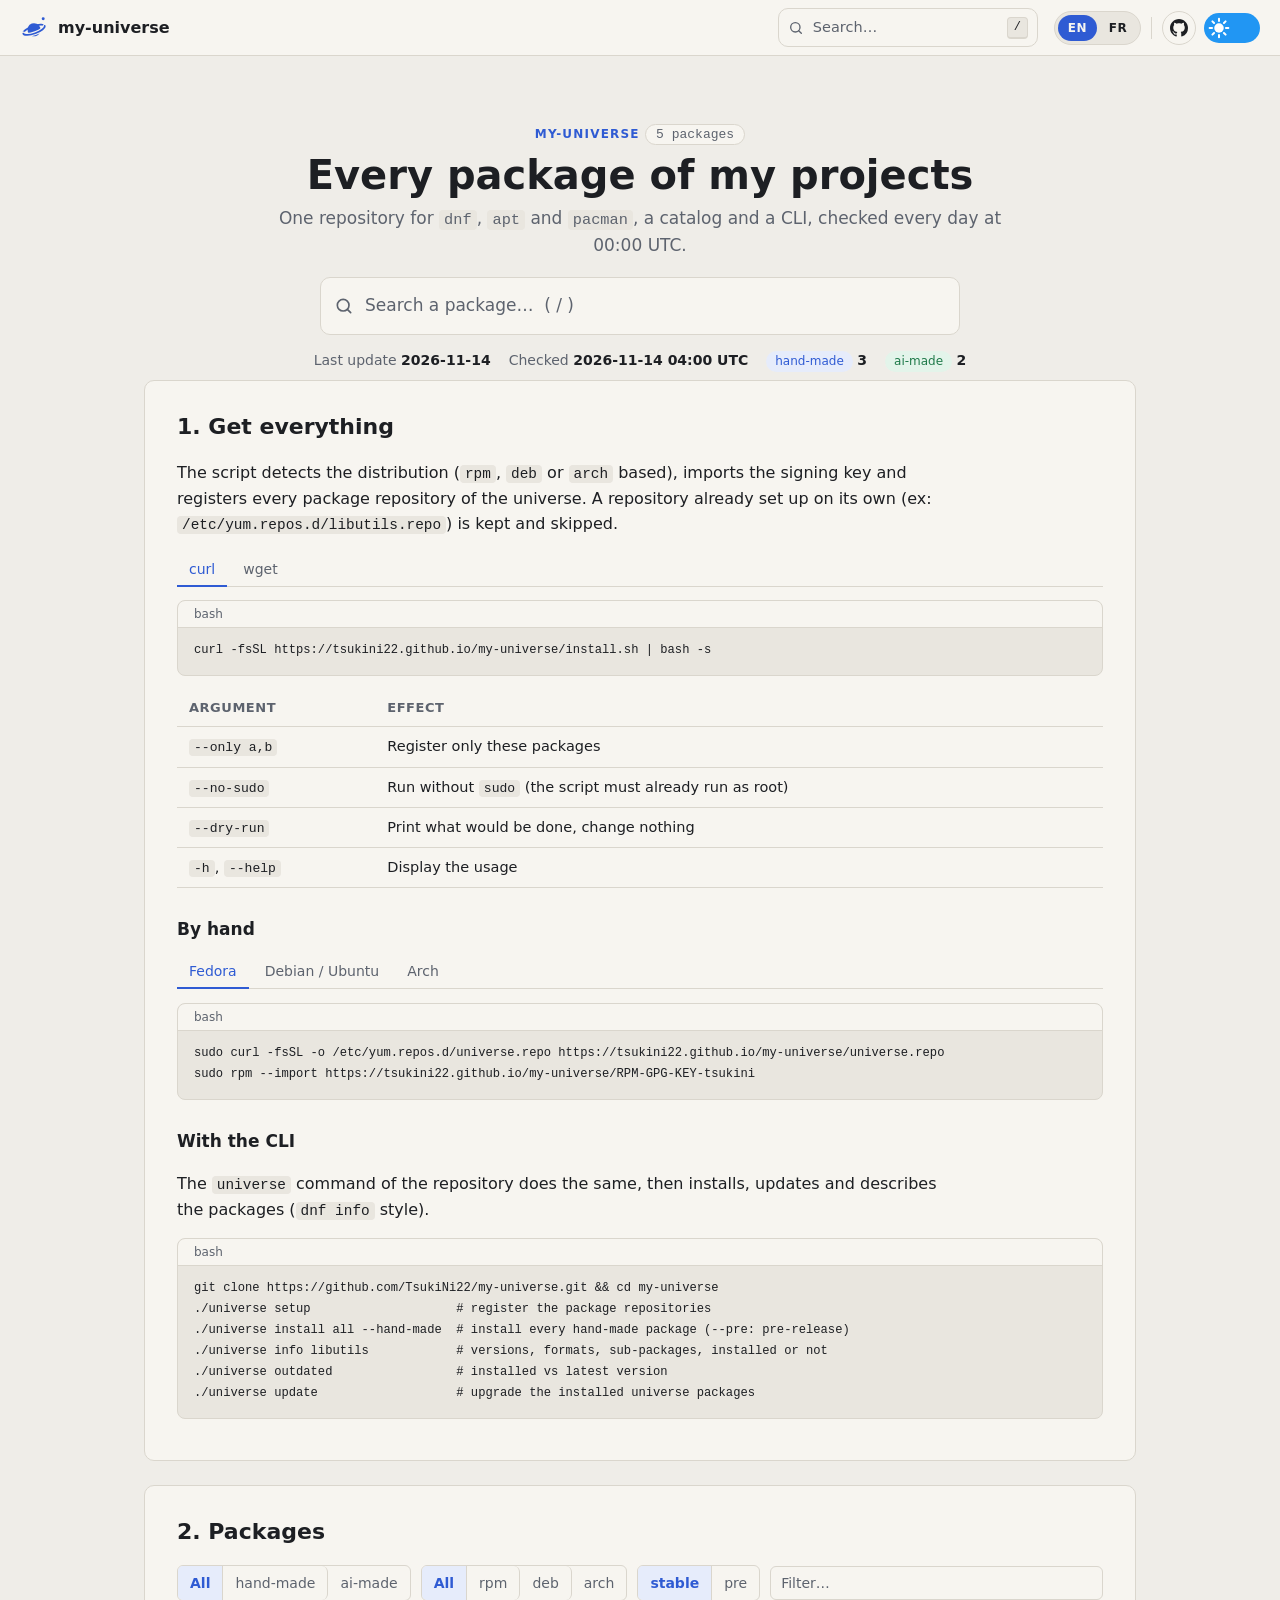
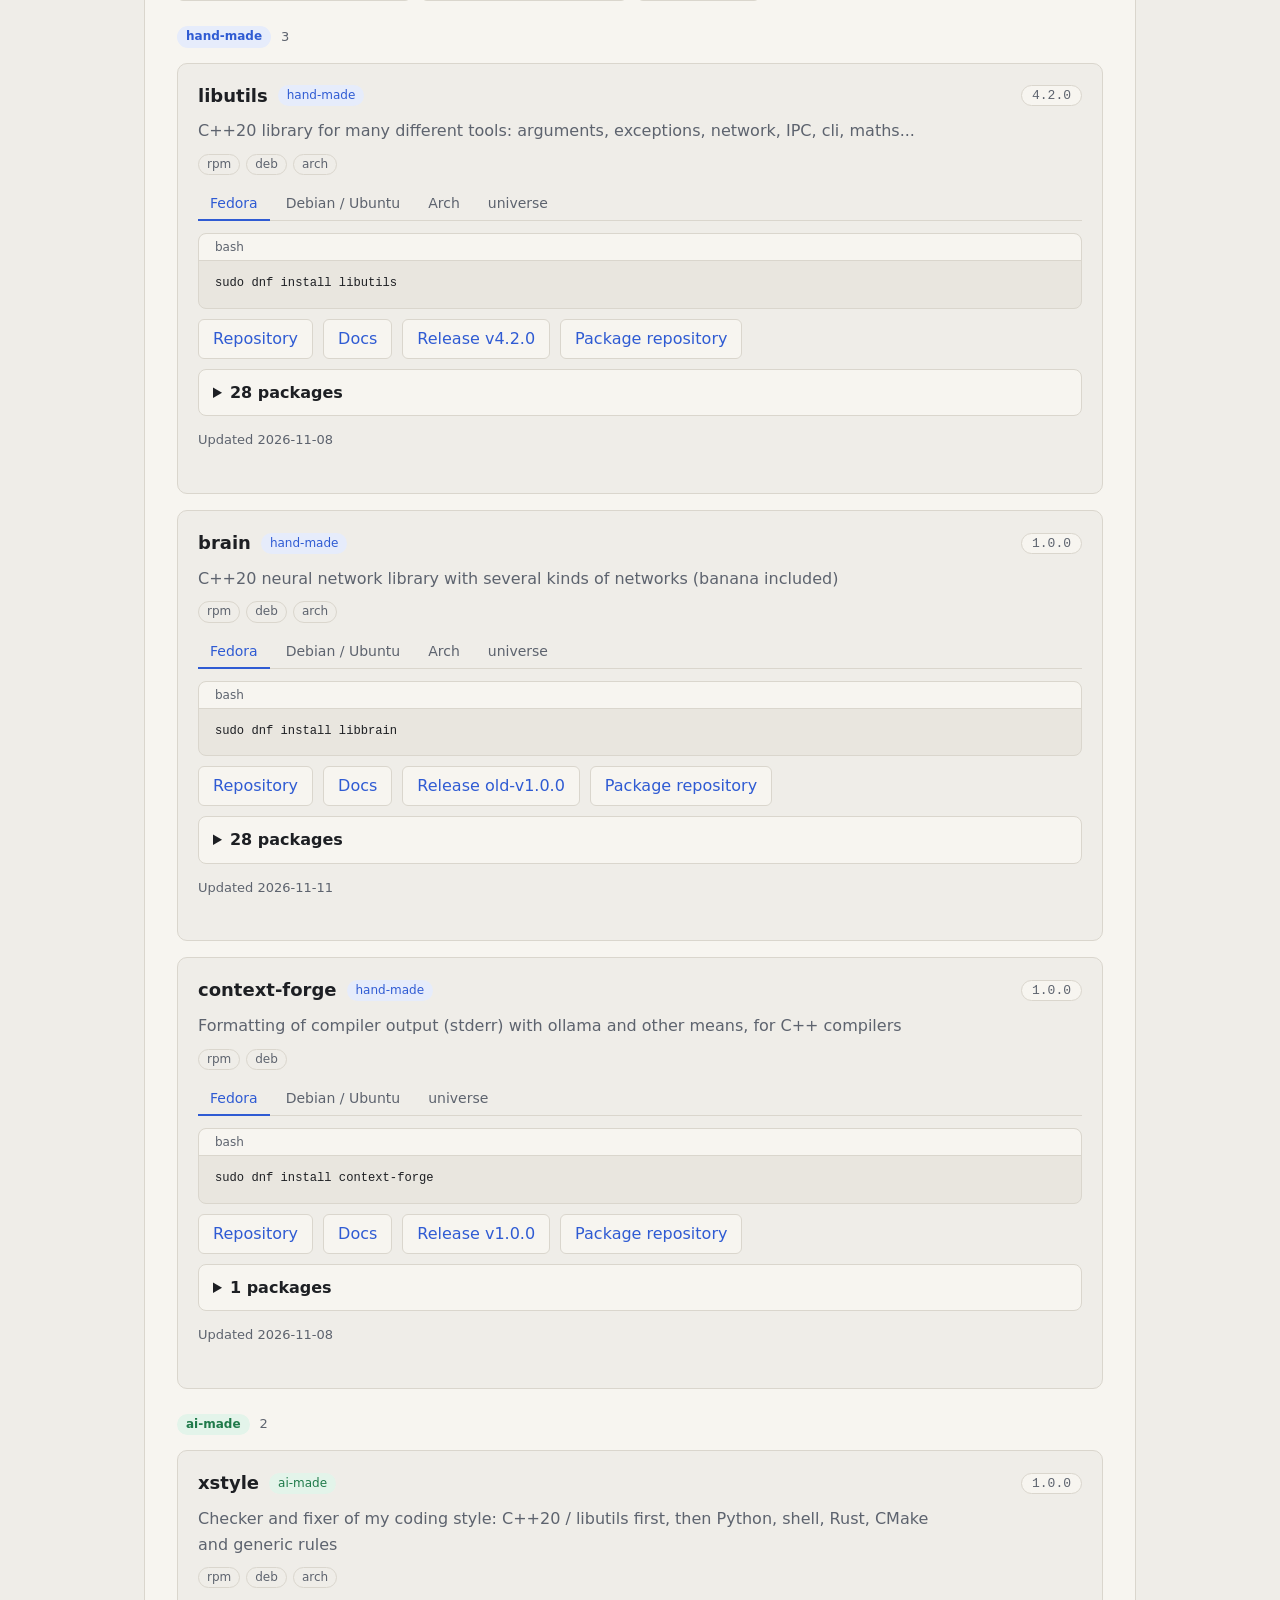
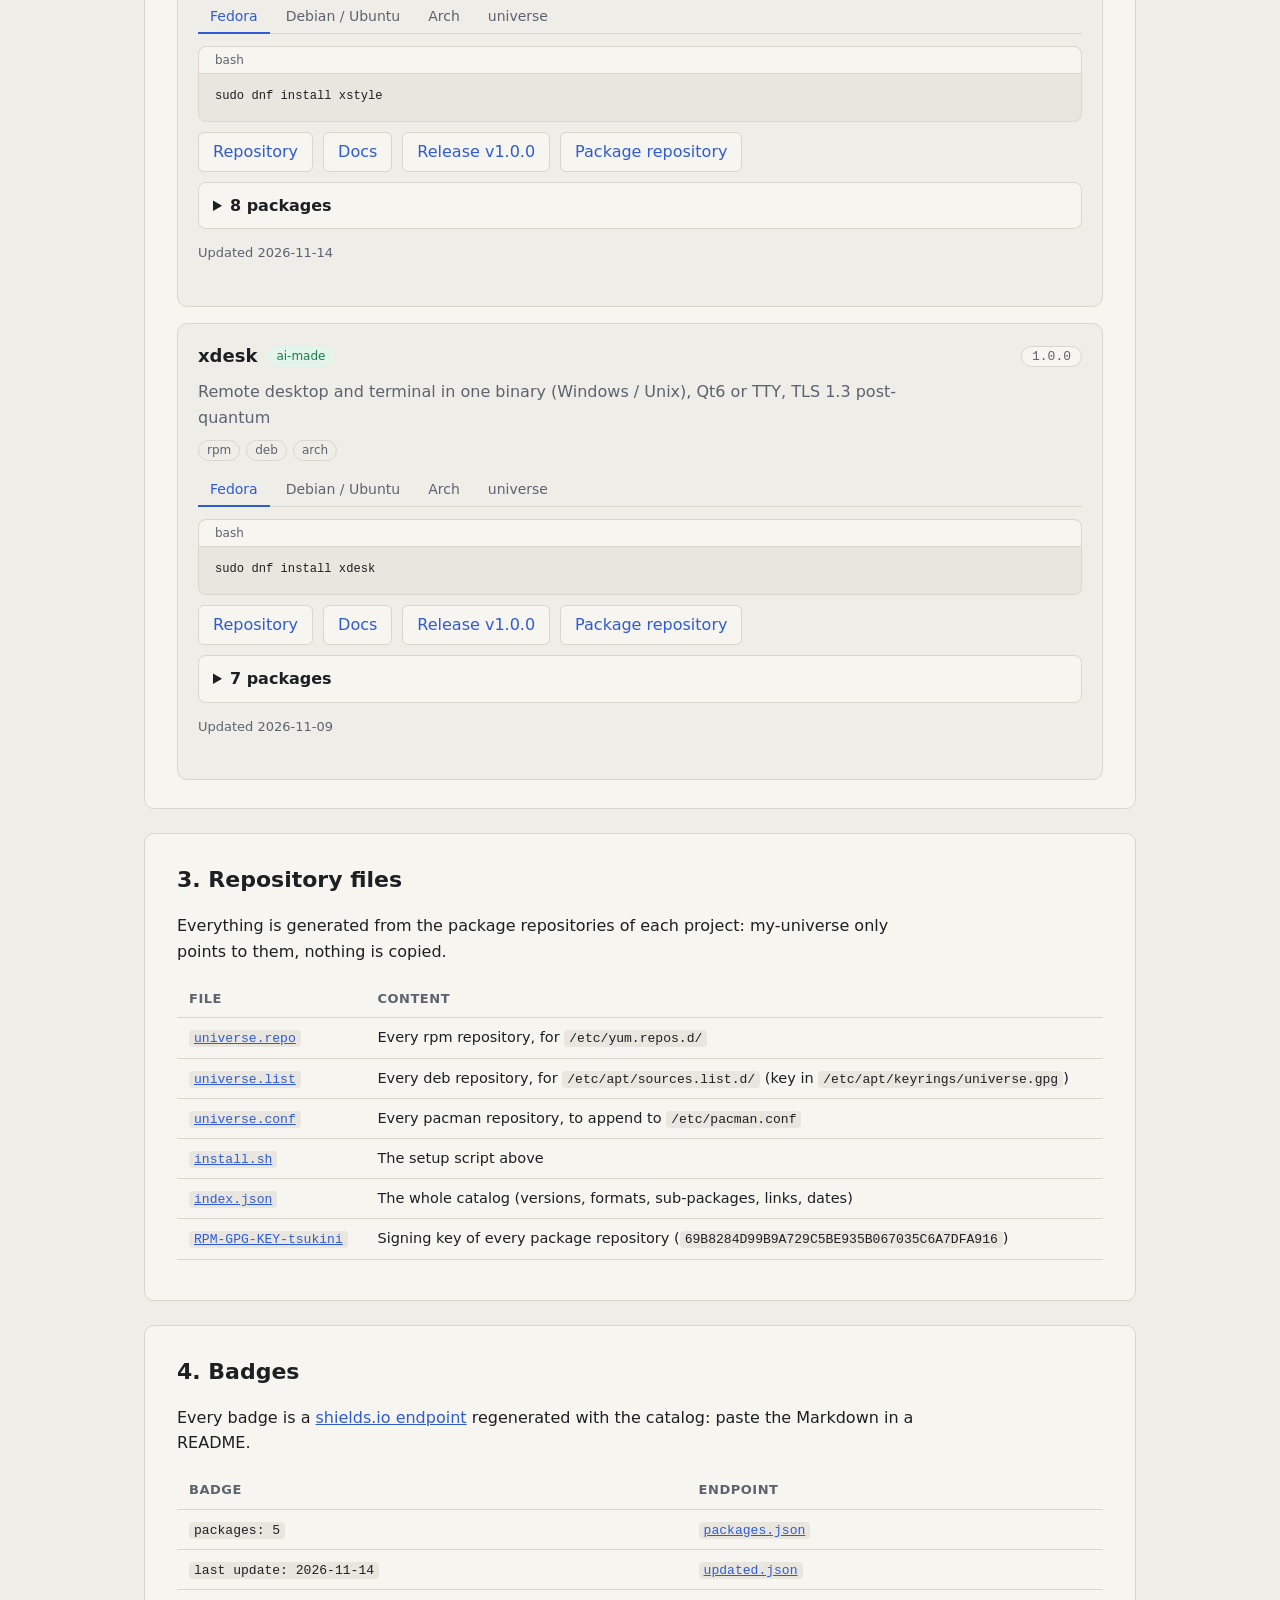
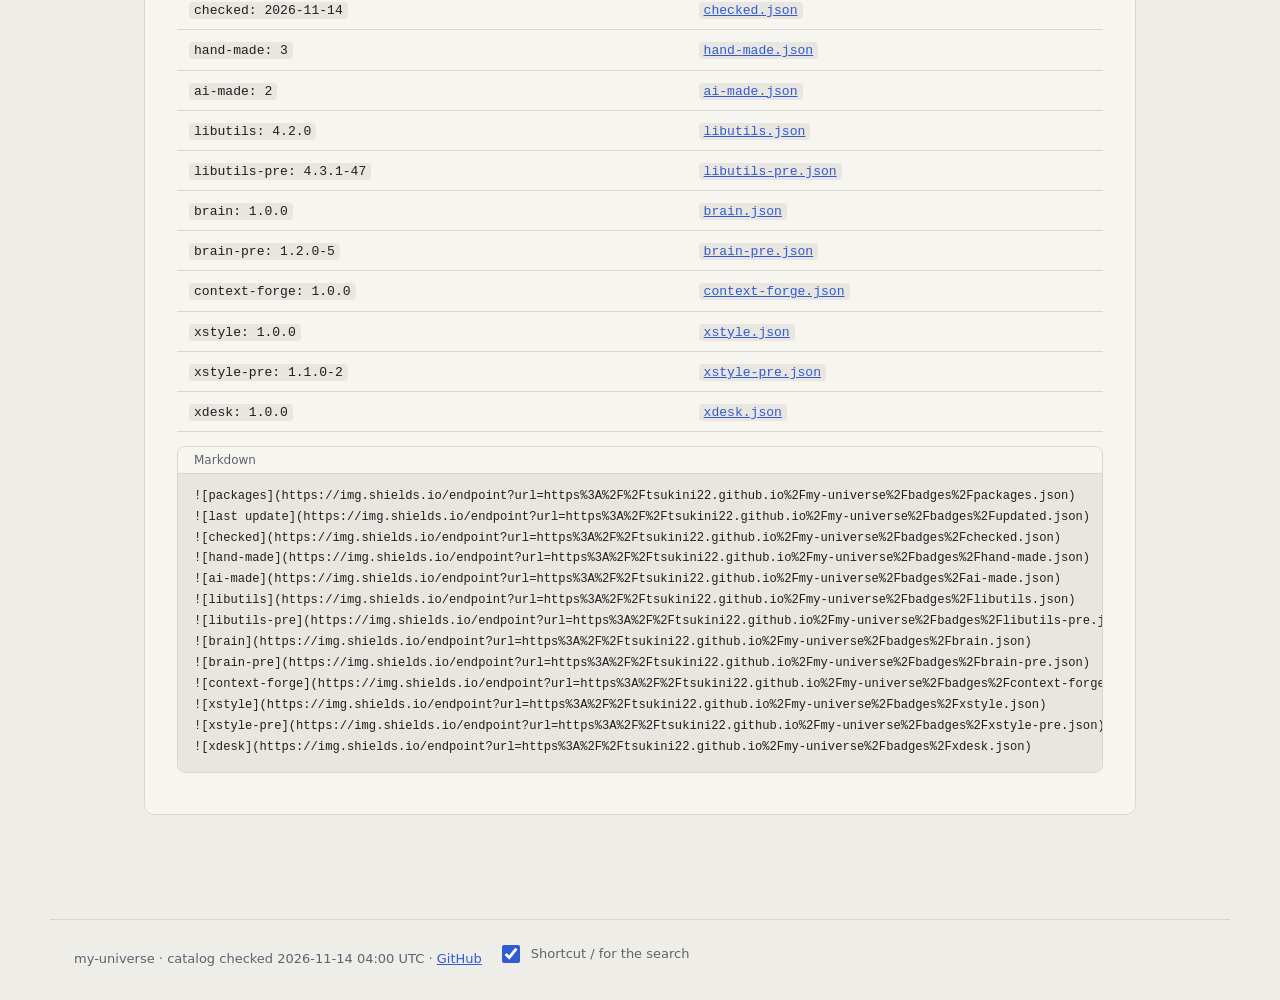
==== index.html @ 7af40ac5 "docs(site): deploy 73970a8" ====
<!doctype html>
<html data-channel-view="stable" lang="en" data-storage-key="my-universe">
<head>
<meta charset="utf-8">
<meta name="viewport" content="width=device-width, initial-scale=1, viewport-fit=cover">
<title>my-universe</title>
<style>
/* Visual system of the user's HTML pages (source: html-doc/templates/technical.html, R-Type doc colors +
   context-forge layout). Inlined in each page by scripts/new_page.py: pages stay self-contained. */
:root {
  color-scheme: light; /* the fields, the scrollbars and the rest drawn by the browser follow the theme */
  accent-color: var(--accent);
  --bg: #efede8;
  --surface: #f7f5f0;
  --text: #1d1f23;
  --muted: #5d636e;
  --border: #dad6cd;
  --accent: #2f5bd3;
  --accent-soft: #e6ecfb;
  --warn: #a8540a;
  --warn-soft: #fbefe3;
  --ok: #1f7a4a;
  --ok-soft: #e3f4ea;
  --code-bg: #e9e6df;
  --node: #f7f5f0;
  --node-alt: #eef1f8;
  --line: #868c97;
}
@media (prefers-color-scheme: dark) {
  :root:not([data-theme="light"]) {
    color-scheme: dark;
    --bg: #15171b;
    --surface: #1d2025;
    --text: #e6e7ea;
    --muted: #9aa0ab;
    --border: #30343b;
    --accent: #7d9cf0;
    --accent-soft: #232c45;
    --warn: #f0a868;
    --warn-soft: #3a2a1b;
    --ok: #6fcf97;
    --ok-soft: #1b3326;
    --code-bg: #24272d;
    --node: #23262c;
    --node-alt: #283043;
    --line: #747a85;
  }
}
:root[data-theme="dark"] {
  color-scheme: dark;
  --bg: #15171b;
  --surface: #1d2025;
  --text: #e6e7ea;
  --muted: #9aa0ab;
  --border: #30343b;
  --accent: #7d9cf0;
  --accent-soft: #232c45;
  --warn: #f0a868;
  --warn-soft: #3a2a1b;
  --ok: #6fcf97;
  --ok-soft: #1b3326;
  --code-bg: #24272d;
  --node: #23262c;
  --node-alt: #283043;
  --line: #747a85;
}
/* scrollbars: thin, a transparent track, a rounded thumb in the theme (never the wide grey bar of the browser on hover) */
* { scrollbar-width: thin; scrollbar-color: color-mix(in srgb, var(--line) 55%, transparent) transparent; }
*:hover { scrollbar-color: var(--line) transparent; }
::-webkit-scrollbar { width: 10px; height: 10px; }
::-webkit-scrollbar-track, ::-webkit-scrollbar-corner { background: transparent; }
::-webkit-scrollbar-thumb { background: color-mix(in srgb, var(--line) 55%, transparent); background-clip: padding-box; border: 3px solid transparent; border-radius: 10px; }
::-webkit-scrollbar-thumb:hover { background: var(--line); background-clip: padding-box; border-width: 2px; }
* { box-sizing: border-box; }
html { scroll-behavior: smooth; }
body {
  margin: 0;
  background: var(--bg);
  color: var(--text);
  font: 16px/1.6 system-ui, -apple-system, "Segoe UI", Roboto, sans-serif;
}
.layout {
  display: grid;
  grid-template-columns: 250px minmax(0, 1fr);
  gap: 40px;
  max-width: 1180px;
  margin: 0 auto;
  padding: 40px 24px 80px;
}
main { min-width: 0; }
header h1 { font-size: 34px; line-height: 1.2; margin: 0 0 8px; }
header p { color: var(--muted); margin: 0 0 32px; max-width: 70ch; }
section {
  background: var(--surface);
  border: 1px solid var(--border);
  border-radius: 10px;
  padding: 28px 32px;
  margin-bottom: 24px;
  scroll-margin-top: 72px;
}
h2 { font-size: 22px; margin: 0 0 16px; }
h3 { font-size: 17px; margin: 28px 0 10px; }
/* What a page may hold without a class of its own: never a default of the browser. :where(): any rule of a component wins */
:where(h4) { font-size: 15.5px; margin: 22px 0 8px; }
:where(h5) { font-size: 14.5px; margin: 18px 0 6px; }
:where(h6) { font-size: 13px; margin: 16px 0 6px; color: var(--muted); }
:where(hr) { border: 0; border-top: 1px solid var(--border); margin: 24px 0; }
:where(blockquote) { margin: 16px 0; padding: 4px 0 4px 16px; border-left: 3px solid var(--border); color: var(--muted); }
:where(kbd) { font: 0.82em ui-monospace, SFMono-Regular, Menlo, Consolas, monospace; background: var(--surface); color: var(--text); border: 1px solid var(--border); border-bottom-width: 2px; border-radius: 4px; padding: 1px 5px; white-space: nowrap; }
:where(mark) { background: color-mix(in srgb, var(--warn) 28%, transparent); color: var(--text); border-radius: 3px; padding: 0 3px; }
:where(samp) { font: 0.9em ui-monospace, SFMono-Regular, Menlo, Consolas, monospace; }
:where(abbr[title]) { text-decoration: underline dotted var(--muted); cursor: help; }
:where(small) { font-size: 13px; }
:where(sub, sup) { line-height: 0; }
:where(details) { margin: 12px 0; padding: 10px 14px; border: 1px solid var(--border); border-radius: 8px; }
:where(summary) { cursor: pointer; font-weight: 600; }
:where(details[open] > summary) { margin-bottom: 8px; }
:where(dl) { margin: 12px 0; }
:where(dt) { font-weight: 600; }
:where(dd) { margin: 0 0 8px 16px; }
:where(caption) { caption-side: top; text-align: left; color: var(--muted); font-size: 13px; padding-bottom: 6px; }
:where(fieldset) { margin: 12px 0; padding: 12px 16px; border: 1px solid var(--border); border-radius: 8px; min-width: 0; }
:where(legend) { padding: 0 6px; color: var(--muted); font-size: 13px; font-weight: 600; }
:where(input:not([type=checkbox], [type=radio], [type=range], [type=color], [type=file]), select, textarea) { font: inherit; font-size: 14.5px; color: var(--text); background: var(--surface); border: 1px solid var(--border); border-radius: 6px; padding: 6px 10px; max-width: 100%; }
:where(input, select, textarea)::placeholder { color: var(--muted); opacity: 1; }
:where(input, select, textarea):focus-visible { outline: 2px solid var(--accent); outline-offset: 1px; }
:where(button:not([class])) { font: inherit; font-size: 14px; color: var(--text); background: var(--surface); border: 1px solid var(--border); border-radius: 6px; padding: 6px 12px; cursor: pointer; }
:where(button:not([class])):hover:not(:disabled) { border-color: var(--accent); color: var(--accent); }
:where(button:not([class])):focus-visible { outline: 2px solid var(--accent); outline-offset: 2px; }
:where(button:disabled) { opacity: .55; cursor: not-allowed; }
:where(progress, meter) { max-width: 100%; }
p, li { max-width: 75ch; }
a { color: var(--accent); }
code {
  font: 0.9em ui-monospace, SFMono-Regular, Menlo, Consolas, monospace;
  background: var(--code-bg);
  padding: 1px 5px;
  border-radius: 4px;
}
pre {
  background: var(--code-bg);
  border: 1px solid var(--border);
  border-radius: 8px;
  padding: 14px 16px;
  overflow-x: auto;
  font: 13.5px/1.55 ui-monospace, SFMono-Regular, Menlo, Consolas, monospace;
}
pre code { background: none; padding: 0; }
.table-wrap { overflow-x: auto; margin: 12px 0; }
table { border-collapse: collapse; width: 100%; font-size: 14.5px; }
th, td { text-align: left; padding: 8px 12px; border-bottom: 1px solid var(--border); vertical-align: top; }
td pre { margin: 0; }
td > :first-child { margin-top: 0; }
td > :last-child { margin-bottom: 0; }
th { color: var(--muted); font-weight: 600; font-size: 13px; text-transform: uppercase; letter-spacing: .04em; }
.callout {
  background: var(--accent-soft);
  border-left: 3px solid var(--accent);
  padding: 12px 16px;
  border-radius: 0 6px 6px 0;
  margin: 16px 0;
}
.callout.warn { background: var(--warn-soft); border-left-color: var(--warn); }
.callout.ok { background: var(--ok-soft); border-left-color: var(--ok); }
.callout > :first-child { margin-top: 0; }
.callout > :last-child { margin-bottom: 0; }
figure { margin: 20px 0; }
figure svg { width: 100%; height: auto; display: block; }
figcaption { color: var(--muted); font-size: 13px; margin-top: 6px; }
:where(main, figure, .stepper, .diagram) svg text { fill: var(--text); } /* any text of a drawing: the theme's colour, no weight (every class below wins) */
svg .box { fill: var(--node); stroke: var(--line); stroke-width: 1.2; }
svg .box-alt { fill: var(--node-alt); stroke: var(--accent); stroke-width: 1.2; }
svg .group { fill: none; stroke: var(--border); stroke-width: 1.5; stroke-dasharray: 5 4; }
svg .lbl { fill: var(--text); font: 13px system-ui, sans-serif; }
svg .small { fill: var(--muted); font: 11.5px system-ui, sans-serif; }
svg .title { fill: var(--muted); font: 600 12px system-ui, sans-serif; letter-spacing: .05em; }
svg .mono { fill: var(--text); font: 13px ui-monospace, SFMono-Regular, Menlo, Consolas, monospace; } /* values, code, file content */
svg .mono-s { fill: var(--text); font: 11.5px ui-monospace, SFMono-Regular, Menlo, Consolas, monospace; }
svg .edge { stroke: var(--line); stroke-width: 1.4; fill: none; }
svg .edge-accent { stroke: var(--accent); stroke-width: 1.6; fill: none; }
svg .dash { stroke-dasharray: 4 4; }
svg .arrow { fill: var(--line); }
svg .arrow-accent { fill: var(--accent); }
.topbar {
  position: sticky; top: 0; z-index: 20;
  display: flex; align-items: center; gap: 18px;
  height: 56px; padding: 0 20px;
  background: var(--surface);
  border-bottom: 1px solid var(--border);
}
.tabs { display: flex; gap: 4px; margin-left: 8px; overflow-x: auto; }
.tabs[hidden] { display: none; }
.tabs a {
  padding: 6px 12px; border-radius: 6px;
  color: var(--muted); text-decoration: none; font-size: 14px; white-space: nowrap;
}
.tabs a:hover { color: var(--text); background: var(--code-bg); }
.tabs a.current { color: var(--accent); background: var(--accent-soft); font-weight: 600; }
.topbar .spacer { flex: 1; }
.topbar .tabs { scrollbar-width: none; } /* a long name squeezes the tabs: they scroll, no bar in the bar */
.topbar .tabs::-webkit-scrollbar { display: none; }
.topbar .top-actions { margin-left: auto; } /* on the right even when no tab or spacer pushes them (small screens) */
.icon-btn {
  display: grid; place-items: center;
  width: 36px; height: 36px; padding: 0;
  background: var(--surface); color: var(--text);
  border: 1px solid var(--border); border-radius: 50%;
  cursor: pointer; text-decoration: none;
  transition: border-color .15s, color .15s;
}
.icon-btn:hover { color: var(--accent); border-color: var(--accent); }
.icon-btn:focus-visible { outline: 2px solid var(--accent); outline-offset: 2px; }
.icon-btn svg { width: 18px; height: 18px; }
@media (max-width: 860px) {
  .layout { grid-template-columns: 1fr; padding: 24px 16px 60px; gap: 16px; }
  .topbar { gap: 10px; padding: 0 12px; }
  .brand .ver { display: none; }
  .menu-btn { display: grid; }
  .sidebar { position: fixed; top: 56px; left: 0; bottom: 0; z-index: 25; width: min(300px, 85vw); max-height: none; padding: 16px 10px; background: var(--bg); border-right: 1px solid var(--border); transform: translateX(-105%); transition: transform .2s; }
  .sidebar.open { transform: none; box-shadow: 0 10px 40px rgba(0, 0, 0, .25); }
  section { padding: 20px 16px; }
  header h1 { font-size: 27px; }
}
/* Language switch (EN / FR pill) */
.lang-switch {
  display: inline-flex; align-items: center; gap: 2px; padding: 3px;
  border: 1.5px solid var(--border); border-radius: 999px; background: var(--surface);
}
.lang-switch button {
  border: 0; background: none; color: var(--text); cursor: pointer;
  font: 600 12.5px system-ui, sans-serif; letter-spacing: .03em;
  padding: 4px 11px; border-radius: 999px; transition: background .2s, color .2s;
}
.lang-switch button.on { background: var(--accent); color: var(--surface); }
.lang-switch button:focus-visible { outline: 2px solid var(--accent); outline-offset: 2px; }
/* Theme switch: blue track + sun (light), black track + moon and stars (dark) */
.theme-switch {
  position: relative; width: 58px; height: 30px; flex: none; padding: 0; border: 0; border-radius: 999px;
  background: #2196f3; cursor: pointer; transition: background .3s;
}
.theme-switch:focus-visible { outline: 2px solid var(--accent); outline-offset: 2px; }
.theme-switch .knob {
  position: absolute; top: 3px; left: 3px; width: 24px; height: 24px; border-radius: 50%;
  display: grid; place-items: center; transition: transform .3s, background .3s;
}
.theme-switch .knob svg { width: 22px; height: 22px; }
.theme-switch .sun { display: block; }
.theme-switch .moon, .theme-switch .stars { display: none; }
.theme-switch .stars { position: absolute; inset: 0; }
.theme-switch .stars i { position: absolute; width: 2px; height: 2px; border-radius: 50%; background: #fff; }
.theme-switch .stars i:nth-child(1) { left: 9px; top: 9px; }
.theme-switch .stars i:nth-child(2) { left: 16px; top: 18px; width: 1.5px; height: 1.5px; }
.theme-switch .stars i:nth-child(3) { left: 21px; top: 8px; width: 1.5px; height: 1.5px; }
@media (prefers-color-scheme: dark) {
  :root:not([data-theme="light"]) .theme-switch { background: #0b0b0d; box-shadow: inset 0 0 0 1px #2a2c31; }
  :root:not([data-theme="light"]) .theme-switch .knob { transform: translateX(28px); background: #ffffff; }
  :root:not([data-theme="light"]) .theme-switch .sun { display: none; }
  :root:not([data-theme="light"]) .theme-switch .moon, :root:not([data-theme="light"]) .theme-switch .stars { display: block; }
}
:root[data-theme="dark"] .theme-switch { background: #0b0b0d; box-shadow: inset 0 0 0 1px #2a2c31; }
:root[data-theme="dark"] .theme-switch .knob { transform: translateX(28px); background: #ffffff; }
:root[data-theme="dark"] .theme-switch .sun { display: none; }
:root[data-theme="dark"] .theme-switch .moon, :root[data-theme="dark"] .theme-switch .stars { display: block; }
/* Bilingual content: only the active language is shown */
:root[lang="en"] [data-lang="fr"], :root[lang="fr"] [data-lang="en"] { display: none !important; }
/* ---------- Header: logo + version badge, mobile menu ---------- */
.brand { display: flex; align-items: center; gap: 10px; color: var(--text); text-decoration: none; font-weight: 700; white-space: nowrap; }
.brand .logo { width: 26px; height: 26px; flex: none; color: var(--accent); object-fit: contain; }
.brand { min-width: 0; }
.brand .repo-name { min-width: 0; overflow: hidden; text-overflow: ellipsis; }
.brand .ver { font-size: 12px; color: var(--muted); font-weight: 500; padding: 2px 6px; border: 1px solid var(--border); border-radius: 6px; }
.brand .ver:empty { display: none; } /* no version: the name alone */
.menu-btn { display: none; }
/* ---------- Sidebar tree (pages > sections of the current page) ---------- */
.sidebar { position: sticky; top: 80px; align-self: start; max-height: calc(100vh - 100px); overflow-y: auto; font-size: 14px; }
@media (max-width: 860px) { .sidebar { position: fixed; top: 56px; max-height: none; } } /* off-canvas menu: out of the flow */
.sidebar p { margin: 0 0 8px; font-weight: 600; color: var(--muted); text-transform: uppercase; letter-spacing: .06em; font-size: 12px; }
.sidebar a { display: block; padding: 5px 10px; color: var(--muted); text-decoration: none; border-left: 2px solid var(--border); }
.sidebar a:hover, .sidebar a.active { color: var(--accent); border-left-color: var(--accent); }
/* ---------- Page header: eyebrow + title + lead ---------- */
.page-eyebrow { font-size: 12px; font-weight: 700; text-transform: uppercase; letter-spacing: .1em; color: var(--accent); margin-bottom: 6px; }
header .lead { font-size: 17px; color: var(--muted); margin: 0 0 32px; max-width: 70ch; }
/* ---------- Heading anchors ---------- */
h2 .anchor, h3 .anchor { margin-left: 8px; color: var(--muted); font-weight: 400; text-decoration: none; opacity: 0; transition: opacity .15s; }
h2:hover .anchor, h3:hover .anchor, .anchor:focus { opacity: 1; }
/* ---------- Code blocks: title bar + copy button ---------- */
pre { position: relative; }
pre[data-title]::before {
  content: attr(data-title); display: block; margin: -14px -16px 12px; padding: 6px 16px;
  font: 12px system-ui, sans-serif; color: var(--muted); border-bottom: 1px solid var(--border);
  background: var(--surface); border-radius: 7px 7px 0 0;
}
pre .copy {
  position: absolute; top: 8px; right: 8px; font: 12px system-ui, sans-serif; cursor: pointer;
  border: 1px solid var(--border); background: var(--surface); color: var(--muted);
  border-radius: 6px; padding: 3px 8px; opacity: 0; transition: opacity .15s;
}
pre[data-title] .copy { top: 5px; }
pre[data-title]::before { white-space: normal; overflow-wrap: anywhere; padding-right: 72px; } /* a long title wraps: never under the Copy button, never past the block */
.figure-scroll { overflow-x: auto; } /* a drawing on a small screen scrolls in its box (base.js), its labels stay readable */
.figure-scroll:focus-visible { outline: 2px solid var(--accent); outline-offset: 2px; }
pre:hover .copy, pre .copy:focus { opacity: 1; }
pre .copy:hover { color: var(--text); }
/* ---------- Content tabs ---------- */
.ctabs { display: flex; gap: 4px; flex-wrap: wrap; border-bottom: 1px solid var(--border); margin: 12px 0; }
.ctabs button { background: none; border: 0; border-bottom: 2px solid transparent; margin-bottom: -1px; padding: 8px 12px; cursor: pointer; color: var(--muted); font: 500 14px system-ui, sans-serif; }
.ctabs button.active { color: var(--accent); border-bottom-color: var(--accent); }
.ctab-panel { display: none; }
.ctab-panel.active { display: block; }
/* ---------- Previous / next page ---------- */
.pager { display: flex; justify-content: space-between; gap: 16px; margin-top: 32px; }
.pager a { flex: 1; padding: 14px 16px; border: 1px solid var(--border); border-radius: 10px; background: var(--surface); color: var(--text); text-decoration: none; }
.pager a:hover { border-color: var(--accent); }
.pager a span { display: block; font-size: 12px; color: var(--muted); }
.pager a.next { text-align: right; }
.pager:empty { display: none; }
/* ---------- Footer ---------- */
/* RGAA 12.7: skip link, first focusable element of the page (visible only when focused); the target is the main region */
.skip-link { position: absolute; left: 8px; top: -64px; z-index: 1000; padding: 10px 14px; border-radius: 8px; background: var(--accent); color: var(--surface); font-weight: 600; text-decoration: none; }
.skip-link:focus, .skip-link:focus-visible { top: 8px; outline: 2px solid var(--text); outline-offset: 2px; }
.skip-link code { color: var(--surface); }
main:focus { outline: none; }
/* RGAA 7.3: a block that scrolls (code, table) is reached and scrolled with the keyboard */
pre:focus-visible, .table-wrap:focus-visible { outline: 2px solid var(--accent); outline-offset: 2px; }
footer.site { max-width: 1180px; margin: 0 auto; padding: 22px 24px 30px; border-top: 1px solid var(--border); color: var(--muted); font-size: 13px; }
footer.site a { color: var(--accent); }
@media (max-width: 860px) {
  .menu-btn { display: grid; }
  footer.site { padding: 20px 16px; }
  .topbar .tabs { display: none; } /* the sidebar (menu) gives the navigation on mobile */
}
.topbar .icon-btn, .topbar .lang-switch, .topbar .theme-switch { flex: none; }
.topbar .tabs { min-width: 0; }
@media (max-width: 860px) {
  .topbar .spacer { display: none; }
  .topbar .tabs { flex: 1 1 auto; }
  .topbar .icon-btn { width: 32px; height: 32px; }
}
@media (max-width: 480px) {
  .topbar { gap: 8px; padding: 0 10px; }
  .topbar a.icon-btn[href] { display: none; } /* GitHub link: also in the footer / graph panel */
  .lang-switch button { padding: 4px 9px; }
}
@media (min-width: 1340px) {
  .layout { grid-template-columns: minmax(0, 1fr) minmax(0, 880px) minmax(0, 1fr); max-width: none; }
  .layout > .sidebar { grid-column: 1; justify-self: end; width: 230px; }
  .layout > main { grid-column: 2; }
  footer.site { max-width: 880px; }
}
/* ---------- No scroll beyond the page ---------- */
html, body { overscroll-behavior: none; }
/* ---------- Top right actions: same height, grouped, divider ---------- */
.top-actions { display: flex; align-items: center; gap: 8px; flex: none; }
.top-actions .divider { width: 1px; height: 22px; background: var(--border); margin: 0 2px; }
.top-actions .icon-btn { width: 34px; height: 34px; }
.top-actions .lang-switch { height: 34px; padding: 3px; background: var(--code-bg); border: 1px solid var(--border); }
.top-actions .lang-switch button { height: 26px; padding: 0 10px; font-size: 12px; }
.top-actions .theme-switch { width: 56px; height: 30px; border: 1px solid transparent; }
.top-actions .theme-switch .knob { top: 2px; left: 2px; }
@media (prefers-color-scheme: dark) {
  :root:not([data-theme="light"]) .top-actions .theme-switch { border-color: var(--border); box-shadow: none; }
  :root:not([data-theme="light"]) .top-actions .theme-switch .knob { transform: translateX(26px); }
}
:root[data-theme="dark"] .top-actions .theme-switch { border-color: var(--border); box-shadow: none; }
:root[data-theme="dark"] .top-actions .theme-switch .knob { transform: translateX(26px); }
@media (max-width: 480px) { .top-actions .divider { display: none; } }
/* ---------- Responsive: phones, tablets, touch screens, notches, TVs, print ---------- */
html { -webkit-text-size-adjust: 100%; text-size-adjust: 100%; }
img, video, canvas, svg { max-width: 100%; }
img, video { height: auto; }
main, footer.site, .sidebar { overflow-wrap: break-word; }
code { overflow-wrap: anywhere; }
pre, pre code { overflow-wrap: normal; }
td code, th code { overflow-wrap: inherit; } /* base.js: a cell that keeps its words whole unless one is too long for any column */
.sidebar { max-height: calc(100vh - 100px); max-height: calc(100dvh - 100px); overscroll-behavior: contain; }
/* Notches and rounded corners (viewport-fit=cover): the content stays inside the safe area */
.topbar { padding-left: max(20px, env(safe-area-inset-left)); padding-right: max(20px, env(safe-area-inset-right)); }
.layout { padding-left: max(24px, env(safe-area-inset-left)); padding-right: max(24px, env(safe-area-inset-right)); }
footer.site { padding-bottom: max(30px, env(safe-area-inset-bottom)); }
/* Very large screens (TV, 4K): a bigger base so the page stays readable at a distance */
@media (min-width: 1900px) { body { font-size: 18px; } }
@media (min-width: 2600px) { body { font-size: 21px; } }
/* Tablets and small laptops: tighter column gap */
@media (min-width: 861px) and (max-width: 1100px) { .layout { gap: 24px; grid-template-columns: 210px minmax(0, 1fr); } }
@media (max-width: 860px) {
  .topbar { padding-left: max(12px, env(safe-area-inset-left)); padding-right: max(12px, env(safe-area-inset-right)); }
  .layout { padding-left: max(16px, env(safe-area-inset-left)); padding-right: max(16px, env(safe-area-inset-right)); }
  .sidebar { top: 56px; bottom: 0; height: auto; align-self: stretch; max-height: none; padding-bottom: max(16px, env(safe-area-inset-bottom)); overflow-y: auto; } /* the menu down to the bottom of the screen, not the height of its links */
  input, select, textarea { font-size: 16px; } /* under 16px iOS zooms the page on focus */
  table { font-size: 13.5px; }
  th, td { padding: 6px 8px; }
  pre { font-size: 12.5px; padding: 12px; }
  pre[data-title]::before { margin: -12px -12px 12px; padding-left: 12px; } /* the padding of the block: else its title bar is wider than it and it scrolls for nothing */
  .formula { flex-direction: column; align-items: flex-start; gap: 6px; }
}
@media (max-width: 600px) {
  .pager { flex-direction: column; }
  .pager a.next { text-align: left; }
  section { border-radius: 8px; }
  h2 { font-size: 20px; }
  .ctabs { flex-wrap: nowrap; overflow-x: auto; scrollbar-width: none; }
  .ctabs button { white-space: nowrap; flex: none; }
}
@media (max-width: 480px) {
  .layout { padding-top: 16px; }
  header h1 { font-size: 24px; }
  header .lead { font-size: 16px; }
  .callout { padding: 10px 12px; }
}
/* Phone held sideways: little height, keep the bar slim */
@media (max-height: 480px) and (orientation: landscape) {
  .topbar { height: 48px; }
  .sidebar { top: 48px; }
  section { scroll-margin-top: 56px; }
}
/* Touch (no hover): what only showed on hover is always there, and targets are finger sized */
@media (hover: none) {
  pre .copy { opacity: 1; }
  pre:not([data-title]):not([data-nocopy]) { padding-top: 40px; } /* the Copy button always there: above the code, not over it */
  h2 .anchor, h3 .anchor { opacity: 1; }
  dfn[data-def] { cursor: pointer; }
}
@media (pointer: coarse) {
  .icon-btn { width: 44px; height: 44px; }
  .topbar .icon-btn { width: 40px; height: 40px; } /* over the size of a small screen: a finger first */
  pre:not([data-title]):not([data-nocopy]) { padding-top: 50px; }
  .top-actions .icon-btn { width: 40px; height: 40px; }
  .tabs a, .ctabs button, .sidebar a { min-height: 44px; display: flex; align-items: center; }
  .sidebar a { padding-top: 0; padding-bottom: 0; }
  .lang-switch button, .top-actions .lang-switch button { min-height: 32px; min-width: 38px; }
  pre .copy { padding: 8px 12px; font-size: 13px; }
  summary { min-height: 44px; padding-block: 10px; } /* still a list item: its marker kept, a long word wraps */
  .pager a, .btn { min-height: 44px; }
}
@media (prefers-reduced-motion: reduce) {
  *, *::before, *::after { animation-duration: .01ms !important; animation-iteration-count: 1 !important; transition-duration: .01ms !important; scroll-behavior: auto !important; }
}
@media (forced-colors: active) {
  .theme-switch, .lang-switch, .icon-btn { border: 1px solid ButtonText; }
  .tabs a.current, .ctabs button.active, .lang-switch button.on { outline: 2px solid Highlight; }
}
@media print {
  :root, :root[data-theme="dark"], :root:not([data-theme="light"]) {
    color-scheme: light;
    --bg: #ffffff; --surface: #ffffff; --text: #1d1f23; --muted: #5d636e; --border: #dad6cd; --accent: #2f5bd3; --accent-soft: #e6ecfb;
    --warn: #a8540a; --warn-soft: #fbefe3; --ok: #1f7a4a; --ok-soft: #e3f4ea; --code-bg: #e9e6df; --node: #f7f5f0; --node-alt: #eef1f8; --line: #868c97;
  }
  .table-wrap, .figure-scroll { overflow: visible; }
  td, th { white-space: normal !important; min-width: 0 !important; } /* base.js fits a table to the screen, not to the paper */
  .topbar, .sidebar, .pager, .menu-btn, pre .copy, .top-actions, .h-anchor, .anchor { display: none !important; }
  .layout { display: block; max-width: none; padding: 0; }
  section { break-inside: avoid-page; border: 0; padding: 0 0 12px; background: none; }
  pre { white-space: pre-wrap; overflow: visible; }
  body { background: var(--bg); color: var(--text); }
  a { color: inherit; }
}

/* better-html-style - the documentation site style (from the claude-cluster docs), on top of html-style: home hero, search
   box and results, section tiles, sidebar groups, page meta, changelog list, kinds of results; phone / tablet / print */
.layout.wide { grid-template-columns: minmax(0, 1fr); max-width: 1040px; margin-left: auto; margin-right: auto; }
/* a page without sidebar (the home): its column centered at every width (html-style puts main in column 2 from 1340px) */
@media (min-width: 1340px) { .layout.wide { max-width: 1040px; } .layout.wide > main { grid-column: 1; } }
.embed .topbar, .embed footer.site { display: none; }
.embed .sidebar { top: 0; }
/* what a link reaches (a section, a heading, a message) stays visible under what sticks on top: the bar, the search of a phone */
main, main [id] { scroll-margin-top: 72px; }
.embed main, .embed main [id] { scroll-margin-top: 16px; }

/* ----- home ----- */
.hero { text-align: center; padding: 28px 0 8px; }
.hero h1 { font-size: 40px; margin: 0 0 6px; }
.hero .lead { margin: 0 auto 18px; }
.badge { display: inline-block; max-width: 100%; padding: 2px 10px; border: 1px solid var(--border); border-radius: 999px; font: 13px ui-monospace, SFMono-Regular, Menlo, Consolas, monospace; color: var(--muted); background: var(--surface); text-transform: none; letter-spacing: 0; overflow-wrap: anywhere; } /* a version, a commit: never the capitals of the eyebrow */
.grid { display: grid; grid-template-columns: repeat(auto-fill, minmax(min(290px, 100%), 1fr)); gap: 16px; margin: 24px 0; }
.tile { display: block; padding: 20px 22px; background: var(--surface); border: 1px solid var(--border); border-radius: 10px; color: var(--text); text-decoration: none; transition: border-color .15s, background .15s; }
.tile:hover { border-color: var(--accent); background: var(--code-bg); }
.tile:focus-visible { outline: 2px solid var(--accent); outline-offset: 2px; }
.tile h2 { margin: 8px 0 4px; font-size: 17px; } /* a tile is a section of the home: h2 under the h1 (RGAA 9.1) */
.tile p { margin: 0; color: var(--muted); font-size: 14.5px; }
.tile svg { width: 26px; height: 26px; color: var(--accent); }
.tile .count { float: right; font-size: 12.5px; color: var(--muted); }
.two { display: grid; grid-template-columns: repeat(2, minmax(0, 1fr)); gap: 24px; } /* minmax(0): a wide table or code scrolls in its column, never pushes it out of the card */
.links { display: flex; flex-wrap: wrap; gap: 10px; justify-content: center; margin: 8px 0 0; }
.links a { min-width: 0; padding: 6px 14px; border: 1px solid var(--border); border-radius: 6px; background: var(--surface); text-decoration: none; overflow-wrap: anywhere; }
.links a:hover { border-color: var(--accent); }
.cl { list-style: none; margin: 0; padding: 0; }
.cl li { display: flex; gap: 12px; max-width: none; padding: 8px 0; border-top: 1px solid var(--border); }
.cl li:first-child { border-top: 0; }
.cl b { flex: none; min-width: 56px; max-width: 38%; font-family: ui-monospace, SFMono-Regular, Menlo, Consolas, monospace; font-weight: 600; overflow-wrap: anywhere; } /* a long version wraps in its column, the text keeps the width of the row */
.cl li > span { flex: 1; min-width: 0; max-width: 75ch; overflow-wrap: anywhere; }

/* ----- search ----- */
.sbox { position: relative; max-width: 640px; margin: 0 auto; text-align: left; }
.sbox input { display: block; width: 100%; box-sizing: border-box; padding: 14px 16px 14px 44px; font: inherit; font-size: 17px; color: var(--text); background: var(--surface); border: 1px solid var(--border); border-radius: 10px; }
.sbox input:focus-visible { outline: 2px solid var(--accent); outline-offset: 1px; border-color: var(--accent); }
.sbox > svg { position: absolute; left: 14px; top: 50%; transform: translateY(-50%); width: 20px; height: 20px; color: var(--muted); pointer-events: none; }
.sbox.small input { padding: 7px 10px 7px 34px; font-size: 14.5px; }
.sbox.small > svg { left: 10px; width: 16px; height: 16px; }
.sbox kbd.hint { position: absolute; right: 10px; top: 50%; transform: translateY(-50%); font-size: 12px; pointer-events: none; }
.sbox input:focus ~ kbd.hint, .sbox input:not(:placeholder-shown) ~ kbd.hint { display: none; }
.results { position: absolute; z-index: 40; left: 0; right: 0; top: calc(100% + 6px); margin: 0; padding: 6px; list-style: none; background: var(--surface); border: 1px solid var(--border); border-radius: 10px; box-shadow: 0 10px 40px rgba(0, 0, 0, .2); max-height: 60vh; overflow: auto; }
.results[hidden] { display: none; }
.results a { display: flex; gap: 10px; align-items: baseline; padding: 8px 10px; border-radius: 6px; color: var(--text); text-decoration: none; }
.results li.sel a, .results a:hover { background: var(--code-bg); }
.results .t { flex: 1 1 60%; min-width: 0; overflow-wrap: anywhere; }
.results .d { display: block; font-size: 13px; color: var(--muted); }
.results mark { background: var(--accent-soft); color: var(--accent); border-radius: 3px; padding: 0 1px; }
.results .none { padding: 10px; color: var(--muted); }
.kind { font-size: 11.5px; text-transform: uppercase; letter-spacing: .06em; padding: 1px 8px; border-radius: 999px; border: 1px solid var(--border); color: var(--muted); }
.results .kind { flex: 0 1 auto; max-width: 40%; overflow: hidden; text-overflow: ellipsis; white-space: nowrap; } /* a long kind never takes the room of its title */
.kind.docs, .kind.page { color: var(--accent); background: var(--accent-soft); border-color: transparent; }
.kind.settings, .kind.config { color: var(--warn); background: var(--warn-soft); border-color: transparent; }
.kind.tools, .kind.api, .kind.message, .kind.protocol { color: var(--ok); background: var(--ok-soft); border-color: transparent; }
.kind.keys, .kind.explain { color: var(--accent); background: var(--accent-soft); border-color: transparent; }
/* the bar holds everything on one line at any width: its name gives way first, then the search */
.topbar .brand { flex-shrink: 100; min-width: 28px; }
.topbar .top-actions { flex: 0 1 auto; min-width: 0; }
.top-actions .divider { flex: none; }
.topbar .sbox.small { flex: 0 1 260px; width: 260px; min-width: 110px; margin: 0 8px; }
.topbar .sbox.small .results { left: auto; right: 0; width: 440px; max-width: calc(100vw - 24px); }
/* a narrow bar: the switches after the box leave it far from the right of the screen, the results hold to the screen, never past its left edge */
@media (max-width: 1100px) { .topbar .sbox.small .results { position: fixed; top: 62px; right: 12px; width: min(440px, calc(100vw - 24px)); } }
@media (max-width: 1100px) and (max-height: 480px) and (orientation: landscape) { .topbar .sbox.small .results { top: 54px; } }
.sbox.small.mob { position: sticky; top: 56px; z-index: 19; width: auto; margin: 0; padding: 8px 12px; background: var(--bg); border-bottom: 1px solid var(--border); }
.embed .sbox.small.mob { top: 0; } /* the embedded copy has no top bar: the very top */
@media (max-height: 480px) and (orientation: landscape) { .sbox.small.mob { top: 48px; } .embed .sbox.small.mob { top: 0; } }
.sbox.small.mob > svg { left: 22px; }
.sbox.small.mob .results, .topbar .sbox.small.mob .results { left: 12px; right: 12px; width: auto; }

/* ----- pages ----- */
kbd { display: inline-block; max-width: 100%; white-space: normal; overflow-wrap: break-word; padding: 0 6px; font: 12.5px/1.6 ui-monospace, SFMono-Regular, Menlo, Consolas, monospace; color: var(--text); background: var(--code-bg); border: 1px solid var(--border); border-bottom-width: 2px; border-radius: 4px; }
.sidebar .grp { margin: 16px 0 4px; font-size: 12px; letter-spacing: .08em; text-transform: uppercase; color: var(--muted); font-weight: 600; }
.sidebar a.cur { color: var(--accent); font-weight: 600; }
.sidebar hr { border: 0; border-top: 1px solid var(--border); margin: 12px 0; }
.brand .logo { width: 28px; height: 28px; }
header p:has(+ .page-meta) { margin-bottom: 12px; }
.page-meta { display: flex; flex-wrap: wrap; gap: 6px 16px; margin: 0 0 24px; font-size: 13px; color: var(--muted); } /* close to the lead, not stuck on the first card */
.page-meta > * { min-width: 0; overflow-wrap: anywhere; }
.page-meta a { color: var(--muted); }
.page-meta a:hover { color: var(--accent); }
main pre { overflow-x: auto; }
main li > ul, main li > ol { margin-top: 4px; }
.callout.planned { border-left-color: var(--warn); }
.pill { display: inline-block; max-width: 100%; padding: 0 8px; overflow-wrap: anywhere; border-radius: 999px; font-size: 12px; border: 1px solid var(--border); color: var(--muted); }
details.more { margin: 14px 0; padding: 0; border: 1px solid var(--border); border-radius: 8px; background: var(--surface); }
details.more > summary { cursor: pointer; padding: 10px 14px; font-weight: 600; }
details.more > summary:focus-visible { outline: 2px solid var(--accent); outline-offset: 2px; }
details.more > div { padding: 0 14px 6px; }
.feedback { display: flex; align-items: center; gap: 10px; flex-wrap: wrap; margin-top: 24px; padding: 14px 18px; border: 1px solid var(--border); border-radius: 10px; background: var(--surface); }
.feedback > span { min-width: 0; overflow-wrap: anywhere; }
.feedback button { padding: 5px 14px; font: inherit; color: var(--text); background: var(--surface); border: 1px solid var(--border); border-radius: 6px; cursor: pointer; }
.feedback button:hover { border-color: var(--accent); }
.feedback button:focus-visible { outline: 2px solid var(--accent); outline-offset: 2px; }

/* ----- responsive ----- */
@media (max-width: 860px) { .two { grid-template-columns: minmax(0, 1fr); } .hero h1 { font-size: 30px; } .topbar .sbox.small { flex-basis: 200px; width: 200px; } .sbox.small input { font-size: 16px; } .sbox kbd.hint { display: none; } } /* 16px: under it iOS zooms the page on focus; the hint: the box may be too small for it */
@media (max-width: 480px) { body:has(.sbox.small) .hero .sbox { display: none; } } /* a phone: the search under the top bar only (never two, one in the middle of the home) */
@media (max-width: 480px) { .tile { padding: 16px; } .hero { padding-top: 12px; } .hero h1 { font-size: 26px; } .sbox input { font-size: 16px; } main, main [id] { scroll-margin-top: 128px; } .embed main, .embed main [id] { scroll-margin-top: 72px; } } /* the bar + the search under it */
@media (pointer: coarse) { .results a { min-height: 44px; align-items: center; } .links a { min-height: 44px; display: inline-flex; align-items: center; } .topbar .menu-btn { width: 40px; height: 40px; } summary { display: list-item; } } /* a summary keeps its marker: a flex one loses it */
@media print {
  .topbar, .sidebar, .pager, .feedback, .sbox, .page-meta a.edit, .keys-toggle { display: none !important; }
  /* paper does not scroll: the short cells docTables kept on one line wrap there and the table is denser, so that a wide one fits the page */
  table { font-size: 12px; }
  th, td { padding: 4px 6px; white-space: normal !important; }
}

/* RGAA 12.10: the one-character shortcut of the search can be turned off */
.sbox kbd.hint[hidden] { display: none; }
.keys-toggle { display: inline-flex; align-items: center; gap: 8px; margin-left: 16px; cursor: pointer; }
@media (max-width: 480px) { .keys-toggle { display: flex; margin: 6px 0 0; } } /* its own line under the text of the footer, not indented */
.keys-toggle input { width: 18px; height: 18px; accent-color: var(--accent); }
.keys-toggle input:focus-visible { outline: 2px solid var(--accent); outline-offset: 2px; }
@media (pointer: coarse) { .keys-toggle { display: none; } }
/* my-universe - catalog: stats of the hero, filters, package cards, categories, stable / pre channel */
.stats { display: flex; flex-wrap: wrap; justify-content: center; gap: 6px 18px; margin-top: 14px; color: var(--muted); font-size: 14px; }
.stats b { color: var(--text); font-weight: 600; }

/* Filters */
.filters { display: flex; flex-wrap: wrap; gap: 10px; align-items: center; margin: 4px 0 18px; }
.seg { display: inline-flex; flex-wrap: wrap; border: 1px solid var(--border); border-radius: 6px; overflow: hidden; background: var(--surface); }
.seg button { min-height: 34px; padding: 4px 12px; border: 0; border-right: 1px solid var(--border); background: none; color: var(--muted); font: inherit; font-size: 14px; cursor: pointer; }
.seg button:last-child { border-right: 0; }
.seg button:hover { background: var(--code-bg); color: var(--text); }
.seg button.on { background: var(--accent-soft); color: var(--accent); font-weight: 600; }
.seg button:focus-visible, .pkg-filter:focus-visible { outline: 2px solid var(--accent); outline-offset: 2px; }
.pkg-filter { flex: 1 1 160px; min-width: 0; min-height: 34px; padding: 4px 10px; border: 1px solid var(--border); border-radius: 6px; background: var(--surface); color: var(--text); font: inherit; font-size: 14px; }

/* Groups and cards */
.cat-group { margin-top: 22px; }
.cat-group > h3 { display: flex; align-items: center; gap: 10px; margin: 0 0 12px; }
.cat-group > h3 .count { color: var(--muted); font-size: 13px; font-weight: 400; }
.pkgs { display: grid; grid-template-columns: minmax(0, 1fr); gap: 16px; }
.pkg { min-width: 0; padding: 18px 20px; border: 1px solid var(--border); border-radius: 10px; background: var(--bg); scroll-margin-top: 72px; }
.pkg:target { border-color: var(--accent); }
.pkg-head { display: flex; flex-wrap: wrap; align-items: center; gap: 8px 10px; }
.pkg-head h4 { margin: 0; font-size: 18px; overflow-wrap: anywhere; }
.pkg-head h4 a { color: var(--text); text-decoration: none; }
.pkg-head h4 a:hover { color: var(--accent); }
.pkg-head .spacer { flex: 1 1 auto; }
.pkg p.sum { margin: 8px 0 10px; color: var(--muted); }
.pkg .fmts { display: flex; flex-wrap: wrap; gap: 6px; margin-bottom: 10px; }
.pkg .links { justify-content: flex-start; margin: 10px 0 0; }
.pkg .page-meta { margin-top: 10px; color: var(--muted); font-size: 13px; }
.pkg pre { margin: 8px 0 0; }
.pkg details.more { margin-top: 10px; }
.pill.cat-hand-made { color: var(--accent); background: var(--accent-soft); border-color: transparent; }
.pill.cat-ai-made { color: var(--ok); background: var(--ok-soft); border-color: transparent; }
.badge.pre { color: var(--warn); border-color: var(--warn); }
.none-yet { color: var(--muted); }

/* Channel: what is not of the chosen channel is hidden */
html[data-channel-view="stable"] [data-channel="pre"], html[data-channel-view="pre"] [data-channel="stable"] { display: none; }

@media (max-width: 480px) {
  .pkg { padding: 14px 14px; }
  .filters .seg { flex: 1 1 100%; }
  .seg button { flex: 1 1 auto; }
}
@media (pointer: coarse) {
  .seg button, .pkg-filter { min-height: 44px; }
}
@media print {
  .filters, .sbox { display: none; }
  html[data-channel-view] [data-channel] { display: inline; }
}

</style>
</head>
<body>
<a class="skip-link" href="#main" data-i18n>Skip to the content</a>
<header class="topbar">
  <button class="icon-btn menu-btn" type="button" id="menuBtn" aria-label="Open the navigation" data-i18n-aria-label><svg viewBox="0 0 24 24" fill="none" stroke="currentColor" stroke-width="2" stroke-linecap="round" aria-hidden="true"><path d="M4 6h16M4 12h16M4 18h16"/></svg></button>
  <a class="brand" href="#top"><svg class="logo" viewBox="0 0 32 32" fill="none" aria-hidden="true"><g transform="rotate(-20 16 18)"><path d="M3 18a13 4.2 0 0 1 26 0" stroke="currentColor" stroke-width="2" stroke-linecap="round"/><circle cx="16" cy="18" r="7.5" fill="currentColor"/><path d="M3 18a13 4.2 0 0 0 26 0" stroke="var(--surface)" stroke-width="4.5" stroke-linecap="round"/><path d="M3 18a13 4.2 0 0 0 26 0" stroke="currentColor" stroke-width="2" stroke-linecap="round"/></g><circle cx="26.5" cy="5.5" r="1.7" fill="currentColor"/></svg><span class="repo-name">my-universe</span><span class="ver repo-version"></span></a>
  <nav class="tabs" aria-label="Pages" hidden></nav>
  <span class="spacer"></span>
  <div class="top-actions">
  <div class="lang-switch" role="group" aria-label="Language" data-i18n-aria-label>
    <button type="button" data-set-lang="en" class="on">EN</button>
    <button type="button" data-set-lang="fr">FR</button>
  </div>
  <span class="divider" aria-hidden="true"></span><div class="sbox small"><svg viewBox="0 0 24 24" fill="none" stroke="currentColor" stroke-width="2" stroke-linecap="round" aria-hidden="true"><circle cx="11" cy="11" r="7"/><path d="M20 20l-4-4"/></svg><input type="search" autocomplete="off" aria-label="Search" data-i18n-aria-label placeholder="Search…" data-ph-fr="Rechercher…"><kbd class="hint" aria-hidden="true">/</kbd><ul class="results" hidden></ul></div>
<a class="icon-btn" href="https://github.com/TsukiNi22/my-universe" aria-label="GitHub repository" data-i18n-aria-label title="GitHub repository" data-i18n-title><svg viewBox="0 0 16 16" fill="currentColor" aria-hidden="true"><path d="M8 0C3.58 0 0 3.58 0 8c0 3.54 2.29 6.53 5.47 7.59.4.07.55-.17.55-.38 0-.19-.01-.82-.01-1.49-2.01.37-2.53-.49-2.69-.94-.09-.23-.48-.94-.82-1.13-.28-.15-.68-.52-.01-.53.63-.01 1.08.58 1.23.82.72 1.21 1.87.87 2.33.66.07-.52.28-.87.51-1.07-1.78-.2-3.64-.89-3.64-3.95 0-.87.31-1.59.82-2.15-.08-.2-.36-1.02.08-2.12 0 0 .67-.21 2.2.82.64-.18 1.32-.27 2-.27.68 0 1.36.09 2 .27 1.53-1.04 2.2-.82 2.2-.82.44 1.1.16 1.92.08 2.12.51.56.82 1.27.82 2.15 0 3.07-1.87 3.75-3.65 3.95.29.25.54.73.54 1.48 0 1.07-.01 1.93-.01 2.2 0 .21.15.46.55.38A8.013 8.013 0 0016 8c0-4.42-3.58-8-8-8z"/></svg></a>
  <button class="theme-switch" type="button" id="themeToggle" role="switch" aria-checked="false" aria-label="Toggle theme" data-i18n-aria-label title="Toggle theme" data-i18n-title>
    <span class="stars" aria-hidden="true"><i></i><i></i><i></i></span>
    <span class="knob" aria-hidden="true">
      <svg class="sun" viewBox="0 0 24 24" fill="#ffffff"><circle cx="12" cy="12" r="5.2"/><g stroke="#ffffff" stroke-width="2.2" stroke-linecap="round"><path d="M12 1.8v2.6M12 19.6v2.6M1.8 12h2.6M19.6 12h2.6M4.8 4.8l1.8 1.8M17.4 17.4l1.8 1.8M4.8 19.2l1.8-1.8M17.4 6.6l1.8-1.8"/></g></svg>
      <svg class="moon" viewBox="0 0 24 24"><path d="M15.6 4.2a8 8 0 1 0 4.2 11.6A7 7 0 0 1 15.6 4.2z" fill="#f6c343"/></svg>
    </span>
  </button>
  </div>
</header>
<div class="layout wide" id="top">
<main id="main" tabindex="-1">
<header class="hero">
  <div class="page-eyebrow">my-universe <span class="badge">5 <span data-lang="en">packages</span><span data-lang="fr">paquets</span></span></div>
  <h1><span data-lang="en">Every package of my projects</span><span data-lang="fr">Tous les paquets de mes projets</span></h1>
  <p class="lead"><span data-lang="en">One repository for <code>dnf</code>, <code>apt</code> and <code>pacman</code>, a catalog and a CLI, checked every day at 00:00 UTC.</span><span data-lang="fr">Un seul dépôt pour <code>dnf</code>, <code>apt</code> et <code>pacman</code>, un catalogue et une CLI, vérifiés chaque jour à 00:00 UTC.</span></p>
  <div class="sbox"><svg viewBox="0 0 24 24" fill="none" stroke="currentColor" stroke-width="2" stroke-linecap="round" aria-hidden="true"><circle cx="11" cy="11" r="7"/><path d="M20 20l-4-4"/></svg><input type="search" autocomplete="off" aria-label="Search a package" placeholder="Search a package…  ( / )" data-ph-fr="Rechercher un paquet…  ( / )"><ul class="results" hidden></ul></div>
  <div class="stats">
    <span><span data-lang="en">Last update</span><span data-lang="fr">Dernière mise à jour</span> <b>2026-11-14</b></span>
    <span><span data-lang="en">Checked</span><span data-lang="fr">Vérifié</span> <b>2026-11-14 04:00 UTC</b></span>
    <span><span class="pill cat-hand-made">hand-made</span> <b>3</b></span> <span><span class="pill cat-ai-made">ai-made</span> <b>2</b></span>
  </div>
</header>

<section id="install">
  <h2><span data-lang="en">1. Get everything</span><span data-lang="fr">1. Tout récupérer</span></h2>
  <p><span data-lang="en">The script detects the distribution (<code>rpm</code>, <code>deb</code> or <code>arch</code> based), imports the signing key and registers every package repository of the universe. A repository already set up on its own (ex: <code>/etc/yum.repos.d/libutils.repo</code>) is kept and skipped.</span><span data-lang="fr">Le script détecte la distribution (base <code>rpm</code>, <code>deb</code> ou <code>arch</code>), importe la clé de signature et déclare tous les dépôts de paquets de l'univers. Un dépôt déjà configuré seul (ex : <code>/etc/yum.repos.d/libutils.repo</code>) est gardé et ignoré.</span></p>
  <div class="ctabs" data-tabs="oneliner"><button type="button" data-tab="curl">curl</button><button type="button" data-tab="wget">wget</button></div>
  <div class="ctab-panel" data-tabs="oneliner" data-tab="curl"><pre data-title="bash"><code>curl -fsSL https://tsukini22.github.io/my-universe/install.sh | bash -s</code></pre></div>
  <div class="ctab-panel" data-tabs="oneliner" data-tab="wget"><pre data-title="bash"><code>wget -qO- https://tsukini22.github.io/my-universe/install.sh | bash -s</code></pre></div>
  <div class="table-wrap" role="region" tabindex="0" aria-label="Arguments of install.sh"><table>
    <thead><tr><th scope="col"><span data-lang="en">Argument</span><span data-lang="fr">Argument</span></th><th scope="col"><span data-lang="en">Effect</span><span data-lang="fr">Effet</span></th></tr></thead>
    <tbody>
      <tr><td><code>--only a,b</code></td><td><span data-lang="en">Register only these packages</span><span data-lang="fr">Ne déclarer que ces paquets</span></td></tr>
      <tr><td><code>--no-sudo</code></td><td><span data-lang="en">Run without <code>sudo</code> (the script must already run as root)</span><span data-lang="fr">Lancer sans <code>sudo</code> (le script doit déjà tourner en root)</span></td></tr>
      <tr><td><code>--dry-run</code></td><td><span data-lang="en">Print what would be done, change nothing</span><span data-lang="fr">Afficher ce qui serait fait, sans rien changer</span></td></tr>
      <tr><td><code>-h</code>, <code>--help</code></td><td><span data-lang="en">Display the usage</span><span data-lang="fr">Afficher l'aide</span></td></tr>
    </tbody>
  </table></div>
  <h3 id="manual"><span data-lang="en">By hand</span><span data-lang="fr">À la main</span></h3>
  <div class="ctabs" data-tabs="manual"><button type="button" data-tab="rpm">Fedora</button><button type="button" data-tab="deb">Debian / Ubuntu</button><button type="button" data-tab="arch">Arch</button></div>
  <div class="ctab-panel" data-tabs="manual" data-tab="rpm"><pre data-title="bash"><code>sudo curl -fsSL -o /etc/yum.repos.d/universe.repo https://tsukini22.github.io/my-universe/universe.repo
sudo rpm --import https://tsukini22.github.io/my-universe/RPM-GPG-KEY-tsukini</code></pre></div>
  <div class="ctab-panel" data-tabs="manual" data-tab="deb"><pre data-title="bash"><code>sudo install -m 0755 -d /etc/apt/keyrings
curl -fsSL https://tsukini22.github.io/my-universe/RPM-GPG-KEY-tsukini | gpg --dearmor | sudo tee /etc/apt/keyrings/universe.gpg > /dev/null
sudo curl -fsSL -o /etc/apt/sources.list.d/universe.list https://tsukini22.github.io/my-universe/universe.list
sudo apt-get update</code></pre></div>
  <div class="ctab-panel" data-tabs="manual" data-tab="arch"><pre data-title="bash"><code>curl -fsSL -o /tmp/universe.key https://tsukini22.github.io/my-universe/RPM-GPG-KEY-tsukini
sudo pacman-key --add /tmp/universe.key
sudo pacman-key --lsign-key 69B8284D99B9A729C5BE935B067035C6A7DFA916
curl -fsSL https://tsukini22.github.io/my-universe/universe.conf | sudo tee -a /etc/pacman.conf > /dev/null
sudo pacman -Sy</code></pre></div>
  <h3 id="cli"><span data-lang="en">With the CLI</span><span data-lang="fr">Avec la CLI</span></h3>
  <p><span data-lang="en">The <code>universe</code> command of the repository does the same, then installs, updates and describes the packages (<code>dnf info</code> style).</span><span data-lang="fr">La commande <code>universe</code> du dépôt fait la même chose, puis installe, met à jour et décrit les paquets (façon <code>dnf info</code>).</span></p>
  <pre data-title="bash"><code>git clone https://github.com/TsukiNi22/my-universe.git &amp;&amp; cd my-universe
./universe setup                    # register the package repositories
./universe install all --hand-made  # install every hand-made package (--pre: pre-release)
./universe info libutils            # versions, formats, sub-packages, installed or not
./universe outdated                 # installed vs latest version
./universe update                   # upgrade the installed universe packages</code></pre>
</section>

<section id="packages">
  <h2><span data-lang="en">2. Packages</span><span data-lang="fr">2. Paquets</span></h2>
  <div class="filters">
    <div class="seg" role="group" aria-label="Category" data-filter="category"><button type="button" data-value="all" class="on" aria-pressed="true"><span data-lang="en">All</span><span data-lang="fr">Tous</span></button><button type="button" data-value="hand-made" aria-pressed="false">hand-made</button><button type="button" data-value="ai-made" aria-pressed="false">ai-made</button></div>
    <div class="seg" role="group" aria-label="Format" data-filter="format"><button type="button" data-value="all" class="on" aria-pressed="true"><span data-lang="en">All</span><span data-lang="fr">Tous</span></button><button type="button" data-value="rpm" aria-pressed="false">rpm</button><button type="button" data-value="deb" aria-pressed="false">deb</button><button type="button" data-value="arch" aria-pressed="false">arch</button></div>
    <div class="seg" role="group" aria-label="Channel" data-filter="channel"><button type="button" data-value="stable" class="on" aria-pressed="true">stable</button><button type="button" data-value="pre" aria-pressed="false">pre</button></div>
    <input class="pkg-filter" type="search" autocomplete="off" aria-label="Filter the packages" placeholder="Filter…" data-ph-fr="Filtrer…">
  </div>
  <p class="callout empty-filter" hidden><span data-lang="en">No package matches these filters.</span><span data-lang="fr">Aucun paquet ne correspond à ces filtres.</span></p>
  <div class="cat-group" data-category="hand-made"><h3 id="hand-made"><span class="pill cat-hand-made">hand-made</span><span class="count">3</span></h3><div class="pkgs"><article class="pkg" id="pkg-libutils" data-category="hand-made" data-formats="rpm deb arch" data-search="libutils libutils libutils hand-made rpm deb arch C++20 library for many different tools: arguments, exceptions, network, IPC, cli, maths... Bibliothèque C++20 pour plein d&#x27;outils : arguments, exceptions, réseau, IPC, cli, maths... libutils libutils-as libutils-as-pre libutils-db libutils-db-pre libutils-dev libutils-dev-as libutils-dev-as-pre libutils-dev-db libutils-dev-db-pre libutils-dev-op libutils-dev-op-pre libutils-dev-pre libutils-op libutils-op-pre libutils-pre mingw64-libutils mingw64-libutils-db mingw64-libutils-db-pre mingw64-libutils-dev mingw64-libutils-dev-db mingw64-libutils-dev-db-pre mingw64-libutils-dev-op mingw64-libutils-dev-op-pre mingw64-libutils-dev-pre mingw64-libutils-op mingw64-libutils-op-pre mingw64-libutils-pre"><div class="pkg-head"><h4><a href="#pkg-libutils">libutils</a></h4><span class="pill cat-hand-made">hand-made</span><span class="spacer"></span><span class="badge" data-channel="stable">4.2.0</span><span class="badge pre" data-channel="pre">4.3.1-47 pre</span></div><p class="sum"><span data-lang="en">C++20 library for many different tools: arguments, exceptions, network, IPC, cli, maths...</span><span data-lang="fr">Bibliothèque C++20 pour plein d&#x27;outils : arguments, exceptions, réseau, IPC, cli, maths...</span></p><div class="fmts"><span class="pill">rpm</span><span class="pill">deb</span><span class="pill">arch</span></div><div class="ctabs" data-tabs="cmd-libutils" data-distro><button type="button" data-tab="rpm">Fedora</button><button type="button" data-tab="deb">Debian / Ubuntu</button><button type="button" data-tab="arch">Arch</button><button type="button" data-tab="cli">universe</button></div><div class="ctab-panel" data-tabs="cmd-libutils" data-tab="rpm"><pre data-title="bash" data-channel="stable"><code>sudo dnf install libutils</code></pre><pre data-title="bash" data-channel="pre"><code>sudo dnf install libutils-pre</code></pre></div><div class="ctab-panel" data-tabs="cmd-libutils" data-tab="deb"><pre data-title="bash" data-channel="stable"><code>sudo apt install libutils</code></pre><pre data-title="bash" data-channel="pre"><code>sudo apt install libutils-pre</code></pre></div><div class="ctab-panel" data-tabs="cmd-libutils" data-tab="arch"><pre data-title="bash" data-channel="stable"><code>sudo pacman -S libutils</code></pre><pre data-title="bash" data-channel="pre"><code>sudo pacman -S libutils-pre</code></pre></div><div class="ctab-panel" data-tabs="cmd-libutils" data-tab="cli"><pre data-title="bash" data-channel="stable"><code>./universe install libutils</code></pre><pre data-title="bash" data-channel="pre"><code>./universe install libutils --pre</code></pre></div><div class="links"><a href="https://github.com/TsukiNi22/libutils"><span data-lang="en">Repository</span><span data-lang="fr">Dépôt</span></a><a href="https://tsukini22.github.io/libutils/docs/">Docs</a><a href="https://github.com/TsukiNi22/libutils/releases/tag/v4.2.0">Release v4.2.0</a><a href="https://tsukini22.github.io/libutils"><span data-lang="en">Package repository</span><span data-lang="fr">Dépôt de paquets</span></a></div><details class="more"><summary><span data-lang="en">28 packages</span><span data-lang="fr">28 paquets</span></summary><div><div class="table-wrap" role="region" tabindex="0" aria-label="Packages of libutils"><table><thead><tr><th scope="col"><span data-lang="en">Package</span><span data-lang="fr">Paquet</span></th><th scope="col">Version</th><th scope="col">Description</th></tr></thead><tbody><tr><td><code>libutils</code></td><td><code>4.2.0-1</code></td><td>C++20 utility library (global)</td></tr><tr><td><code>libutils-as</code></td><td><code>4.2.0-1</code></td><td>C++20 utility library (asan)</td></tr><tr><td><code>libutils-as-pre</code></td><td><code>4.3.1-47</code></td><td>C++20 utility library (asan)</td></tr><tr><td><code>libutils-db</code></td><td><code>4.2.0-1</code></td><td>C++20 utility library (debug)</td></tr><tr><td><code>libutils-db-pre</code></td><td><code>4.3.1-47</code></td><td>C++20 utility library (debug)</td></tr><tr><td><code>libutils-dev</code></td><td><code>4.2.0-1</code></td><td>C++20 utility library (headers/cmake)</td></tr><tr><td><code>libutils-dev-as</code></td><td><code>4.2.0-1</code></td><td>C++20 utility library (headers/cmake)</td></tr><tr><td><code>libutils-dev-as-pre</code></td><td><code>4.3.1-47</code></td><td>C++20 utility library (headers/cmake)</td></tr><tr><td><code>libutils-dev-db</code></td><td><code>4.2.0-1</code></td><td>C++20 utility library (headers/cmake)</td></tr><tr><td><code>libutils-dev-db-pre</code></td><td><code>4.3.1-47</code></td><td>C++20 utility library (headers/cmake)</td></tr><tr><td><code>libutils-dev-op</code></td><td><code>4.2.0-1</code></td><td>C++20 utility library (headers/cmake)</td></tr><tr><td><code>libutils-dev-op-pre</code></td><td><code>4.3.1-47</code></td><td>C++20 utility library (headers/cmake)</td></tr><tr><td><code>libutils-dev-pre</code></td><td><code>4.3.1-47</code></td><td>C++20 utility library (headers/cmake)</td></tr><tr><td><code>libutils-op</code></td><td><code>4.2.0-1</code></td><td>C++20 utility library (optimized)</td></tr><tr><td><code>libutils-op-pre</code></td><td><code>4.3.1-47</code></td><td>C++20 utility library (optimized)</td></tr><tr><td><code>libutils-pre</code></td><td><code>4.3.1-47</code></td><td>C++20 utility library (global)</td></tr><tr><td><code>mingw64-libutils</code></td><td><code>4.2.0-1</code></td><td>C++20 utility library (global)</td></tr><tr><td><code>mingw64-libutils-db</code></td><td><code>4.2.0-1</code></td><td>C++20 utility library (debug)</td></tr><tr><td><code>mingw64-libutils-db-pre</code></td><td><code>4.3.1-47</code></td><td>C++20 utility library (debug)</td></tr><tr><td><code>mingw64-libutils-dev</code></td><td><code>4.2.0-1</code></td><td>C++20 utility library (headers/cmake)</td></tr><tr><td><code>mingw64-libutils-dev-db</code></td><td><code>4.2.0-1</code></td><td>C++20 utility library (headers/cmake)</td></tr><tr><td><code>mingw64-libutils-dev-db-pre</code></td><td><code>4.3.1-47</code></td><td>C++20 utility library (headers/cmake)</td></tr><tr><td><code>mingw64-libutils-dev-op</code></td><td><code>4.2.0-1</code></td><td>C++20 utility library (headers/cmake)</td></tr><tr><td><code>mingw64-libutils-dev-op-pre</code></td><td><code>4.3.1-47</code></td><td>C++20 utility library (headers/cmake)</td></tr><tr><td><code>mingw64-libutils-dev-pre</code></td><td><code>4.3.1-47</code></td><td>C++20 utility library (headers/cmake)</td></tr><tr><td><code>mingw64-libutils-op</code></td><td><code>4.2.0-1</code></td><td>C++20 utility library (optimized)</td></tr><tr><td><code>mingw64-libutils-op-pre</code></td><td><code>4.3.1-47</code></td><td>C++20 utility library (optimized)</td></tr><tr><td><code>mingw64-libutils-pre</code></td><td><code>4.3.1-47</code></td><td>C++20 utility library (global)</td></tr></tbody></table></div></div></details><div class="page-meta"><span><span data-lang="en">Updated</span><span data-lang="fr">Mis à jour</span> 2026-11-08</span></div></article><article class="pkg" id="pkg-brain" data-category="hand-made" data-formats="rpm deb arch" data-search="brain banana-brain libbrain hand-made rpm deb arch C++20 neural network library with several kinds of networks (banana included) Bibliothèque C++20 de réseaux de neurones avec plusieurs types de réseaux (banane incluse) libbrain libbrain-as libbrain-as-pre libbrain-db libbrain-db-pre libbrain-dev libbrain-dev-as libbrain-dev-as-pre libbrain-dev-db libbrain-dev-db-pre libbrain-dev-op libbrain-dev-op-pre libbrain-dev-pre libbrain-op libbrain-op-pre libbrain-pre mingw64-libbrain mingw64-libbrain-db mingw64-libbrain-db-pre mingw64-libbrain-dev mingw64-libbrain-dev-db mingw64-libbrain-dev-db-pre mingw64-libbrain-dev-op mingw64-libbrain-dev-op-pre mingw64-libbrain-dev-pre mingw64-libbrain-op mingw64-libbrain-op-pre mingw64-libbrain-pre"><div class="pkg-head"><h4><a href="#pkg-brain">brain</a></h4><span class="pill cat-hand-made">hand-made</span><span class="spacer"></span><span class="badge" data-channel="stable">1.0.0</span><span class="badge pre" data-channel="pre">1.2.0-5 pre</span></div><p class="sum"><span data-lang="en">C++20 neural network library with several kinds of networks (banana included)</span><span data-lang="fr">Bibliothèque C++20 de réseaux de neurones avec plusieurs types de réseaux (banane incluse)</span></p><div class="fmts"><span class="pill">rpm</span><span class="pill">deb</span><span class="pill">arch</span></div><div class="ctabs" data-tabs="cmd-brain" data-distro><button type="button" data-tab="rpm">Fedora</button><button type="button" data-tab="deb">Debian / Ubuntu</button><button type="button" data-tab="arch">Arch</button><button type="button" data-tab="cli">universe</button></div><div class="ctab-panel" data-tabs="cmd-brain" data-tab="rpm"><pre data-title="bash" data-channel="stable"><code>sudo dnf install libbrain</code></pre><pre data-title="bash" data-channel="pre"><code>sudo dnf install libbrain-pre</code></pre></div><div class="ctab-panel" data-tabs="cmd-brain" data-tab="deb"><pre data-title="bash" data-channel="stable"><code>sudo apt install libbrain</code></pre><pre data-title="bash" data-channel="pre"><code>sudo apt install libbrain-pre</code></pre></div><div class="ctab-panel" data-tabs="cmd-brain" data-tab="arch"><pre data-title="bash" data-channel="stable"><code>sudo pacman -S libbrain</code></pre><pre data-title="bash" data-channel="pre"><code>sudo pacman -S libbrain-pre</code></pre></div><div class="ctab-panel" data-tabs="cmd-brain" data-tab="cli"><pre data-title="bash" data-channel="stable"><code>./universe install brain</code></pre><pre data-title="bash" data-channel="pre"><code>./universe install brain --pre</code></pre></div><div class="links"><a href="https://github.com/TsukiNi22/banana-brain"><span data-lang="en">Repository</span><span data-lang="fr">Dépôt</span></a><a href="https://tsukini22.github.io/banana-brain/docs/">Docs</a><a href="https://github.com/TsukiNi22/banana-brain/releases/tag/old-v1.0.0">Release old-v1.0.0</a><a href="https://tsukini22.github.io/banana-brain"><span data-lang="en">Package repository</span><span data-lang="fr">Dépôt de paquets</span></a></div><details class="more"><summary><span data-lang="en">28 packages</span><span data-lang="fr">28 paquets</span></summary><div><div class="table-wrap" role="region" tabindex="0" aria-label="Packages of brain"><table><thead><tr><th scope="col"><span data-lang="en">Package</span><span data-lang="fr">Paquet</span></th><th scope="col">Version</th><th scope="col">Description</th></tr></thead><tbody><tr><td><code>libbrain</code></td><td><code>1.0.0-1</code></td><td>C++20 neural network library (global)</td></tr><tr><td><code>libbrain-as</code></td><td><code>1.0.0-1</code></td><td>C++20 neural network library (asan)</td></tr><tr><td><code>libbrain-as-pre</code></td><td><code>1.2.0-5</code></td><td>C++20 neural network library (asan)</td></tr><tr><td><code>libbrain-db</code></td><td><code>1.0.0-1</code></td><td>C++20 neural network library (debug)</td></tr><tr><td><code>libbrain-db-pre</code></td><td><code>1.2.0-5</code></td><td>C++20 neural network library (debug)</td></tr><tr><td><code>libbrain-dev</code></td><td><code>1.0.0-1</code></td><td>C++20 neural network library (headers/cmake)</td></tr><tr><td><code>libbrain-dev-as</code></td><td><code>1.0.0-1</code></td><td>C++20 neural network library (headers/cmake)</td></tr><tr><td><code>libbrain-dev-as-pre</code></td><td><code>1.2.0-5</code></td><td>C++20 neural network library (headers/cmake)</td></tr><tr><td><code>libbrain-dev-db</code></td><td><code>1.0.0-1</code></td><td>C++20 neural network library (headers/cmake)</td></tr><tr><td><code>libbrain-dev-db-pre</code></td><td><code>1.2.0-5</code></td><td>C++20 neural network library (headers/cmake)</td></tr><tr><td><code>libbrain-dev-op</code></td><td><code>1.0.0-1</code></td><td>C++20 neural network library (headers/cmake)</td></tr><tr><td><code>libbrain-dev-op-pre</code></td><td><code>1.2.0-5</code></td><td>C++20 neural network library (headers/cmake)</td></tr><tr><td><code>libbrain-dev-pre</code></td><td><code>1.2.0-5</code></td><td>C++20 neural network library (headers/cmake)</td></tr><tr><td><code>libbrain-op</code></td><td><code>1.0.0-1</code></td><td>C++20 neural network library (optimized)</td></tr><tr><td><code>libbrain-op-pre</code></td><td><code>1.2.0-5</code></td><td>C++20 neural network library (optimized)</td></tr><tr><td><code>libbrain-pre</code></td><td><code>1.2.0-5</code></td><td>C++20 neural network library (global)</td></tr><tr><td><code>mingw64-libbrain</code></td><td><code>1.0.0-1</code></td><td>C++20 neural network library (global)</td></tr><tr><td><code>mingw64-libbrain-db</code></td><td><code>1.0.0-1</code></td><td>C++20 neural network library (debug)</td></tr><tr><td><code>mingw64-libbrain-db-pre</code></td><td><code>1.2.0-5</code></td><td>C++20 neural network library (debug)</td></tr><tr><td><code>mingw64-libbrain-dev</code></td><td><code>1.0.0-1</code></td><td>C++20 neural network library (headers/cmake)</td></tr><tr><td><code>mingw64-libbrain-dev-db</code></td><td><code>1.0.0-1</code></td><td>C++20 neural network library (headers/cmake)</td></tr><tr><td><code>mingw64-libbrain-dev-db-pre</code></td><td><code>1.2.0-5</code></td><td>C++20 neural network library (headers/cmake)</td></tr><tr><td><code>mingw64-libbrain-dev-op</code></td><td><code>1.0.0-1</code></td><td>C++20 neural network library (headers/cmake)</td></tr><tr><td><code>mingw64-libbrain-dev-op-pre</code></td><td><code>1.2.0-5</code></td><td>C++20 neural network library (headers/cmake)</td></tr><tr><td><code>mingw64-libbrain-dev-pre</code></td><td><code>1.2.0-5</code></td><td>C++20 neural network library (headers/cmake)</td></tr><tr><td><code>mingw64-libbrain-op</code></td><td><code>1.0.0-1</code></td><td>C++20 neural network library (optimized)</td></tr><tr><td><code>mingw64-libbrain-op-pre</code></td><td><code>1.2.0-5</code></td><td>C++20 neural network library (optimized)</td></tr><tr><td><code>mingw64-libbrain-pre</code></td><td><code>1.2.0-5</code></td><td>C++20 neural network library (global)</td></tr></tbody></table></div></div></details><div class="page-meta"><span><span data-lang="en">Updated</span><span data-lang="fr">Mis à jour</span> 2026-11-11</span></div></article><article class="pkg" id="pkg-context-forge" data-category="hand-made" data-formats="rpm deb" data-search="context-forge context-forge context-forge hand-made rpm deb Formatting of compiler output (stderr) with ollama and other means, for C++ compilers Mise en forme de la sortie des compilateurs (stderr) avec ollama et d&#x27;autres moyens, pour le C++ context-forge"><div class="pkg-head"><h4><a href="#pkg-context-forge">context-forge</a></h4><span class="pill cat-hand-made">hand-made</span><span class="spacer"></span><span class="badge">1.0.0</span></div><p class="sum"><span data-lang="en">Formatting of compiler output (stderr) with ollama and other means, for C++ compilers</span><span data-lang="fr">Mise en forme de la sortie des compilateurs (stderr) avec ollama et d&#x27;autres moyens, pour le C++</span></p><div class="fmts"><span class="pill">rpm</span><span class="pill">deb</span></div><div class="ctabs" data-tabs="cmd-context-forge" data-distro><button type="button" data-tab="rpm">Fedora</button><button type="button" data-tab="deb">Debian / Ubuntu</button><button type="button" data-tab="cli">universe</button></div><div class="ctab-panel" data-tabs="cmd-context-forge" data-tab="rpm"><pre data-title="bash"><code>sudo dnf install context-forge</code></pre></div><div class="ctab-panel" data-tabs="cmd-context-forge" data-tab="deb"><pre data-title="bash"><code>sudo apt install context-forge</code></pre></div><div class="ctab-panel" data-tabs="cmd-context-forge" data-tab="cli"><pre data-title="bash"><code>./universe install context-forge</code></pre></div><div class="links"><a href="https://github.com/TsukiNi22/context-forge"><span data-lang="en">Repository</span><span data-lang="fr">Dépôt</span></a><a href="https://tsukini22.github.io/context-forge/">Docs</a><a href="https://github.com/TsukiNi22/context-forge/releases/tag/v1.0.0">Release v1.0.0</a><a href="https://tsukini22.github.io/context-forge"><span data-lang="en">Package repository</span><span data-lang="fr">Dépôt de paquets</span></a></div><details class="more"><summary><span data-lang="en">1 packages</span><span data-lang="fr">1 paquets</span></summary><div><div class="table-wrap" role="region" tabindex="0" aria-label="Packages of context-forge"><table><thead><tr><th scope="col"><span data-lang="en">Package</span><span data-lang="fr">Paquet</span></th><th scope="col">Version</th><th scope="col">Description</th></tr></thead><tbody><tr><td><code>context-forge</code></td><td><code>1.0.0-1</code></td><td>C++20 wrapper to format command output</td></tr></tbody></table></div></div></details><div class="page-meta"><span><span data-lang="en">Updated</span><span data-lang="fr">Mis à jour</span> 2026-11-08</span></div></article></div></div><div class="cat-group" data-category="ai-made"><h3 id="ai-made"><span class="pill cat-ai-made">ai-made</span><span class="count">2</span></h3><div class="pkgs"><article class="pkg" id="pkg-xstyle" data-category="ai-made" data-formats="rpm deb arch" data-search="xstyle xstyle xstyle ai-made rpm deb arch Checker and fixer of my coding style: C++20 / libutils first, then Python, shell, Rust, CMake and generic rules Vérificateur et correcteur de mon style de code : C++20 / libutils d&#x27;abord, puis Python, shell, Rust, CMake et règles génériques xstyle xstyle-as xstyle-as-pre xstyle-db xstyle-db-pre xstyle-op xstyle-op-pre xstyle-pre"><div class="pkg-head"><h4><a href="#pkg-xstyle">xstyle</a></h4><span class="pill cat-ai-made">ai-made</span><span class="spacer"></span><span class="badge" data-channel="stable">1.0.0</span><span class="badge pre" data-channel="pre">1.1.0-2 pre</span></div><p class="sum"><span data-lang="en">Checker and fixer of my coding style: C++20 / libutils first, then Python, shell, Rust, CMake and generic rules</span><span data-lang="fr">Vérificateur et correcteur de mon style de code : C++20 / libutils d&#x27;abord, puis Python, shell, Rust, CMake et règles génériques</span></p><div class="fmts"><span class="pill">rpm</span><span class="pill">deb</span><span class="pill">arch</span></div><div class="ctabs" data-tabs="cmd-xstyle" data-distro><button type="button" data-tab="rpm">Fedora</button><button type="button" data-tab="deb">Debian / Ubuntu</button><button type="button" data-tab="arch">Arch</button><button type="button" data-tab="cli">universe</button></div><div class="ctab-panel" data-tabs="cmd-xstyle" data-tab="rpm"><pre data-title="bash" data-channel="stable"><code>sudo dnf install xstyle</code></pre><pre data-title="bash" data-channel="pre"><code>sudo dnf install xstyle-pre</code></pre></div><div class="ctab-panel" data-tabs="cmd-xstyle" data-tab="deb"><pre data-title="bash" data-channel="stable"><code>sudo apt install xstyle</code></pre><pre data-title="bash" data-channel="pre"><code>sudo apt install xstyle-pre</code></pre></div><div class="ctab-panel" data-tabs="cmd-xstyle" data-tab="arch"><pre data-title="bash" data-channel="stable"><code>sudo pacman -S xstyle</code></pre><pre data-title="bash" data-channel="pre"><code>sudo pacman -S xstyle-pre</code></pre></div><div class="ctab-panel" data-tabs="cmd-xstyle" data-tab="cli"><pre data-title="bash" data-channel="stable"><code>./universe install xstyle</code></pre><pre data-title="bash" data-channel="pre"><code>./universe install xstyle --pre</code></pre></div><div class="links"><a href="https://github.com/TsukiNi22/xstyle"><span data-lang="en">Repository</span><span data-lang="fr">Dépôt</span></a><a href="https://tsukini22.github.io/xstyle/docs/">Docs</a><a href="https://github.com/TsukiNi22/xstyle/releases/tag/v1.0.0">Release v1.0.0</a><a href="https://tsukini22.github.io/xstyle"><span data-lang="en">Package repository</span><span data-lang="fr">Dépôt de paquets</span></a></div><details class="more"><summary><span data-lang="en">8 packages</span><span data-lang="fr">8 paquets</span></summary><div><div class="table-wrap" role="region" tabindex="0" aria-label="Packages of xstyle"><table><thead><tr><th scope="col"><span data-lang="en">Package</span><span data-lang="fr">Paquet</span></th><th scope="col">Version</th><th scope="col">Description</th></tr></thead><tbody><tr><td><code>xstyle</code></td><td><code>1.0.0-1</code></td><td>Coding style checker / fixer (global)</td></tr><tr><td><code>xstyle-as</code></td><td><code>1.0.0-1</code></td><td>Coding style checker / fixer (asan)</td></tr><tr><td><code>xstyle-as-pre</code></td><td><code>1.1.0-2</code></td><td>Coding style checker / fixer (asan)</td></tr><tr><td><code>xstyle-db</code></td><td><code>1.0.0-1</code></td><td>Coding style checker / fixer (debug)</td></tr><tr><td><code>xstyle-db-pre</code></td><td><code>1.1.0-2</code></td><td>Coding style checker / fixer (debug)</td></tr><tr><td><code>xstyle-op</code></td><td><code>1.0.0-1</code></td><td>Coding style checker / fixer (optimized)</td></tr><tr><td><code>xstyle-op-pre</code></td><td><code>1.1.0-2</code></td><td>Coding style checker / fixer (optimized)</td></tr><tr><td><code>xstyle-pre</code></td><td><code>1.1.0-2</code></td><td>Coding style checker / fixer (global)</td></tr></tbody></table></div></div></details><div class="page-meta"><span><span data-lang="en">Updated</span><span data-lang="fr">Mis à jour</span> 2026-11-14</span></div></article><article class="pkg" id="pkg-xdesk" data-category="ai-made" data-formats="rpm deb arch" data-search="xdesk xdesk xdesk ai-made rpm deb arch Remote desktop and terminal in one binary (Windows / Unix), Qt6 or TTY, TLS 1.3 post-quantum Bureau et terminal à distance en un seul binaire (Windows / Unix), Qt6 ou TTY, TLS 1.3 post-quantique mingw64-xdesk mingw64-xdesk-db mingw64-xdesk-op xdesk xdesk-as xdesk-db xdesk-op"><div class="pkg-head"><h4><a href="#pkg-xdesk">xdesk</a></h4><span class="pill cat-ai-made">ai-made</span><span class="spacer"></span><span class="badge">1.0.0</span></div><p class="sum"><span data-lang="en">Remote desktop and terminal in one binary (Windows / Unix), Qt6 or TTY, TLS 1.3 post-quantum</span><span data-lang="fr">Bureau et terminal à distance en un seul binaire (Windows / Unix), Qt6 ou TTY, TLS 1.3 post-quantique</span></p><div class="fmts"><span class="pill">rpm</span><span class="pill">deb</span><span class="pill">arch</span></div><div class="ctabs" data-tabs="cmd-xdesk" data-distro><button type="button" data-tab="rpm">Fedora</button><button type="button" data-tab="deb">Debian / Ubuntu</button><button type="button" data-tab="arch">Arch</button><button type="button" data-tab="cli">universe</button></div><div class="ctab-panel" data-tabs="cmd-xdesk" data-tab="rpm"><pre data-title="bash"><code>sudo dnf install xdesk</code></pre></div><div class="ctab-panel" data-tabs="cmd-xdesk" data-tab="deb"><pre data-title="bash"><code>sudo apt install xdesk</code></pre></div><div class="ctab-panel" data-tabs="cmd-xdesk" data-tab="arch"><pre data-title="bash"><code>sudo pacman -S xdesk</code></pre></div><div class="ctab-panel" data-tabs="cmd-xdesk" data-tab="cli"><pre data-title="bash"><code>./universe install xdesk</code></pre></div><div class="links"><a href="https://github.com/TsukiNi22/xdesk"><span data-lang="en">Repository</span><span data-lang="fr">Dépôt</span></a><a href="https://tsukini22.github.io/xdesk/docs/">Docs</a><a href="https://github.com/TsukiNi22/xdesk/releases/tag/v1.0.0">Release v1.0.0</a><a href="https://tsukini22.github.io/xdesk"><span data-lang="en">Package repository</span><span data-lang="fr">Dépôt de paquets</span></a></div><details class="more"><summary><span data-lang="en">7 packages</span><span data-lang="fr">7 paquets</span></summary><div><div class="table-wrap" role="region" tabindex="0" aria-label="Packages of xdesk"><table><thead><tr><th scope="col"><span data-lang="en">Package</span><span data-lang="fr">Paquet</span></th><th scope="col">Version</th><th scope="col">Description</th></tr></thead><tbody><tr><td><code>mingw64-xdesk</code></td><td><code>1.0.0-1</code></td><td>Project xdesk (global)</td></tr><tr><td><code>mingw64-xdesk-db</code></td><td><code>1.0.0-1</code></td><td>Project xdesk (debug)</td></tr><tr><td><code>mingw64-xdesk-op</code></td><td><code>1.0.0-1</code></td><td>Project xdesk (optimized)</td></tr><tr><td><code>xdesk</code></td><td><code>1.0.0-1</code></td><td>Project xdesk (global)</td></tr><tr><td><code>xdesk-as</code></td><td><code>1.0.0-1</code></td><td>Project xdesk (asan)</td></tr><tr><td><code>xdesk-db</code></td><td><code>1.0.0-1</code></td><td>Project xdesk (debug)</td></tr><tr><td><code>xdesk-op</code></td><td><code>1.0.0-1</code></td><td>Project xdesk (optimized)</td></tr></tbody></table></div></div></details><div class="page-meta"><span><span data-lang="en">Updated</span><span data-lang="fr">Mis à jour</span> 2026-11-09</span></div></article></div></div>
</section>

<section id="files">
  <h2><span data-lang="en">3. Repository files</span><span data-lang="fr">3. Fichiers du dépôt</span></h2>
  <p><span data-lang="en">Everything is generated from the package repositories of each project: my-universe only points to them, nothing is copied.</span><span data-lang="fr">Tout est généré depuis les dépôts de paquets de chaque projet : my-universe ne fait que pointer vers eux, rien n'est copié.</span></p>
  <div class="table-wrap" role="region" tabindex="0" aria-label="Files of the site"><table>
    <thead><tr><th scope="col"><span data-lang="en">File</span><span data-lang="fr">Fichier</span></th><th scope="col"><span data-lang="en">Content</span><span data-lang="fr">Contenu</span></th></tr></thead>
    <tbody>
      <tr><td><a href="universe.repo"><code>universe.repo</code></a></td><td><span data-lang="en">Every rpm repository, for <code>/etc/yum.repos.d/</code></span><span data-lang="fr">Tous les dépôts rpm, pour <code>/etc/yum.repos.d/</code></span></td></tr>
      <tr><td><a href="universe.list"><code>universe.list</code></a></td><td><span data-lang="en">Every deb repository, for <code>/etc/apt/sources.list.d/</code> (key in <code>/etc/apt/keyrings/universe.gpg</code>)</span><span data-lang="fr">Tous les dépôts deb, pour <code>/etc/apt/sources.list.d/</code> (clé dans <code>/etc/apt/keyrings/universe.gpg</code>)</span></td></tr>
      <tr><td><a href="universe.conf"><code>universe.conf</code></a></td><td><span data-lang="en">Every pacman repository, to append to <code>/etc/pacman.conf</code></span><span data-lang="fr">Tous les dépôts pacman, à ajouter à <code>/etc/pacman.conf</code></span></td></tr>
      <tr><td><a href="install.sh"><code>install.sh</code></a></td><td><span data-lang="en">The setup script above</span><span data-lang="fr">Le script d'installation ci-dessus</span></td></tr>
      <tr><td><a href="index.json"><code>index.json</code></a></td><td><span data-lang="en">The whole catalog (versions, formats, sub-packages, links, dates)</span><span data-lang="fr">Tout le catalogue (versions, formats, sous-paquets, liens, dates)</span></td></tr>
      <tr><td><a href="RPM-GPG-KEY-tsukini"><code>RPM-GPG-KEY-tsukini</code></a></td><td><span data-lang="en">Signing key of every package repository</span><span data-lang="fr">Clé de signature de tous les dépôts de paquets</span> (<code>69B8284D99B9A729C5BE935B067035C6A7DFA916</code>)</td></tr>
    </tbody>
  </table></div>
</section>

<section id="badges">
  <h2><span data-lang="en">4. Badges</span><span data-lang="fr">4. Badges</span></h2>
  <p><span data-lang="en">Every badge is a <a href="https://shields.io/badges/endpoint-badge">shields.io endpoint</a> regenerated with the catalog: paste the Markdown in a README.</span><span data-lang="fr">Chaque badge est un <a href="https://shields.io/badges/endpoint-badge">endpoint shields.io</a> régénéré avec le catalogue : colle le Markdown dans un README.</span></p>
  <div class="table-wrap" role="region" tabindex="0" aria-label="Badges"><table>
    <thead><tr><th scope="col">Badge</th><th scope="col">Endpoint</th></tr></thead>
    <tbody><tr><td><code>packages: 5</code></td><td><a href="badges/packages.json"><code>packages.json</code></a></td></tr><tr><td><code>last update: 2026-11-14</code></td><td><a href="badges/updated.json"><code>updated.json</code></a></td></tr><tr><td><code>checked: 2026-11-14</code></td><td><a href="badges/checked.json"><code>checked.json</code></a></td></tr><tr><td><code>hand-made: 3</code></td><td><a href="badges/hand-made.json"><code>hand-made.json</code></a></td></tr><tr><td><code>ai-made: 2</code></td><td><a href="badges/ai-made.json"><code>ai-made.json</code></a></td></tr><tr><td><code>libutils: 4.2.0</code></td><td><a href="badges/libutils.json"><code>libutils.json</code></a></td></tr><tr><td><code>libutils-pre: 4.3.1-47</code></td><td><a href="badges/libutils-pre.json"><code>libutils-pre.json</code></a></td></tr><tr><td><code>brain: 1.0.0</code></td><td><a href="badges/brain.json"><code>brain.json</code></a></td></tr><tr><td><code>brain-pre: 1.2.0-5</code></td><td><a href="badges/brain-pre.json"><code>brain-pre.json</code></a></td></tr><tr><td><code>context-forge: 1.0.0</code></td><td><a href="badges/context-forge.json"><code>context-forge.json</code></a></td></tr><tr><td><code>xstyle: 1.0.0</code></td><td><a href="badges/xstyle.json"><code>xstyle.json</code></a></td></tr><tr><td><code>xstyle-pre: 1.1.0-2</code></td><td><a href="badges/xstyle-pre.json"><code>xstyle-pre.json</code></a></td></tr><tr><td><code>xdesk: 1.0.0</code></td><td><a href="badges/xdesk.json"><code>xdesk.json</code></a></td></tr></tbody>
  </table></div>
  <pre data-title="Markdown"><code>![packages](https://img.shields.io/endpoint?url=https%3A%2F%2Ftsukini22.github.io%2Fmy-universe%2Fbadges%2Fpackages.json)
![last update](https://img.shields.io/endpoint?url=https%3A%2F%2Ftsukini22.github.io%2Fmy-universe%2Fbadges%2Fupdated.json)
![checked](https://img.shields.io/endpoint?url=https%3A%2F%2Ftsukini22.github.io%2Fmy-universe%2Fbadges%2Fchecked.json)
![hand-made](https://img.shields.io/endpoint?url=https%3A%2F%2Ftsukini22.github.io%2Fmy-universe%2Fbadges%2Fhand-made.json)
![ai-made](https://img.shields.io/endpoint?url=https%3A%2F%2Ftsukini22.github.io%2Fmy-universe%2Fbadges%2Fai-made.json)
![libutils](https://img.shields.io/endpoint?url=https%3A%2F%2Ftsukini22.github.io%2Fmy-universe%2Fbadges%2Flibutils.json)
![libutils-pre](https://img.shields.io/endpoint?url=https%3A%2F%2Ftsukini22.github.io%2Fmy-universe%2Fbadges%2Flibutils-pre.json)
![brain](https://img.shields.io/endpoint?url=https%3A%2F%2Ftsukini22.github.io%2Fmy-universe%2Fbadges%2Fbrain.json)
![brain-pre](https://img.shields.io/endpoint?url=https%3A%2F%2Ftsukini22.github.io%2Fmy-universe%2Fbadges%2Fbrain-pre.json)
![context-forge](https://img.shields.io/endpoint?url=https%3A%2F%2Ftsukini22.github.io%2Fmy-universe%2Fbadges%2Fcontext-forge.json)
![xstyle](https://img.shields.io/endpoint?url=https%3A%2F%2Ftsukini22.github.io%2Fmy-universe%2Fbadges%2Fxstyle.json)
![xstyle-pre](https://img.shields.io/endpoint?url=https%3A%2F%2Ftsukini22.github.io%2Fmy-universe%2Fbadges%2Fxstyle-pre.json)
![xdesk](https://img.shields.io/endpoint?url=https%3A%2F%2Ftsukini22.github.io%2Fmy-universe%2Fbadges%2Fxdesk.json)</code></pre>
</section>
</main>
<script>window.DOCS_INDEX = {"entries": [{"k": "hand-made", "l": "en", "t": "libutils", "d": "C++20 library for many different tools: arguments, exceptions, network, IPC, cli, maths...", "u": "#pkg-libutils", "x": "libutils libutils hand-made rpm deb arch libutils libutils-as libutils-as-pre libutils-db libutils-db-pre libutils-dev libutils-dev-as libutils-dev-as-pre libutils-dev-db libutils-dev-db-pre libutils-dev-op libutils-dev-op-pre libutils-dev-pre libutils-op libutils-op-pre libutils-pre mingw64-libutils mingw64-libutils-db mingw64-libutils-db-pre mingw64-libutils-dev mingw64-libutils-dev-db mingw64-libutils-dev-db-pre mingw64-libutils-dev-op mingw64-libutils-dev-op-pre mingw64-libutils-dev-pre mingw64-libutils-op mingw64-libutils-op-pre mingw64-libutils-pre"}, {"k": "hand-made", "l": "fr", "t": "libutils", "d": "Bibliothèque C++20 pour plein d'outils : arguments, exceptions, réseau, IPC, cli, maths...", "u": "#pkg-libutils", "x": "libutils libutils hand-made rpm deb arch libutils libutils-as libutils-as-pre libutils-db libutils-db-pre libutils-dev libutils-dev-as libutils-dev-as-pre libutils-dev-db libutils-dev-db-pre libutils-dev-op libutils-dev-op-pre libutils-dev-pre libutils-op libutils-op-pre libutils-pre mingw64-libutils mingw64-libutils-db mingw64-libutils-db-pre mingw64-libutils-dev mingw64-libutils-dev-db mingw64-libutils-dev-db-pre mingw64-libutils-dev-op mingw64-libutils-dev-op-pre mingw64-libutils-dev-pre mingw64-libutils-op mingw64-libutils-op-pre mingw64-libutils-pre"}, {"k": "hand-made", "l": "en", "t": "brain", "d": "C++20 neural network library with several kinds of networks (banana included)", "u": "#pkg-brain", "x": "banana-brain libbrain hand-made rpm deb arch libbrain libbrain-as libbrain-as-pre libbrain-db libbrain-db-pre libbrain-dev libbrain-dev-as libbrain-dev-as-pre libbrain-dev-db libbrain-dev-db-pre libbrain-dev-op libbrain-dev-op-pre libbrain-dev-pre libbrain-op libbrain-op-pre libbrain-pre mingw64-libbrain mingw64-libbrain-db mingw64-libbrain-db-pre mingw64-libbrain-dev mingw64-libbrain-dev-db mingw64-libbrain-dev-db-pre mingw64-libbrain-dev-op mingw64-libbrain-dev-op-pre mingw64-libbrain-dev-pre mingw64-libbrain-op mingw64-libbrain-op-pre mingw64-libbrain-pre"}, {"k": "hand-made", "l": "fr", "t": "brain", "d": "Bibliothèque C++20 de réseaux de neurones avec plusieurs types de réseaux (banane incluse)", "u": "#pkg-brain", "x": "banana-brain libbrain hand-made rpm deb arch libbrain libbrain-as libbrain-as-pre libbrain-db libbrain-db-pre libbrain-dev libbrain-dev-as libbrain-dev-as-pre libbrain-dev-db libbrain-dev-db-pre libbrain-dev-op libbrain-dev-op-pre libbrain-dev-pre libbrain-op libbrain-op-pre libbrain-pre mingw64-libbrain mingw64-libbrain-db mingw64-libbrain-db-pre mingw64-libbrain-dev mingw64-libbrain-dev-db mingw64-libbrain-dev-db-pre mingw64-libbrain-dev-op mingw64-libbrain-dev-op-pre mingw64-libbrain-dev-pre mingw64-libbrain-op mingw64-libbrain-op-pre mingw64-libbrain-pre"}, {"k": "hand-made", "l": "en", "t": "context-forge", "d": "Formatting of compiler output (stderr) with ollama and other means, for C++ compilers", "u": "#pkg-context-forge", "x": "context-forge context-forge hand-made rpm deb context-forge"}, {"k": "hand-made", "l": "fr", "t": "context-forge", "d": "Mise en forme de la sortie des compilateurs (stderr) avec ollama et d'autres moyens, pour le C++", "u": "#pkg-context-forge", "x": "context-forge context-forge hand-made rpm deb context-forge"}, {"k": "ai-made", "l": "en", "t": "xstyle", "d": "Checker and fixer of my coding style: C++20 / libutils first, then Python, shell, Rust, CMake and generic rules", "u": "#pkg-xstyle", "x": "xstyle xstyle ai-made rpm deb arch xstyle xstyle-as xstyle-as-pre xstyle-db xstyle-db-pre xstyle-op xstyle-op-pre xstyle-pre"}, {"k": "ai-made", "l": "fr", "t": "xstyle", "d": "Vérificateur et correcteur de mon style de code : C++20 / libutils d'abord, puis Python, shell, Rust, CMake et règles génériques", "u": "#pkg-xstyle", "x": "xstyle xstyle ai-made rpm deb arch xstyle xstyle-as xstyle-as-pre xstyle-db xstyle-db-pre xstyle-op xstyle-op-pre xstyle-pre"}, {"k": "ai-made", "l": "en", "t": "xdesk", "d": "Remote desktop and terminal in one binary (Windows / Unix), Qt6 or TTY, TLS 1.3 post-quantum", "u": "#pkg-xdesk", "x": "xdesk xdesk ai-made rpm deb arch mingw64-xdesk mingw64-xdesk-db mingw64-xdesk-op xdesk xdesk-as xdesk-db xdesk-op"}, {"k": "ai-made", "l": "fr", "t": "xdesk", "d": "Bureau et terminal à distance en un seul binaire (Windows / Unix), Qt6 ou TTY, TLS 1.3 post-quantique", "u": "#pkg-xdesk", "x": "xdesk xdesk ai-made rpm deb arch mingw64-xdesk mingw64-xdesk-db mingw64-xdesk-op xdesk xdesk-as xdesk-db xdesk-op"}, {"k": "page", "l": "en", "t": "Get everything", "d": "", "u": "#install", "x": "install.sh curl wget one line setup"}, {"k": "page", "l": "fr", "t": "Tout récupérer", "d": "", "u": "#install", "x": "install.sh curl wget one line setup"}, {"k": "page", "l": "en", "t": "By hand", "d": "", "u": "#manual", "x": "universe.repo universe.list universe.conf dnf apt pacman"}, {"k": "page", "l": "fr", "t": "À la main", "d": "", "u": "#manual", "x": "universe.repo universe.list universe.conf dnf apt pacman"}, {"k": "page", "l": "en", "t": "With the CLI", "d": "", "u": "#cli", "x": "universe setup install update info outdated list mirror links"}, {"k": "page", "l": "fr", "t": "Avec la CLI", "d": "", "u": "#cli", "x": "universe setup install update info outdated list mirror links"}, {"k": "page", "l": "en", "t": "Repository files", "d": "", "u": "#files", "x": "universe.repo universe.list universe.conf index.json key"}, {"k": "page", "l": "fr", "t": "Fichiers du dépôt", "d": "", "u": "#files", "x": "universe.repo universe.list universe.conf index.json key"}, {"k": "page", "l": "en", "t": "Badges", "d": "", "u": "#badges", "x": "shields.io endpoint markdown readme"}, {"k": "page", "l": "fr", "t": "Badges", "d": "", "u": "#badges", "x": "shields.io endpoint markdown readme"}]};</script>
</div>
<footer class="site">my-universe · <span data-lang="en">catalog checked</span><span data-lang="fr">catalogue vérifié le</span> 2026-11-14 04:00 UTC · <a href="https://github.com/TsukiNi22/my-universe">GitHub</a></footer>
<script>
window.DOC_FR = { "Toggle theme": "Changer de thème", "Contents": "Sommaire", "Language": "Langue", "Copy": "Copier", "Copied": "Copié", "Select & copy": "Sélectionner et copier", "Link to this section": "Lien vers cette section", "Open the navigation": "Ouvrir la navigation", "Guide": "Guide", "Technical": "Technique", "Graph": "Graphe", "Pages": "Pages", "Previous": "Précédent", "Next": "Suivant", "GitHub repository": "Dépôt GitHub", "Skip to the content": "Aller au contenu" };
</script>
<script>
// Behaviour shared by the user's HTML pages (from html-doc): theme switch, optional EN / FR switch, copy buttons
// on the code blocks, heading anchors, content tabs, mobile menu. Inlined in each page by scripts/new_page.py.

// Language (only when the page has a .lang-switch): [data-i18n] elements and [data-i18n-<attr>] attributes are
// translated with window.DOC_FR (English text -> French text), [data-lang] blocks are shown for their language only.
(function () {
  var root = document.documentElement;
  var key = (root.getAttribute('data-storage-key') || 'page') + '-lang';
  var FR = window.DOC_FR || {};
  var listeners = [];
  function tr(s) { return root.lang === 'fr' && Object.prototype.hasOwnProperty.call(FR, s) ? FR[s] : s; }
  function apply() {
    document.querySelectorAll('[data-i18n]').forEach(function (el) {
      if (el.dataset.i18nEn === undefined) el.dataset.i18nEn = el.innerHTML.trim();
      el.innerHTML = tr(el.dataset.i18nEn);
    });
    ['aria-label', 'title', 'placeholder'].forEach(function (attr) {
      document.querySelectorAll('[data-i18n-' + attr + ']').forEach(function (el) {
        var store = 'i18nEn' + attr.replace(/-(\w)/g, function (m, c) { return c.toUpperCase(); });
        if (el.dataset[store] === undefined) el.dataset[store] = el.getAttribute(attr) || '';
        el.setAttribute(attr, tr(el.dataset[store]));
      });
    });
    document.querySelectorAll('[data-set-lang]').forEach(function (b) {
      b.classList.toggle('on', b.dataset.setLang === root.lang);
      b.setAttribute('aria-pressed', b.dataset.setLang === root.lang ? 'true' : 'false');
    });
  }
  function set(lang) {
    root.lang = lang === 'fr' ? 'fr' : 'en';
    try { localStorage.setItem(key, root.lang); } catch (e) { /* storage unavailable */ }
    apply();
    listeners.forEach(function (f) { f(root.lang); });
  }
  var saved = null;
  if (document.querySelector('.lang-switch')) {
    try { saved = localStorage.getItem(key); } catch (e) { /* storage unavailable */ }
  }
  // Choice carried by a link of the site (?lang=): pages opened from file:// don't share their storage
  var askedLang = new URLSearchParams(location.search).get('lang');
  if (askedLang === 'en' || askedLang === 'fr') { saved = askedLang; try { localStorage.setItem(key, askedLang); } catch (e) { /* storage unavailable */ } }
  root.lang = saved === 'fr' ? 'fr' : (root.lang || 'en');
  window.docI18n = { tr: tr, set: set, apply: apply, onChange: function (f) { listeners.push(f); }, lang: function () { return root.lang; } };
  document.querySelectorAll('[data-set-lang]').forEach(function (b) {
    b.addEventListener('click', function () { set(b.dataset.setLang); });
  });
  apply();
})();

// Links between the pages of the site carry the language, theme and level (?lang=fr&theme=dark&level=technical):
// the choice applies to every page, also from file:// where each page has its own storage
(function () {
  var root = document.documentElement;
  function carry(e) {
    var a = e.target.closest && e.target.closest('a[href]');
    if (!a || a.target === '_blank') return;
    var href = a.getAttribute('href');
    if (!/^[^:?#\/]+\.html(#.*)?$/.test(href) && !/^\.\/[^:?#\/]+\.html(#.*)?$/.test(href)) return; // pages of the same folder only
    var u = new URL(a.href);
    u.searchParams.set('lang', root.lang || 'en');
    if (root.getAttribute('data-theme')) u.searchParams.set('theme', root.getAttribute('data-theme'));
    if (root.getAttribute('data-level')) u.searchParams.set('level', root.getAttribute('data-level'));
    a.href = u.href;
  }
  document.addEventListener('click', carry, true);
  document.addEventListener('auxclick', carry, true);
})();

// Theme: sun / moon switch, choice saved, default = system preference
(function () {
  var root = document.documentElement;
  var key = (root.getAttribute('data-storage-key') || 'page') + '-theme';
  var btn = document.getElementById('themeToggle');
  try { var saved = localStorage.getItem(key); if (saved) root.setAttribute('data-theme', saved); } catch (e) { /* storage unavailable */ }
  var askedTheme = new URLSearchParams(location.search).get('theme'); // carried by a link of the site
  if (askedTheme === 'dark' || askedTheme === 'light') { root.setAttribute('data-theme', askedTheme); try { localStorage.setItem(key, askedTheme); } catch (e) { /* storage unavailable */ } }
  function isDark() {
    return root.getAttribute('data-theme') === 'dark' ||
      (!root.getAttribute('data-theme') && window.matchMedia('(prefers-color-scheme: dark)').matches);
  }
  if (!btn) return;
  btn.setAttribute('aria-checked', isDark() ? 'true' : 'false');
  btn.addEventListener('click', function () {
    var next = isDark() ? 'light' : 'dark';
    root.setAttribute('data-theme', next);
    btn.setAttribute('aria-checked', next === 'dark' ? 'true' : 'false');
    try { localStorage.setItem(key, next); } catch (e) { /* storage unavailable */ }
    document.dispatchEvent(new CustomEvent('themechange', { detail: next }));
  });
})();

// Figures: an SVG is never drawn larger than its viewBox (its text would grow with the screen)
document.querySelectorAll('figure svg[viewBox]').forEach(function (svg) {
  var w = +svg.getAttribute('viewBox').split(/[\s,]+/)[2];
  if (w && !svg.style.maxWidth) { svg.style.maxWidth = w + 'px'; svg.style.marginInline = 'auto'; }
});

// A drawing on a small screen: never under 72 % of its size (labels of 13 px stay readable), it scrolls in a box of its own, its caption stays.
// Pages drawing their figures themselves are left alone (explain-doc: data-page="explain", protocol-doc: a min-width of their own)
if (document.documentElement.getAttribute('data-page') !== 'explain') document.querySelectorAll('figure > svg[viewBox]').forEach(function (svg) {
  var width = +svg.getAttribute('viewBox').split(/[\s,]+/)[2];
  if (!(width > 400) || svg.style.minWidth) return;
  var box = document.createElement('div');
  box.className = 'figure-scroll';
  svg.parentNode.insertBefore(box, svg);
  box.appendChild(svg);
  svg.style.minWidth = Math.round(width * 0.72) + 'px';
  function mark() { // a block that scrolls is reached and scrolled with the keyboard
    if (box.scrollWidth > box.clientWidth + 1) {
      box.setAttribute('tabindex', '0');
      box.setAttribute('role', 'region');
      box.setAttribute('aria-label', svg.getAttribute('aria-label') || 'Figure');
    } else ['tabindex', 'role', 'aria-label'].forEach(function (name) { box.removeAttribute(name); });
  }
  mark();
  if ('ResizeObserver' in window) new ResizeObserver(mark).observe(box);
  else window.addEventListener('resize', mark);
});

// Diagram links: an arrow is computed from the shapes it joins instead of typed coordinates, so it always touches
// them. <path class="edge" data-from="a" data-to="b" marker-end="url(#arr)"/>: a / b = id of a rect, circle, ellipse
// (or a <g> holding one). Options: data-from="a:right" (side: top, bottom, left, right), data-bend="0.2" (curve, +/-
// fraction of the length), data-gap="2" (space before the shape). A label <text data-label-for="pathId"
// data-offset="-8"> is placed on the middle of the path. Geometry is read from the attributes (works while hidden).
window.docDiagram = (function () {
  function translateOf(el, svg) {
    var x = 0, y = 0;
    for (var n = el; n && n !== svg; n = n.parentNode) {
      var t = n.getAttribute && n.getAttribute('transform');
      var m = t && t.match(/translate\(\s*(-?[\d.]+)[\s,]*(-?[\d.]+)?\s*\)/);
      if (m) { x += +m[1]; y += +(m[2] || 0); }
    }
    return [x, y];
  }
  function shape(svg, id) {
    var el = svg.querySelector('[id="' + id + '"]');
    if (el && el.tagName.toLowerCase() === 'g') el = el.querySelector('rect, circle, ellipse');
    if (!el) return null;
    var o = translateOf(el, svg), num = function (a) { return +(el.getAttribute(a) || 0); };
    var tag = el.tagName.toLowerCase();
    if (tag === 'rect') return { kind: 'rect', x: num('x') + o[0], y: num('y') + o[1], w: num('width'), h: num('height') };
    if (tag === 'circle') return { kind: 'ellipse', cx: num('cx') + o[0], cy: num('cy') + o[1], rx: num('r'), ry: num('r') };
    return { kind: 'ellipse', cx: num('cx') + o[0], cy: num('cy') + o[1], rx: num('rx'), ry: num('ry') };
  }
  function center(s) { return s.kind === 'rect' ? [s.x + s.w / 2, s.y + s.h / 2] : [s.cx, s.cy]; }
  function side(s, name) {
    var c = center(s), hw = s.kind === 'rect' ? s.w / 2 : s.rx, hh = s.kind === 'rect' ? s.h / 2 : s.ry;
    return { top: [c[0], c[1] - hh], bottom: [c[0], c[1] + hh], left: [c[0] - hw, c[1]], right: [c[0] + hw, c[1]] }[name];
  }
  // Point of the border of s in the direction of p, moved back by gap
  function border(s, p, gap) {
    var c = center(s), dx = p[0] - c[0], dy = p[1] - c[1], len = Math.hypot(dx, dy) || 1, k;
    if (s.kind === 'rect') k = Math.min(dx ? (s.w / 2) / Math.abs(dx) : Infinity, dy ? (s.h / 2) / Math.abs(dy) : Infinity);
    else k = 1 / Math.sqrt((dx * dx) / (s.rx * s.rx) + (dy * dy) / (s.ry * s.ry));
    return [c[0] + dx * k + dx / len * gap, c[1] + dy * k + dy / len * gap];
  }
  // Point of the border of s for an arrow coming from / going to toward; off spreads several arrows of the same
  // shape along its side (instead of all reaching the same point)
  function end(s, spec, toward, gap, off) {
    var name = spec.split(':')[1], p;
    if (name) p = side(s, name);
    else if (off && s.kind === 'rect') {
        var c = center(s), dx = toward[0] - c[0], dy = toward[1] - c[1];
        if (Math.abs(dy) * s.w >= Math.abs(dx) * s.h) p = [c[0] + off * s.w, c[1] + (dy < 0 ? -1 : 1) * s.h / 2];
        else p = [c[0] + (dx < 0 ? -1 : 1) * s.w / 2, c[1] + off * s.h];
    } else p = border(s, toward, 0);
    var vx = toward[0] - p[0], vy = toward[1] - p[1], len = Math.hypot(vx, vy) || 1;
    return [p[0] + vx / len * gap, p[1] + vy / len * gap];
  }
  // Slot (-0.3 .. 0.3 of the side) of each arrow end sharing a shape, ordered by where the other end is
  function slots(items) {
    var groups = {};
    items.forEach(function (it) { if (!it.spec.split(':')[1]) (groups[it.id] = groups[it.id] || []).push(it); });
    Object.keys(groups).forEach(function (id) {
      var g = groups[id], s = g[0].shape, c = center(s);
      if (g.length < 2) return;
      g.forEach(function (it) {
        var dx = it.toward[0] - c[0], dy = it.toward[1] - c[1];
        it.vertical = s.kind === 'rect' && Math.abs(dy) * s.w >= Math.abs(dx) * s.h;
        it.key = it.vertical ? dx : dy;
      });
      [true, false].forEach(function (v) {
        var sub = g.filter(function (it) { return it.vertical === v; }).sort(function (a, b) { return a.key - b.key; });
        if (sub.length > 1) sub.forEach(function (it, i) { it.off = ((i + 1) / (sub.length + 1) - 0.5) * 0.6; });
      });
    });
  }
  function layout(svg) {
    var items = [], links = [];
    svg.querySelectorAll('[data-from][data-to]').forEach(function (path) {
      var fa = path.dataset.from, ta = path.dataset.to;
      var a = shape(svg, fa.split(':')[0]), b = shape(svg, ta.split(':')[0]);
      if (!a || !b) { console.warn('diagram link: unknown shape', fa, ta); return; }
      var gap = +(path.dataset.gap || 2), bend = +(path.dataset.bend || 0);
      var ca = fa.indexOf(':') > 0 ? side(a, fa.split(':')[1]) : center(a);
      var cb = ta.indexOf(':') > 0 ? side(b, ta.split(':')[1]) : center(b);
      var mx = (ca[0] + cb[0]) / 2, my = (ca[1] + cb[1]) / 2, len = Math.hypot(cb[0] - ca[0], cb[1] - ca[1]) || 1;
      var ctrl = [mx - (cb[1] - ca[1]) / len * bend * len, my + (cb[0] - ca[0]) / len * bend * len];
      var ea = { spec: fa, id: fa.split(':')[0], shape: a, toward: bend ? ctrl : cb, off: 0 };
      var eb = { spec: ta, id: ta.split(':')[0], shape: b, toward: bend ? ctrl : ca, off: 0 };
      items.push(ea, eb);
      links.push({ path: path, gap: gap, bend: bend, ctrl: ctrl, ea: ea, eb: eb });
    });
    slots(items);
    links.forEach(function (l) {
      var path = l.path, gap = l.gap, bend = l.bend, ctrl = l.ctrl;
      var p1 = end(l.ea.shape, l.ea.spec, l.ea.toward, gap, l.ea.off), p2 = end(l.eb.shape, l.eb.spec, l.eb.toward, gap, l.eb.off);
      var f = function (p) { return p[0].toFixed(1) + ' ' + p[1].toFixed(1); };
      path.setAttribute('d', bend ? 'M' + f(p1) + ' Q' + f(ctrl) + ' ' + f(p2) : 'M' + f(p1) + ' L' + f(p2));
      var mid = bend ? [(p1[0] + 2 * ctrl[0] + p2[0]) / 4, (p1[1] + 2 * ctrl[1] + p2[1]) / 4] : [(p1[0] + p2[0]) / 2, (p1[1] + p2[1]) / 2];
      if (path.id) svg.querySelectorAll('[data-label-for="' + path.id + '"]').forEach(function (t) {
        var off = +(t.dataset.offset || -8), dx = p2[0] - p1[0], dy = p2[1] - p1[1], l = Math.hypot(dx, dy) || 1;
        var nx = -dy / l, ny = dx / l;
        if (ny > 0) { nx = -nx; ny = -ny; } // a negative offset is always above the path
        t.setAttribute('x', (mid[0] - nx * off).toFixed(1));
        t.setAttribute('y', (mid[1] - ny * off).toFixed(1));
        if (!t.getAttribute('text-anchor')) t.setAttribute('text-anchor', 'middle');
      });
    });
  }
  document.querySelectorAll('svg').forEach(layout);
  return { layout: layout };
})();

// Tables: each one in a box of its own (it scrolls there, never the page); a short cell stays on one line next to a long sentence
// (never a word per line) as long as the table fits, a word too long for any column may break. Measured again when its box changes
// (the width of the screen, a tab or a <details> opened) and with the language.
window.docTables = (function () {
  var LIMITS = [40, 28, 20, 14], WORD_KEPT = 32, CELLS_MAX = 3000;
  var tables = [];
  function crushed(item) { // a cell of three words or more, one word per line
    if (item.size === Infinity) return false;
    var words = (item.cell.innerText || '').trim().split(/\s+/).length;
    if (words < 3 || item.cell.offsetWidth >= 150) return false; // wider: long names, one a line, nothing to pair them
    var range = document.createRange(), lines = 0, last = -1e9;
    range.selectNodeContents(item.cell);
    Array.prototype.slice.call(range.getClientRects()).sort(function (a, b) { return a.top - b.top; }).forEach(function (rect) {
      var middle = (rect.top + rect.bottom) / 2;
      if (middle - last > Math.max(4, rect.height * 0.6)) { lines++; last = middle; }
    });
    return lines >= words || (lines >= 10 && words / lines < 3); // or a sentence squeezed: better a table that scrolls
  }
  function fit(table) {
    var box = table.closest('.table-wrap');
    if (!box || !box.clientWidth) return; // hidden: done when it is shown
    var cells = table.querySelectorAll('th, td');
    if (cells.length > CELLS_MAX) return;
    var items = [];
    cells.forEach(function (cell) {
      var blocks = cell.querySelector('p, ul, ol, pre, table, div, dl, blockquote');
      var text = (cell.innerText || '').trim();
      var longest = text.split(/\s+/).reduce(function (most, word) { return Math.max(most, word.length); }, 0);
      cell.style.overflowWrap = longest > WORD_KEPT ? 'anywhere' : '';
      cell.style.minWidth = longest > WORD_KEPT ? '18ch' : ''; // broken where it must, not four letters a line
      items.push({ cell: cell, size: blocks || text.indexOf('\n') >= 0 ? Infinity : text.length });
    });
    var keep = function (limit) { items.forEach(function (item) { item.cell.style.whiteSpace = item.size <= limit ? 'nowrap' : ''; }); };
    var fits = false;
    for (var at = 0; at < LIMITS.length && !fits; at++) {
      keep(LIMITS[at]);
      fits = table.offsetWidth <= box.clientWidth + 1 && !items.some(crushed); // three words on three lines is not fitting
    }
    if (!fits) { // it scrolls whatever is done: its short cells on one line, its sentences with some width
      keep(LIMITS[1]);
      items.forEach(function (item) { if (item.size > LIMITS[1]) item.cell.style.minWidth = '16em'; });
    }
    var scrolls = box.scrollWidth > box.clientWidth + 1;
    if (scrolls && !box.hasAttribute('tabindex')) { // reached and scrolled with the keyboard
      box.setAttribute('tabindex', '0');
      box.setAttribute('role', 'region');
      if (!box.getAttribute('aria-label')) box.setAttribute('aria-label', (table.caption && table.caption.textContent.trim()) || 'Table');
    }
  }
  function fitAll() { tables.forEach(fit); }
  function watch(table) {
    if (table.closest('pre, svg, .no-fit')) return;
    var box = table.closest('.table-wrap');
    if (!box) {
      box = document.createElement('div');
      box.className = 'table-wrap';
      table.parentNode.insertBefore(box, table);
      box.appendChild(table);
    }
    tables.push(table);
    if ('ResizeObserver' in window) {
      var width = -1;
      new ResizeObserver(function () {
        if (box.clientWidth === width) return;
        width = box.clientWidth;
        fit(table);
      }).observe(box);
    }
  }
  document.querySelectorAll('main table').forEach(watch);
  fitAll();
  if (!('ResizeObserver' in window)) window.addEventListener('resize', fitAll);
  if (document.fonts && document.fonts.ready) document.fonts.ready.then(fitAll);
  if (window.docI18n) window.docI18n.onChange(fitAll);
  return { fit: fitAll, watch: function (table) { watch(table); fit(table); } };
})();

// Sidebar (mobile) + visible section, copy buttons, heading anchors, content tabs
(function () {
  var tr = function (s) { return window.docI18n ? window.docI18n.tr(s) : s; };
  var menu = document.getElementById('menuBtn'), side = document.getElementById('sidebar');
  if (menu && side) {
    menu.addEventListener('click', function () { side.classList.toggle('open'); });
    side.addEventListener('click', function (e) { if (e.target.closest('a')) side.classList.remove('open'); }); // a tapped entry closes the menu
    document.addEventListener('keydown', function (e) { if (e.key === 'Escape') side.classList.remove('open'); });
    document.addEventListener('click', function (e) { if (!side.contains(e.target) && !menu.contains(e.target)) side.classList.remove('open'); });
  }
  var links = document.querySelectorAll('.sidebar a[href^="#"]');
  if (links.length && 'IntersectionObserver' in window) {
    var observer = new IntersectionObserver(function (entries) {
      entries.forEach(function (entry) {
        if (!entry.isIntersecting) return;
        links.forEach(function (a) { a.classList.toggle('active', a.getAttribute('href') === '#' + entry.target.id); });
      });
    }, { rootMargin: '-20% 0px -70% 0px' });
    document.querySelectorAll('main section[id]').forEach(function (s) { observer.observe(s); });
  }
  document.querySelectorAll('main pre').forEach(function (pre) {
    if (pre.dataset.nocopy !== undefined) return;
    var b = document.createElement('button');
    b.type = 'button'; b.className = 'copy'; b.textContent = tr('Copy');
    b.addEventListener('click', function () {
      var code = pre.querySelector('code') || pre;
      var done = function () { b.textContent = tr('Copied'); setTimeout(function () { b.textContent = tr('Copy'); }, 1400); };
      if (navigator.clipboard) navigator.clipboard.writeText(code.innerText).then(done, function () { b.textContent = tr('Select & copy'); });
      else b.textContent = tr('Select & copy');
    });
    pre.appendChild(b);
  });
  document.querySelectorAll('main h2[id], main h3[id], main section[id] > h2').forEach(function (h) {
    var id = h.id || h.parentElement.id;
    if (!id || h.querySelector('.anchor')) return;
    var a = document.createElement('a');
    a.className = 'anchor'; a.href = '#' + id; a.textContent = '#';
    a.setAttribute('aria-label', tr('Link to this section'));
    h.appendChild(a);
  });
  document.querySelectorAll('.ctabs').forEach(function (bar) {
    var group = bar.dataset.tabs;
    var buttons = bar.querySelectorAll('button');
    var panels = document.querySelectorAll('.ctab-panel[data-tabs="' + group + '"]');
    function show(name) {
      buttons.forEach(function (b) { b.classList.toggle('active', b.dataset.tab === name); });
      panels.forEach(function (p) { p.classList.toggle('active', p.dataset.tab === name); });
    }
    buttons.forEach(function (b) { b.addEventListener('click', function () { show(b.dataset.tab); }); });
    if (buttons.length) show(buttons[0].dataset.tab);
  });
  if (window.docI18n) window.docI18n.onChange(function () {
    document.querySelectorAll('main pre .copy').forEach(function (b) { b.textContent = tr('Copy'); });
    document.querySelectorAll('.anchor').forEach(function (a) { a.setAttribute('aria-label', tr('Link to this section')); });
  });
})();

/* better-html-style - search (the site index, a server endpoint, or the sections of the page itself), its keys, the phone layout
   of the search box, embed mode (?embed=1), ?theme= / ?lang= / ?q= in the address */
(function () {
  'use strict';
  var Q = new URLSearchParams(location.search);
  var EMBED = Q.get('embed') === '1';
  var root = document.documentElement;
  if (window.DOC_FR) { // the words of the site in the French table of base.js (the same object), applied again
    var words = { 'Search': 'Rechercher', 'Home': 'Accueil', 'Edit this page': 'Modifier cette page', 'Updated': 'Mis à jour', 'pages': 'pages',
      'Changelog': 'Historique', 'Full changelog': 'Historique complet', 'Sections': 'Sections', 'On this page': 'Sur cette page',
      'Shortcut / for the search': 'Raccourci / pour la recherche' };
    for (var w in words) if (!Object.prototype.hasOwnProperty.call(window.DOC_FR, w)) window.DOC_FR[w] = words[w];
    if (window.docI18n && root.lang === 'fr') window.docI18n.apply();
  }
  if (EMBED) {
    root.classList.add('embed');
    var levels = document.querySelector('.topbar .level-switch'), pageHead = document.querySelector('main > header');
    if (levels && pageHead) pageHead.appendChild(levels); // no top bar: the level switch of an explanation page stays reachable, in the header of the page
    document.querySelectorAll('a[href]').forEach(function (a) {
      var h = a.getAttribute('href');
      if (h && !/^(#|https?:|mailto:|[\w.-]+\.(pdf|rpm|deb|apk|zip|gz|sh|json)(\?|#|$))/.test(h) && h.indexOf('embed=') < 0) a.setAttribute('href', h + (h.indexOf('?') < 0 ? '?' : '&') + 'embed=1');
    });
  }
  if (Q.get('theme') === 'dark' || Q.get('theme') === 'light') root.setAttribute('data-theme', Q.get('theme'));
  if (Q.get('lang') === 'fr' || Q.get('lang') === 'en') { try { window.docI18n.set(Q.get('lang')); } catch (e) { root.lang = Q.get('lang'); } }
  var meta = document.querySelector('meta[name="docs-search"]');
  var ENDPOINT = meta ? meta.content : '';
  function lang() { return root.lang === 'fr' ? 'fr' : 'en'; }

  // the index: the site's (search-index.js, deferred: read when searching), else the sections of this page, by language
  var own = {};
  function pageIndex() {
    var l = lang();
    if (own[l]) return own[l];
    var out = [], title = document.querySelector('main h1');
    function text(el) {
      var c = el.cloneNode(true);
      c.querySelectorAll('[data-lang]:not([data-lang="' + l + '"]), script, style, svg, .copy, .anchor').forEach(function (x) { x.remove(); });
      c.querySelectorAll('th, td, li, p, div, pre, dt, dd, summary, caption, figcaption, h3, h4, h5, h6').forEach(function (x) { x.append(' '); }); // two cells or blocks never glued in a result
      return c.textContent.replace(/\s+/g, ' ').trim();
    }
    document.querySelectorAll('main section[id]').forEach(function (s) {
      var h = s.querySelector('h2'), body = text(s), head = h ? text(h) : s.id;
      out.push({ k: 'page', t: (title ? text(title) + ' › ' : '') + head, d: body.slice(head.length, head.length + 110), u: '#' + s.id, x: body.slice(0, 600) });
      s.querySelectorAll('h3[id]').forEach(function (h3) { out.push({ k: 'page', t: head + ' › ' + text(h3), d: '', u: '#' + h3.id, x: '' }); });
    });
    own[l] = out;
    return out;
  }
  function index() { return (window.DOCS_INDEX && window.DOCS_INDEX.entries) || pageIndex(); }

  // a query is words: each one must be found (prefix 3000 > start of a word 2600 > inside 2000 > a typo 900 / 800 > letters in order);
  // the title counts fully, the description a little less, the body text least
  function dist(a, b, max) {
    if (Math.abs(a.length - b.length) > max) return max + 1;
    var prev2 = null, prev = [], cur, i, j;
    for (j = 0; j <= b.length; j++) prev[j] = j;
    for (i = 1; i <= a.length; i++) {
      cur = [i];
      for (j = 1; j <= b.length; j++) {
        cur[j] = Math.min(prev[j] + 1, cur[j - 1] + 1, prev[j - 1] + (a[i - 1] === b[j - 1] ? 0 : 1));
        if (prev2 && i > 1 && j > 1 && a[i - 1] === b[j - 2] && a[i - 2] === b[j - 1]) cur[j] = Math.min(cur[j], prev2[j - 2] + 1);
      }
      prev2 = prev; prev = cur;
    }
    return prev[b.length];
  }
  // typo tolerance: a missing, doubled, wrong or swapped letter still finds it (a swap counts as one)
  function typo(q, s) {
    if (q.length < 4) return -1;
    var max = q.length >= 8 ? 2 : 1, words = s.split(/[^a-z0-9à-ÿ]+/), best = max + 1;
    for (var k = 0; k < words.length; k++) {
      var w = words[k];
      if (w.length < 3) continue;
      var d = Math.min(dist(q, w, max), dist(q, w.slice(0, q.length + 1), max) + 1);
      if (d < best) best = d;
    }
    return best <= max ? 900 - best * 100 : -1;
  }
  function wscore(w, s) {
    s = (s || '').toLowerCase();
    var i = s.indexOf(w);
    if (i === 0) return 3000 - s.length / 10;
    if (i > 0) return (/[^a-z0-9à-ÿ]/.test(s[i - 1]) ? 2600 : 2000) - i / 10;
    var t = typo(w, s);
    if (t >= 0) return t;
    if (w.length >= 4) { // letters in order, tight (sesend -> session_send)
      var p = 0, first = -1, last = 0;
      for (var j = 0; j < s.length && p < w.length; j++) if (s[j] === w[p]) { if (first < 0) first = j; last = j; p++; }
      if (p === w.length && last - first <= w.length * 2) return 600 - (last - first);
    }
    return -1;
  }
  function entryScore(words, e) {
    var total = 0;
    if ((e.t || '').toLowerCase().replace(/\s+/g, ' ').trim() === words.join(' ')) return 1e6; // its whole title: that page first, not a section of it
    for (var n = 0; n < words.length; n++) {
      var w = words[n], best = Math.max(wscore(w, e.t), wscore(w, e.d) - 400, wscore(w, e.x) - 800);
      if (best < 0) return -1;
      total += best;
    }
    return total / words.length;
  }
  function queryWords(q) { return q.toLowerCase().split(/\s+/).filter(Boolean); }
  function esc(x) { return String(x).replace(/[&<>"]/g, function (c) { return { '&': '&amp;', '<': '&lt;', '>': '&gt;', '"': '&quot;' }[c]; }); }
  function mark(q, s) { // one pass on the raw text: a word of the query never matches inside a <mark> or an &amp; written before it
    var words = queryWords(q).map(function (w) { return w.replace(/[.*+?^${}()|[\]\\]/g, '\\$&'); }).sort(function (a, b) { return b.length - a.length; });
    if (!words.length) return esc(s);
    return String(s).split(new RegExp('(' + words.join('|') + ')', 'ig')).map(function (part, n) { return n % 2 ? '<mark>' + esc(part) + '</mark>' : esc(part); }).join('');
  }
  function localSearch(q) {
    var l = lang(), words = queryWords(q);
    return index().filter(function (e) { return !e.l || e.l === l; }).map(function (e) {
      return { e: e, s: entryScore(words, e) };
    }).filter(function (x) { return x.s >= 0; }).sort(function (a, b) { return b.s - a.s; }).slice(0, 8).map(function (x) { return x.e; });
  }
  function remoteSearch(q, done) {
    fetch(ENDPOINT + '?q=' + encodeURIComponent(q) + '&lang=' + lang()).then(function (r) { return r.json(); })
      .then(function (j) { done(j.results || []); }, function () { done(localSearch(q)); });
  }
  window.docsSearch = function (q, done) { if (ENDPOINT) remoteSearch(q, done); else done(localSearch(q)); };

  function bind(input) {
    var box = input.parentNode, ul = box.querySelector('.results'), sel = 0, cur = [], seq = 0;
    function show(q, list) {
      cur = list; sel = 0;
      ul.innerHTML = cur.length ? cur.map(function (e, n) {
        var u = e.u;
        if (EMBED && u.charAt(0) !== '#') u = u.indexOf('#') >= 0 ? u.replace('#', (u.indexOf('?') < 0 ? '?' : '&') + 'embed=1#') : u + (u.indexOf('?') < 0 ? '?' : '&') + 'embed=1';
        return '<li class="' + (n ? '' : 'sel') + '"><a href="' + esc(u) + '"><span class="t">' + mark(q, e.t) + '<span class="d">' + esc(e.d || '') + '</span></span>' + (e.k ? '<span class="kind ' + esc(e.k) + '">' + esc(e.k) + '</span>' : '') + '</a></li>';
      }).join('') : '<li class="none">' + (lang() === 'fr' ? 'Aucun résultat' : 'No result') + '</li>';
      ul.hidden = false;
    }
    function render() {
      var q = input.value.trim(), n = ++seq;
      if (!q) { ul.hidden = true; return; }
      window.docsSearch(q, function (list) { if (n === seq) show(q, list); });
    }
    function move(d) {
      var li = ul.querySelectorAll('li'); if (!cur.length) return;
      li[sel].classList.remove('sel'); sel = (sel + d + cur.length) % cur.length; li[sel].classList.add('sel');
      li[sel].scrollIntoView({ block: 'nearest' });
    }
    input.addEventListener('input', render);
    input.addEventListener('focus', render);
    input.addEventListener('keydown', function (ev) {
      if (ev.key === 'ArrowDown') { ev.preventDefault(); move(1); }
      else if (ev.key === 'ArrowUp') { ev.preventDefault(); move(-1); }
      else if (ev.key === 'Enter' && cur[sel]) { ev.preventDefault(); ul.querySelectorAll('a')[sel].click(); ul.hidden = true; }
      else if (ev.key === 'Escape') { ul.hidden = true; input.blur(); }
    });
    ul.addEventListener('click', function (ev) { if (ev.target.closest('a')) ul.hidden = true; });
    document.addEventListener('click', function (ev) { if (!box.contains(ev.target)) ul.hidden = true; });
  }
  document.querySelectorAll('.sbox input').forEach(bind);
  if (Q.get('q')) window.addEventListener('load', function () { var qi = document.querySelector('.sbox input'); if (qi) { qi.value = Q.get('q'); qi.dispatchEvent(new Event('input')); } }); // ?q=text opens the results

  var menuBtn = document.querySelector('#menuBtn');
  if (menuBtn && !document.querySelector('#sidebar')) menuBtn.style.display = 'none'; // a page without sidebar: nothing for the menu to open
  (function () { // phone: the small search moves under the top bar (sticky), else it lives in the top bar
    var sb = document.querySelector('.topbar .sbox.small'), bar = document.querySelector('.topbar'); if (!sb || !bar) return;
    // a bar that also holds a level switch (explanation pages) has no room for it sooner
    var home = sb.parentNode, mq = window.matchMedia(bar.querySelector('.level-switch') ? '(max-width: 640px)' : '(max-width: 480px)');
    function place() {
      if (mq.matches) { sb.classList.add('mob'); bar.after(sb); }
      else { sb.classList.remove('mob'); home.insertBefore(sb, home.firstChild); }
    }
    place(); mq.addEventListener('change', place);
  })();
  // RGAA 12.10: "/" is a one-character shortcut, so the reader can turn it off (the choice is kept); Ctrl+K is a combination and stays
  var skey = (root.getAttribute('data-storage-key') || 'page') + '-shortcut';
  function slash() { try { return localStorage.getItem(skey) !== 'off'; } catch (e) { return true; } }
  (function () {
    var foot = document.querySelector('footer.site'); if (!foot || !document.querySelector('.sbox input') || EMBED) return;
    var lab = document.createElement('label'), box = document.createElement('input'), txt = document.createElement('span');
    lab.className = 'keys-toggle'; box.type = 'checkbox'; box.checked = slash(); txt.setAttribute('data-i18n', ''); txt.textContent = 'Shortcut / for the search';
    lab.appendChild(box); lab.appendChild(txt); foot.appendChild(lab);
    function hints() { document.querySelectorAll('.sbox kbd.hint').forEach(function (k) { k.hidden = !box.checked; }); }
    box.addEventListener('change', function () { try { localStorage.setItem(skey, box.checked ? 'on' : 'off'); } catch (e) { /* storage unavailable */ } hints(); });
    hints();
    if (window.docI18n && root.lang === 'fr') window.docI18n.apply();
  })();
  document.addEventListener('keydown', function (ev) { // / (unless turned off) or Ctrl+K: the search
    if (((ev.key === '/' && slash()) || ((ev.ctrlKey || ev.metaKey) && ev.key.toLowerCase() === 'k')) && !/INPUT|TEXTAREA|SELECT/.test(document.activeElement.tagName) && !document.activeElement.isContentEditable) {
      var big = document.querySelector('.hero .sbox input'), i = big && big.offsetParent ? big : document.querySelector('.sbox.small input') || big; // the big one when it is shown
      if (i) { ev.preventDefault(); i.focus(); i.select(); }
    }
  });
  function ph() { var fr = lang() === 'fr'; document.querySelectorAll('input[data-ph-fr]').forEach(function (i) { if (!i.dataset.ph) i.dataset.ph = i.placeholder; i.placeholder = fr ? i.dataset.phFr : i.dataset.ph; }); own = {}; }
  ph(); new MutationObserver(ph).observe(root, { attributes: true, attributeFilter: ['lang'] });
  // a host page (an app panel showing the docs in a frame) can switch the language / theme of an embedded copy
  window.addEventListener('message', function (ev) {
    var d = ev.data || {};
    if (d.docsLang && window.docI18n) window.docI18n.set(d.docsLang);
    if (d.docsTheme) root.setAttribute('data-theme', d.docsTheme);
  });
})();
/* my-universe - catalog: filters (category, format, text), stable / pre channel, the same distribution in every card */
(function () {
  'use strict';
  var root = document.documentElement;
  var key = (root.getAttribute('data-storage-key') || 'my-universe') + '-';
  var Q = new URLSearchParams(location.search);
  function load(name) { try { return localStorage.getItem(key + name); } catch (e) { return null; } }
  function save(name, value) { try { localStorage.setItem(key + name, value); } catch (e) { /* storage unavailable */ } }
  if (window.DOC_FR) {
    var words = { 'Search a package': 'Rechercher un paquet', 'Filter the packages': 'Filtrer les paquets', 'Category': 'Catégorie', 'Channel': 'Canal' };
    for (var w in words) if (!Object.prototype.hasOwnProperty.call(window.DOC_FR, w)) window.DOC_FR[w] = words[w];
  }

  // Filters
  var state = { category: 'all', format: 'all', text: '' };
  var cards = Array.prototype.slice.call(document.querySelectorAll('.pkg'));
  var groups = Array.prototype.slice.call(document.querySelectorAll('.cat-group'));
  var empty = document.querySelector('.empty-filter');
  function apply() {
    var shown = 0, words = state.text.toLowerCase().split(/\s+/).filter(Boolean);
    cards.forEach(function (c) {
      var text = (c.getAttribute('data-search') || '').toLowerCase();
      var ok = (state.category === 'all' || c.getAttribute('data-category') === state.category) &&
        (state.format === 'all' || (' ' + c.getAttribute('data-formats') + ' ').indexOf(' ' + state.format + ' ') >= 0) &&
        words.every(function (x) { return text.indexOf(x) >= 0; });
      c.hidden = !ok;
      if (ok) shown++;
    });
    groups.forEach(function (g) {
      var filtered = state.category !== 'all' || state.format !== 'all' || words.length;
      g.hidden = (state.category !== 'all' && g.getAttribute('data-category') !== state.category) ||
        (filtered && !g.querySelector('.pkg:not([hidden])'));
    });
    if (empty) empty.hidden = shown > 0;
  }
  function setChannel(value) {
    root.setAttribute('data-channel-view', value === 'pre' ? 'pre' : 'stable');
    save('channel', root.getAttribute('data-channel-view'));
  }
  document.querySelectorAll('.seg[data-filter]').forEach(function (seg) {
    var name = seg.getAttribute('data-filter');
    function select(value) {
      seg.querySelectorAll('button').forEach(function (b) {
        var on = b.getAttribute('data-value') === value;
        b.classList.toggle('on', on);
        b.setAttribute('aria-pressed', on ? 'true' : 'false');
      });
      if (name === 'channel') setChannel(value);
      else { state[name] = value; apply(); }
    }
    seg.addEventListener('click', function (ev) {
      var b = ev.target.closest('button');
      if (b) select(b.getAttribute('data-value'));
    });
    if (name === 'channel') select(Q.get('channel') || load('channel') || 'stable');
    else if (Q.get(name)) select(Q.get(name));
  });
  var filter = document.querySelector('.pkg-filter');
  if (filter) filter.addEventListener('input', function () { state.text = filter.value.trim(); apply(); });

  // The distribution chosen in one card is shown in every card (and kept)
  var syncing = false;
  function showDistro(tab) {
    syncing = true;
    document.querySelectorAll('.ctabs[data-distro] button[data-tab="' + tab + '"]').forEach(function (b) { b.click(); });
    syncing = false;
  }
  document.querySelectorAll('.ctabs[data-distro]').forEach(function (bar) {
    bar.addEventListener('click', function (ev) {
      var b = ev.target.closest('button');
      if (!b || syncing) return;
      save('distro', b.getAttribute('data-tab'));
      showDistro(b.getAttribute('data-tab'));
    });
  });
  if (load('distro')) showDistro(load('distro'));
  apply();
})();

</script>
</body>
</html>
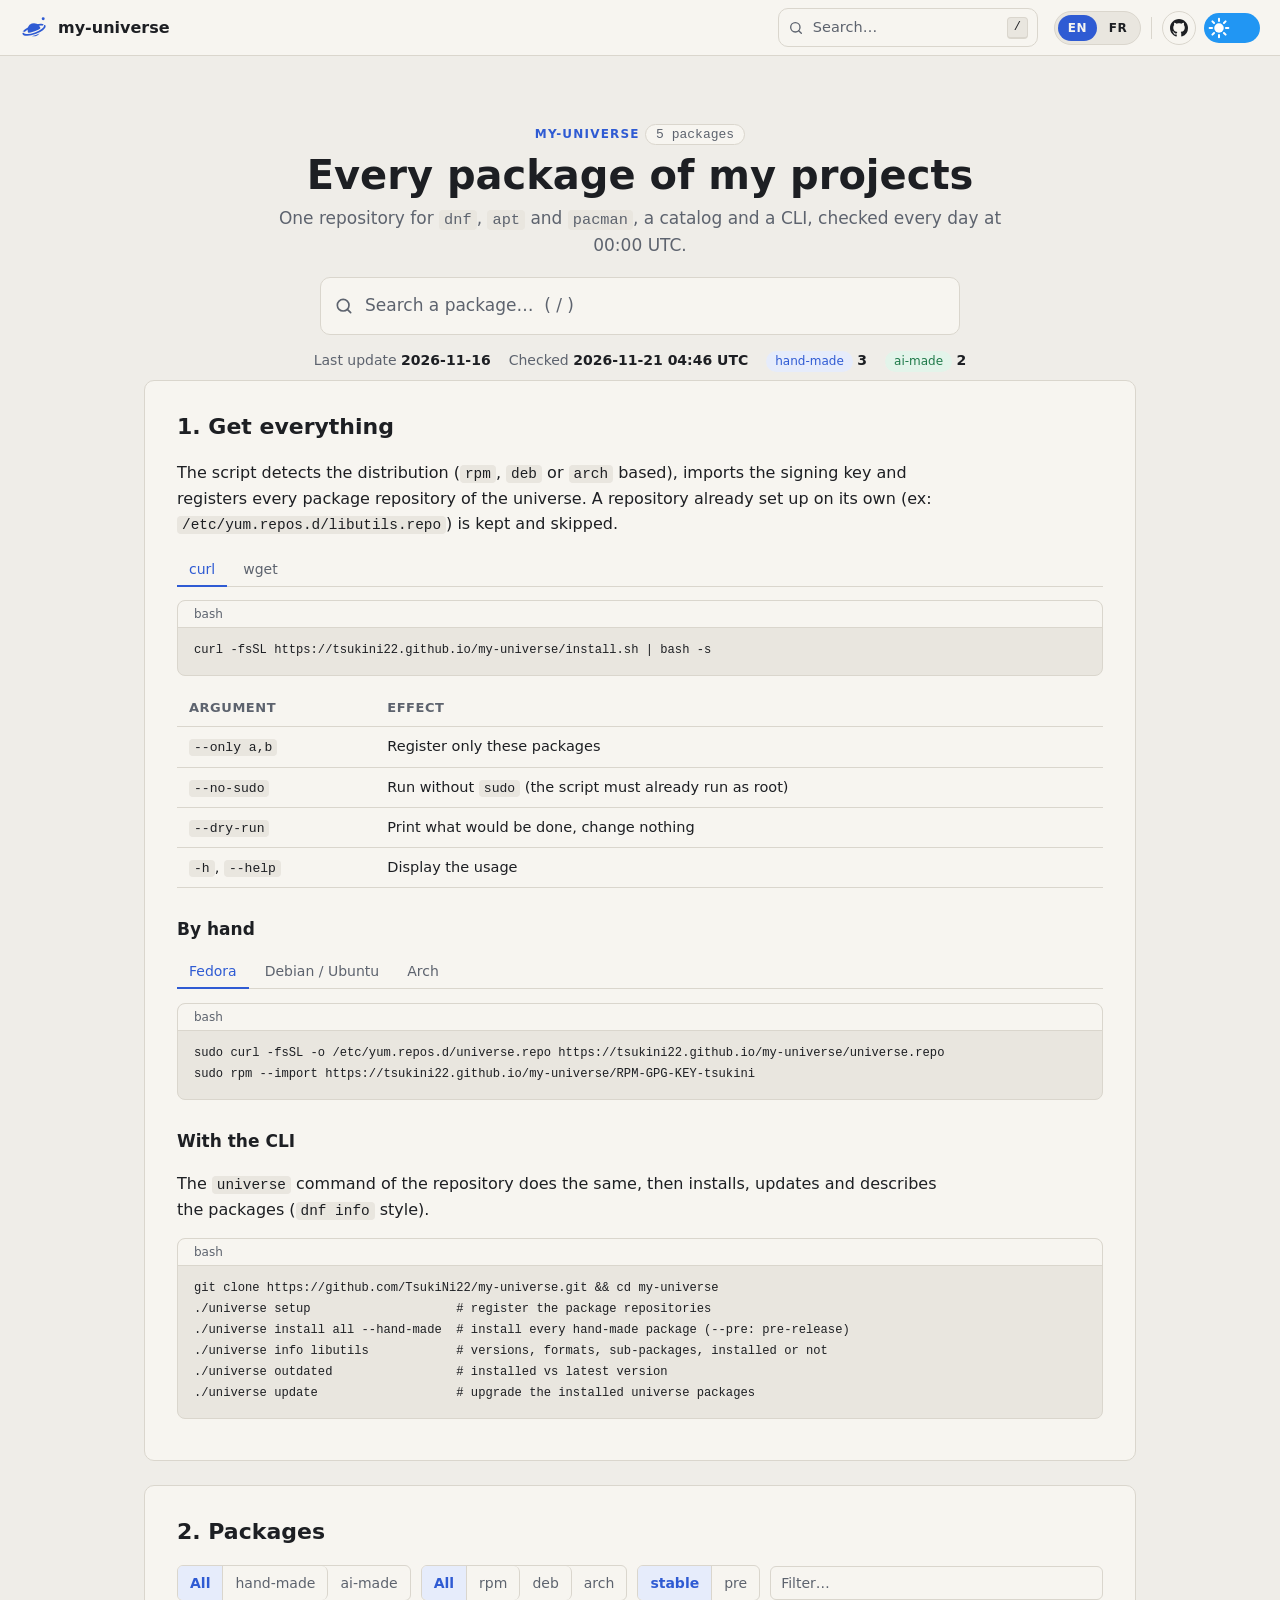
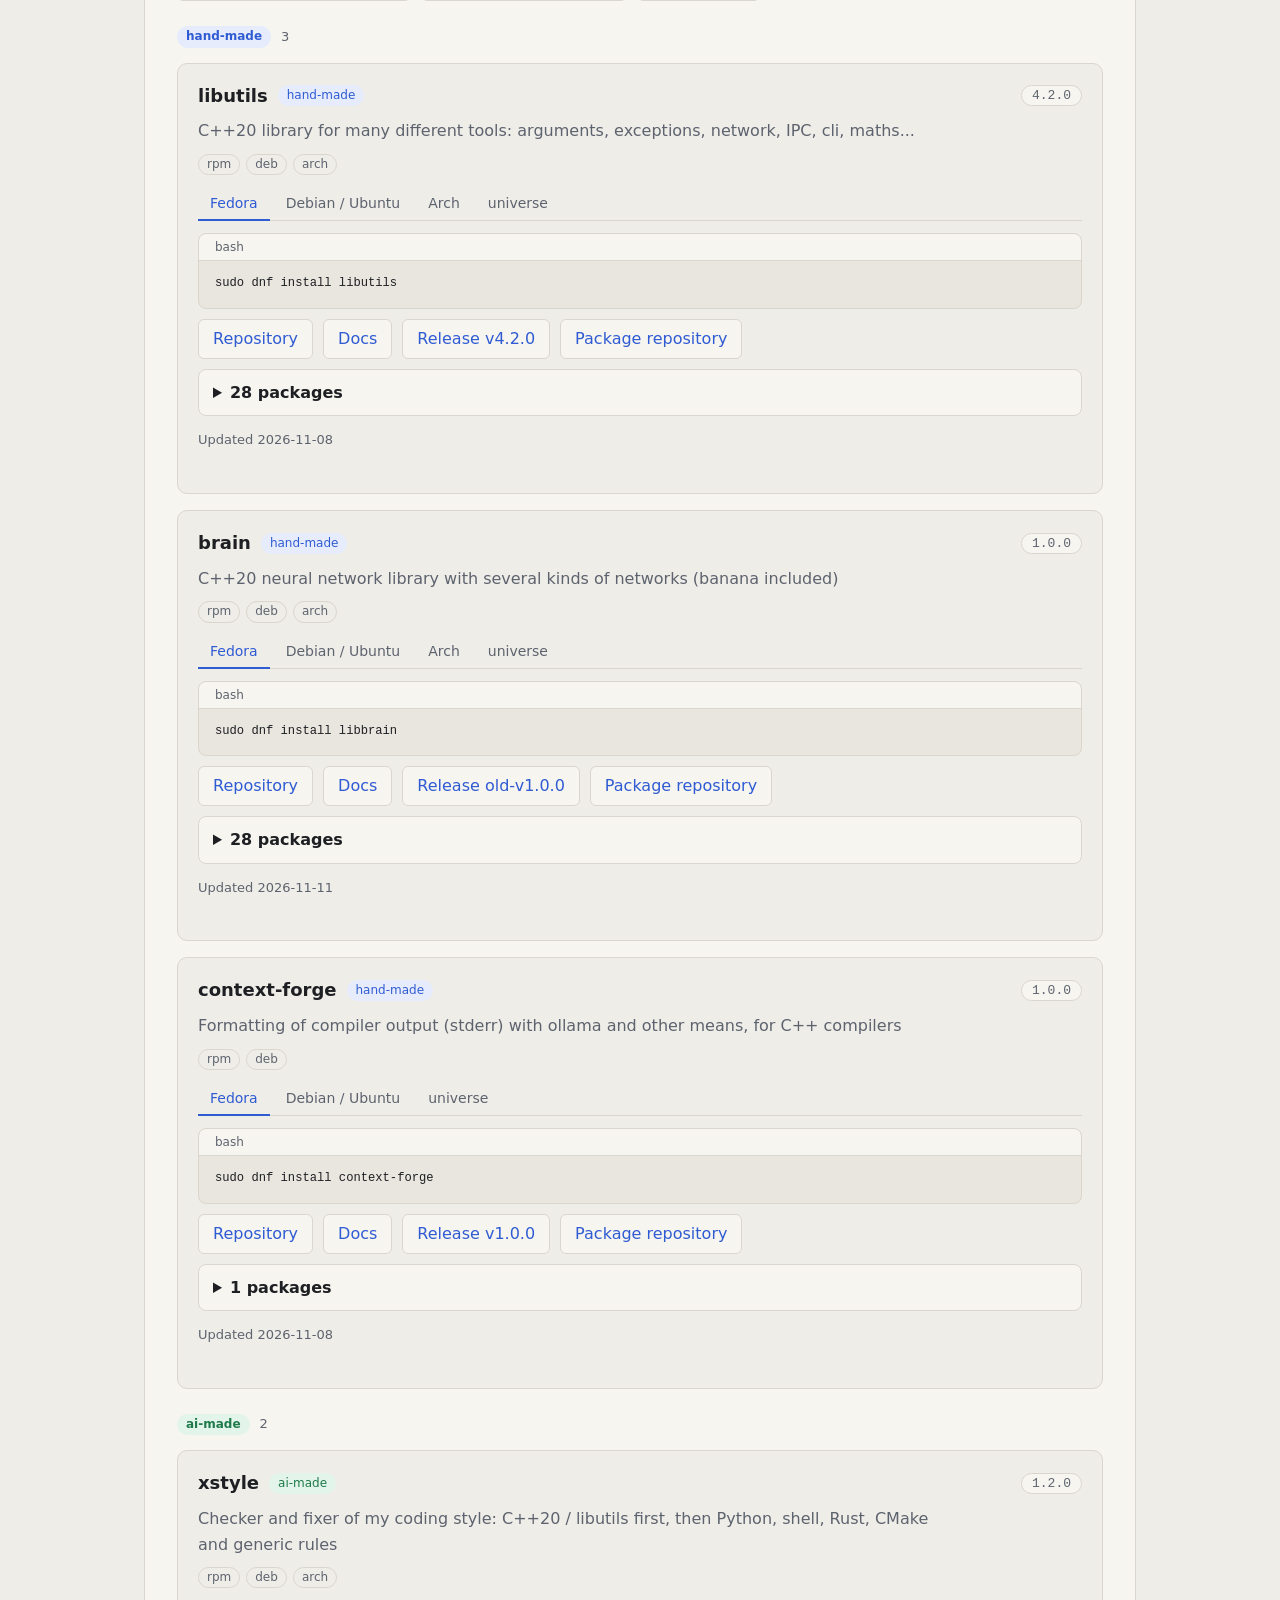
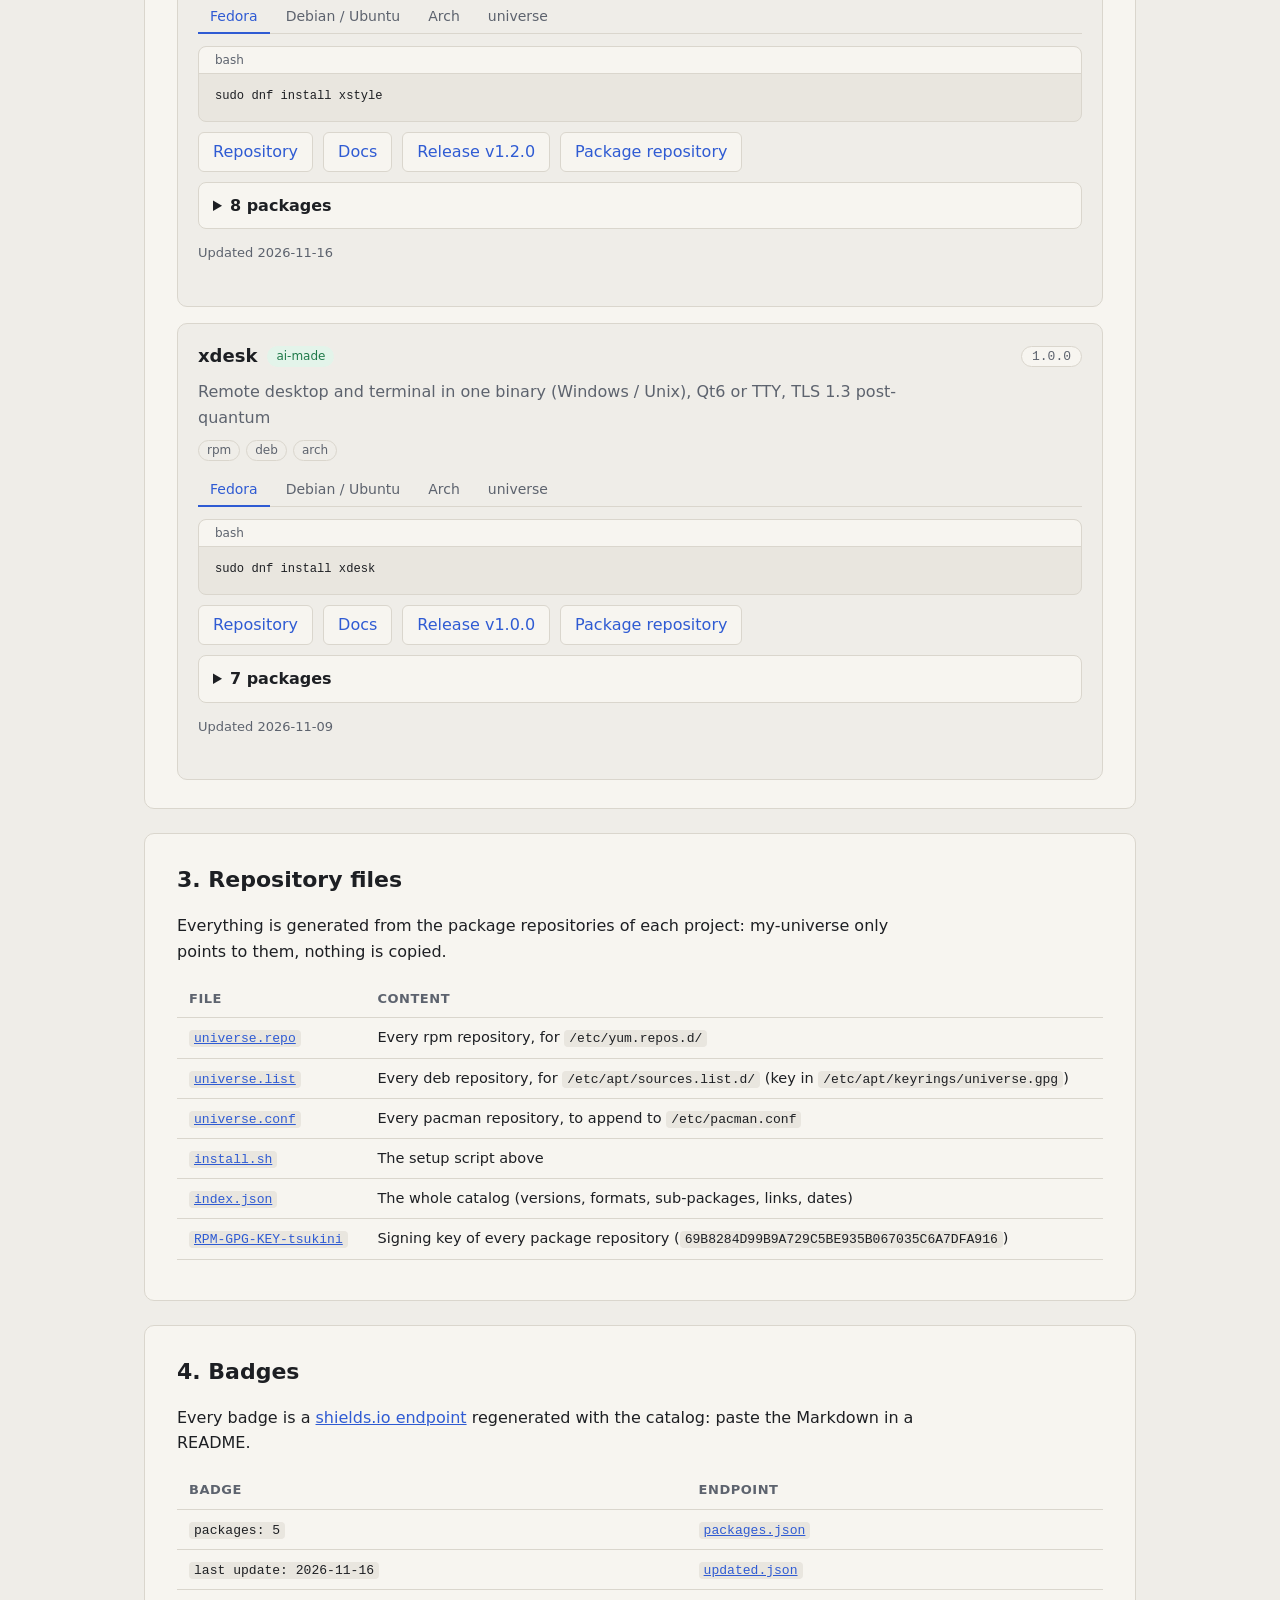
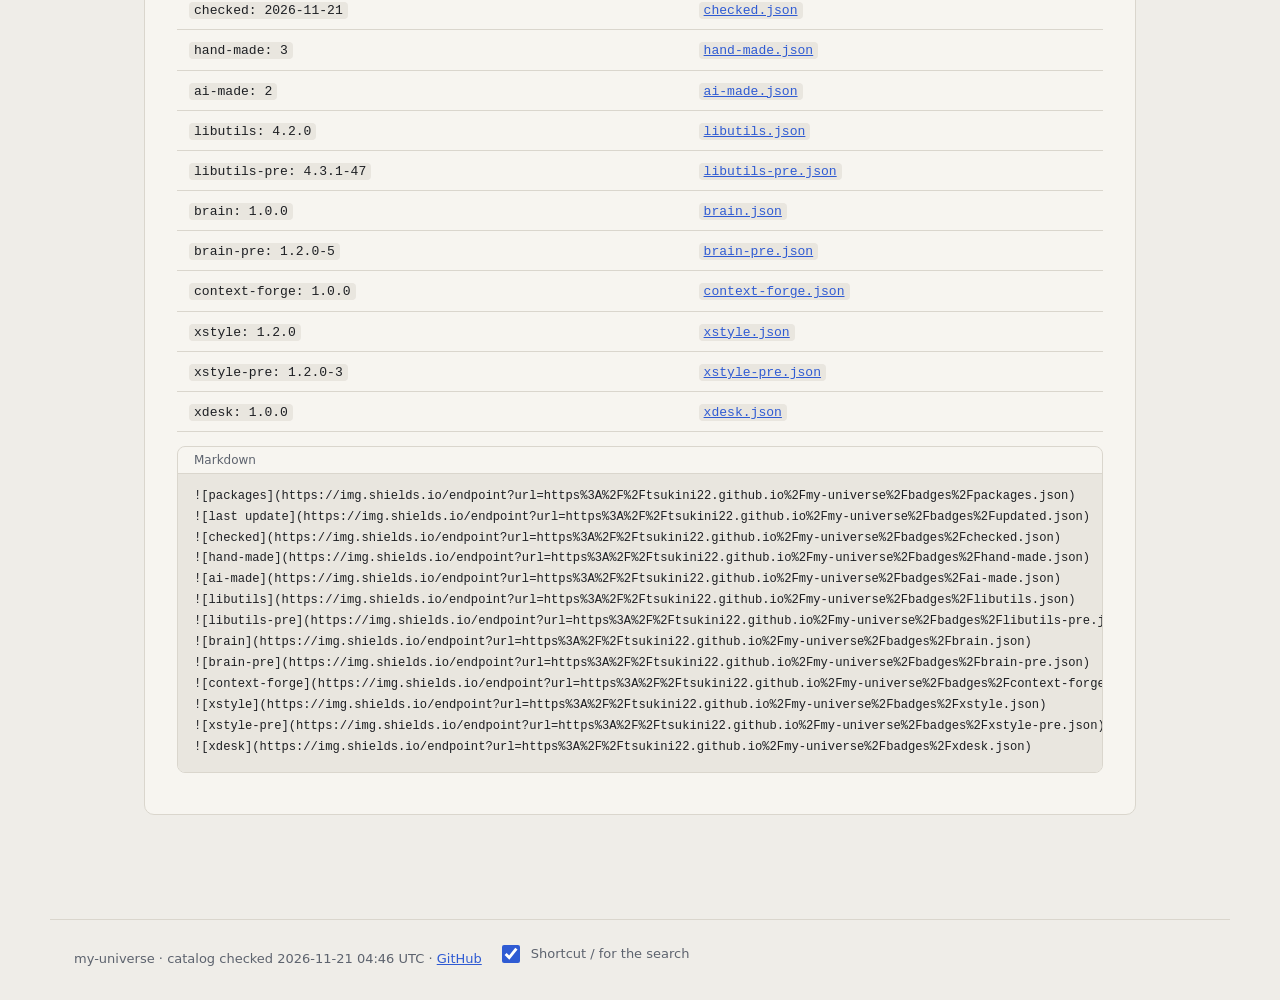
==== commit 3e990fd4: "docs(site): deploy 6ad2b5b" ====
--- a/index.html
+++ b/index.html
@@ -657,8 +657,8 @@
   <p class="lead"><span data-lang="en">One repository for <code>dnf</code>, <code>apt</code> and <code>pacman</code>, a catalog and a CLI, checked every day at 00:00 UTC.</span><span data-lang="fr">Un seul dépôt pour <code>dnf</code>, <code>apt</code> et <code>pacman</code>, un catalogue et une CLI, vérifiés chaque jour à 00:00 UTC.</span></p>
   <div class="sbox"><svg viewBox="0 0 24 24" fill="none" stroke="currentColor" stroke-width="2" stroke-linecap="round" aria-hidden="true"><circle cx="11" cy="11" r="7"/><path d="M20 20l-4-4"/></svg><input type="search" autocomplete="off" aria-label="Search a package" placeholder="Search a package…  ( / )" data-ph-fr="Rechercher un paquet…  ( / )"><ul class="results" hidden></ul></div>
   <div class="stats">
-    <span><span data-lang="en">Last update</span><span data-lang="fr">Dernière mise à jour</span> <b>2026-11-14</b></span>
-    <span><span data-lang="en">Checked</span><span data-lang="fr">Vérifié</span> <b>2026-11-14 04:00 UTC</b></span>
+    <span><span data-lang="en">Last update</span><span data-lang="fr">Dernière mise à jour</span> <b>2026-11-16</b></span>
+    <span><span data-lang="en">Checked</span><span data-lang="fr">Vérifié</span> <b>2026-11-21 04:46 UTC</b></span>
     <span><span class="pill cat-hand-made">hand-made</span> <b>3</b></span> <span><span class="pill cat-ai-made">ai-made</span> <b>2</b></span>
   </div>
 </header>
@@ -710,7 +710,7 @@
     <input class="pkg-filter" type="search" autocomplete="off" aria-label="Filter the packages" placeholder="Filter…" data-ph-fr="Filtrer…">
   </div>
   <p class="callout empty-filter" hidden><span data-lang="en">No package matches these filters.</span><span data-lang="fr">Aucun paquet ne correspond à ces filtres.</span></p>
-  <div class="cat-group" data-category="hand-made"><h3 id="hand-made"><span class="pill cat-hand-made">hand-made</span><span class="count">3</span></h3><div class="pkgs"><article class="pkg" id="pkg-libutils" data-category="hand-made" data-formats="rpm deb arch" data-search="libutils libutils libutils hand-made rpm deb arch C++20 library for many different tools: arguments, exceptions, network, IPC, cli, maths... Bibliothèque C++20 pour plein d&#x27;outils : arguments, exceptions, réseau, IPC, cli, maths... libutils libutils-as libutils-as-pre libutils-db libutils-db-pre libutils-dev libutils-dev-as libutils-dev-as-pre libutils-dev-db libutils-dev-db-pre libutils-dev-op libutils-dev-op-pre libutils-dev-pre libutils-op libutils-op-pre libutils-pre mingw64-libutils mingw64-libutils-db mingw64-libutils-db-pre mingw64-libutils-dev mingw64-libutils-dev-db mingw64-libutils-dev-db-pre mingw64-libutils-dev-op mingw64-libutils-dev-op-pre mingw64-libutils-dev-pre mingw64-libutils-op mingw64-libutils-op-pre mingw64-libutils-pre"><div class="pkg-head"><h4><a href="#pkg-libutils">libutils</a></h4><span class="pill cat-hand-made">hand-made</span><span class="spacer"></span><span class="badge" data-channel="stable">4.2.0</span><span class="badge pre" data-channel="pre">4.3.1-47 pre</span></div><p class="sum"><span data-lang="en">C++20 library for many different tools: arguments, exceptions, network, IPC, cli, maths...</span><span data-lang="fr">Bibliothèque C++20 pour plein d&#x27;outils : arguments, exceptions, réseau, IPC, cli, maths...</span></p><div class="fmts"><span class="pill">rpm</span><span class="pill">deb</span><span class="pill">arch</span></div><div class="ctabs" data-tabs="cmd-libutils" data-distro><button type="button" data-tab="rpm">Fedora</button><button type="button" data-tab="deb">Debian / Ubuntu</button><button type="button" data-tab="arch">Arch</button><button type="button" data-tab="cli">universe</button></div><div class="ctab-panel" data-tabs="cmd-libutils" data-tab="rpm"><pre data-title="bash" data-channel="stable"><code>sudo dnf install libutils</code></pre><pre data-title="bash" data-channel="pre"><code>sudo dnf install libutils-pre</code></pre></div><div class="ctab-panel" data-tabs="cmd-libutils" data-tab="deb"><pre data-title="bash" data-channel="stable"><code>sudo apt install libutils</code></pre><pre data-title="bash" data-channel="pre"><code>sudo apt install libutils-pre</code></pre></div><div class="ctab-panel" data-tabs="cmd-libutils" data-tab="arch"><pre data-title="bash" data-channel="stable"><code>sudo pacman -S libutils</code></pre><pre data-title="bash" data-channel="pre"><code>sudo pacman -S libutils-pre</code></pre></div><div class="ctab-panel" data-tabs="cmd-libutils" data-tab="cli"><pre data-title="bash" data-channel="stable"><code>./universe install libutils</code></pre><pre data-title="bash" data-channel="pre"><code>./universe install libutils --pre</code></pre></div><div class="links"><a href="https://github.com/TsukiNi22/libutils"><span data-lang="en">Repository</span><span data-lang="fr">Dépôt</span></a><a href="https://tsukini22.github.io/libutils/docs/">Docs</a><a href="https://github.com/TsukiNi22/libutils/releases/tag/v4.2.0">Release v4.2.0</a><a href="https://tsukini22.github.io/libutils"><span data-lang="en">Package repository</span><span data-lang="fr">Dépôt de paquets</span></a></div><details class="more"><summary><span data-lang="en">28 packages</span><span data-lang="fr">28 paquets</span></summary><div><div class="table-wrap" role="region" tabindex="0" aria-label="Packages of libutils"><table><thead><tr><th scope="col"><span data-lang="en">Package</span><span data-lang="fr">Paquet</span></th><th scope="col">Version</th><th scope="col">Description</th></tr></thead><tbody><tr><td><code>libutils</code></td><td><code>4.2.0-1</code></td><td>C++20 utility library (global)</td></tr><tr><td><code>libutils-as</code></td><td><code>4.2.0-1</code></td><td>C++20 utility library (asan)</td></tr><tr><td><code>libutils-as-pre</code></td><td><code>4.3.1-47</code></td><td>C++20 utility library (asan)</td></tr><tr><td><code>libutils-db</code></td><td><code>4.2.0-1</code></td><td>C++20 utility library (debug)</td></tr><tr><td><code>libutils-db-pre</code></td><td><code>4.3.1-47</code></td><td>C++20 utility library (debug)</td></tr><tr><td><code>libutils-dev</code></td><td><code>4.2.0-1</code></td><td>C++20 utility library (headers/cmake)</td></tr><tr><td><code>libutils-dev-as</code></td><td><code>4.2.0-1</code></td><td>C++20 utility library (headers/cmake)</td></tr><tr><td><code>libutils-dev-as-pre</code></td><td><code>4.3.1-47</code></td><td>C++20 utility library (headers/cmake)</td></tr><tr><td><code>libutils-dev-db</code></td><td><code>4.2.0-1</code></td><td>C++20 utility library (headers/cmake)</td></tr><tr><td><code>libutils-dev-db-pre</code></td><td><code>4.3.1-47</code></td><td>C++20 utility library (headers/cmake)</td></tr><tr><td><code>libutils-dev-op</code></td><td><code>4.2.0-1</code></td><td>C++20 utility library (headers/cmake)</td></tr><tr><td><code>libutils-dev-op-pre</code></td><td><code>4.3.1-47</code></td><td>C++20 utility library (headers/cmake)</td></tr><tr><td><code>libutils-dev-pre</code></td><td><code>4.3.1-47</code></td><td>C++20 utility library (headers/cmake)</td></tr><tr><td><code>libutils-op</code></td><td><code>4.2.0-1</code></td><td>C++20 utility library (optimized)</td></tr><tr><td><code>libutils-op-pre</code></td><td><code>4.3.1-47</code></td><td>C++20 utility library (optimized)</td></tr><tr><td><code>libutils-pre</code></td><td><code>4.3.1-47</code></td><td>C++20 utility library (global)</td></tr><tr><td><code>mingw64-libutils</code></td><td><code>4.2.0-1</code></td><td>C++20 utility library (global)</td></tr><tr><td><code>mingw64-libutils-db</code></td><td><code>4.2.0-1</code></td><td>C++20 utility library (debug)</td></tr><tr><td><code>mingw64-libutils-db-pre</code></td><td><code>4.3.1-47</code></td><td>C++20 utility library (debug)</td></tr><tr><td><code>mingw64-libutils-dev</code></td><td><code>4.2.0-1</code></td><td>C++20 utility library (headers/cmake)</td></tr><tr><td><code>mingw64-libutils-dev-db</code></td><td><code>4.2.0-1</code></td><td>C++20 utility library (headers/cmake)</td></tr><tr><td><code>mingw64-libutils-dev-db-pre</code></td><td><code>4.3.1-47</code></td><td>C++20 utility library (headers/cmake)</td></tr><tr><td><code>mingw64-libutils-dev-op</code></td><td><code>4.2.0-1</code></td><td>C++20 utility library (headers/cmake)</td></tr><tr><td><code>mingw64-libutils-dev-op-pre</code></td><td><code>4.3.1-47</code></td><td>C++20 utility library (headers/cmake)</td></tr><tr><td><code>mingw64-libutils-dev-pre</code></td><td><code>4.3.1-47</code></td><td>C++20 utility library (headers/cmake)</td></tr><tr><td><code>mingw64-libutils-op</code></td><td><code>4.2.0-1</code></td><td>C++20 utility library (optimized)</td></tr><tr><td><code>mingw64-libutils-op-pre</code></td><td><code>4.3.1-47</code></td><td>C++20 utility library (optimized)</td></tr><tr><td><code>mingw64-libutils-pre</code></td><td><code>4.3.1-47</code></td><td>C++20 utility library (global)</td></tr></tbody></table></div></div></details><div class="page-meta"><span><span data-lang="en">Updated</span><span data-lang="fr">Mis à jour</span> 2026-11-08</span></div></article><article class="pkg" id="pkg-brain" data-category="hand-made" data-formats="rpm deb arch" data-search="brain banana-brain libbrain hand-made rpm deb arch C++20 neural network library with several kinds of networks (banana included) Bibliothèque C++20 de réseaux de neurones avec plusieurs types de réseaux (banane incluse) libbrain libbrain-as libbrain-as-pre libbrain-db libbrain-db-pre libbrain-dev libbrain-dev-as libbrain-dev-as-pre libbrain-dev-db libbrain-dev-db-pre libbrain-dev-op libbrain-dev-op-pre libbrain-dev-pre libbrain-op libbrain-op-pre libbrain-pre mingw64-libbrain mingw64-libbrain-db mingw64-libbrain-db-pre mingw64-libbrain-dev mingw64-libbrain-dev-db mingw64-libbrain-dev-db-pre mingw64-libbrain-dev-op mingw64-libbrain-dev-op-pre mingw64-libbrain-dev-pre mingw64-libbrain-op mingw64-libbrain-op-pre mingw64-libbrain-pre"><div class="pkg-head"><h4><a href="#pkg-brain">brain</a></h4><span class="pill cat-hand-made">hand-made</span><span class="spacer"></span><span class="badge" data-channel="stable">1.0.0</span><span class="badge pre" data-channel="pre">1.2.0-5 pre</span></div><p class="sum"><span data-lang="en">C++20 neural network library with several kinds of networks (banana included)</span><span data-lang="fr">Bibliothèque C++20 de réseaux de neurones avec plusieurs types de réseaux (banane incluse)</span></p><div class="fmts"><span class="pill">rpm</span><span class="pill">deb</span><span class="pill">arch</span></div><div class="ctabs" data-tabs="cmd-brain" data-distro><button type="button" data-tab="rpm">Fedora</button><button type="button" data-tab="deb">Debian / Ubuntu</button><button type="button" data-tab="arch">Arch</button><button type="button" data-tab="cli">universe</button></div><div class="ctab-panel" data-tabs="cmd-brain" data-tab="rpm"><pre data-title="bash" data-channel="stable"><code>sudo dnf install libbrain</code></pre><pre data-title="bash" data-channel="pre"><code>sudo dnf install libbrain-pre</code></pre></div><div class="ctab-panel" data-tabs="cmd-brain" data-tab="deb"><pre data-title="bash" data-channel="stable"><code>sudo apt install libbrain</code></pre><pre data-title="bash" data-channel="pre"><code>sudo apt install libbrain-pre</code></pre></div><div class="ctab-panel" data-tabs="cmd-brain" data-tab="arch"><pre data-title="bash" data-channel="stable"><code>sudo pacman -S libbrain</code></pre><pre data-title="bash" data-channel="pre"><code>sudo pacman -S libbrain-pre</code></pre></div><div class="ctab-panel" data-tabs="cmd-brain" data-tab="cli"><pre data-title="bash" data-channel="stable"><code>./universe install brain</code></pre><pre data-title="bash" data-channel="pre"><code>./universe install brain --pre</code></pre></div><div class="links"><a href="https://github.com/TsukiNi22/banana-brain"><span data-lang="en">Repository</span><span data-lang="fr">Dépôt</span></a><a href="https://tsukini22.github.io/banana-brain/docs/">Docs</a><a href="https://github.com/TsukiNi22/banana-brain/releases/tag/old-v1.0.0">Release old-v1.0.0</a><a href="https://tsukini22.github.io/banana-brain"><span data-lang="en">Package repository</span><span data-lang="fr">Dépôt de paquets</span></a></div><details class="more"><summary><span data-lang="en">28 packages</span><span data-lang="fr">28 paquets</span></summary><div><div class="table-wrap" role="region" tabindex="0" aria-label="Packages of brain"><table><thead><tr><th scope="col"><span data-lang="en">Package</span><span data-lang="fr">Paquet</span></th><th scope="col">Version</th><th scope="col">Description</th></tr></thead><tbody><tr><td><code>libbrain</code></td><td><code>1.0.0-1</code></td><td>C++20 neural network library (global)</td></tr><tr><td><code>libbrain-as</code></td><td><code>1.0.0-1</code></td><td>C++20 neural network library (asan)</td></tr><tr><td><code>libbrain-as-pre</code></td><td><code>1.2.0-5</code></td><td>C++20 neural network library (asan)</td></tr><tr><td><code>libbrain-db</code></td><td><code>1.0.0-1</code></td><td>C++20 neural network library (debug)</td></tr><tr><td><code>libbrain-db-pre</code></td><td><code>1.2.0-5</code></td><td>C++20 neural network library (debug)</td></tr><tr><td><code>libbrain-dev</code></td><td><code>1.0.0-1</code></td><td>C++20 neural network library (headers/cmake)</td></tr><tr><td><code>libbrain-dev-as</code></td><td><code>1.0.0-1</code></td><td>C++20 neural network library (headers/cmake)</td></tr><tr><td><code>libbrain-dev-as-pre</code></td><td><code>1.2.0-5</code></td><td>C++20 neural network library (headers/cmake)</td></tr><tr><td><code>libbrain-dev-db</code></td><td><code>1.0.0-1</code></td><td>C++20 neural network library (headers/cmake)</td></tr><tr><td><code>libbrain-dev-db-pre</code></td><td><code>1.2.0-5</code></td><td>C++20 neural network library (headers/cmake)</td></tr><tr><td><code>libbrain-dev-op</code></td><td><code>1.0.0-1</code></td><td>C++20 neural network library (headers/cmake)</td></tr><tr><td><code>libbrain-dev-op-pre</code></td><td><code>1.2.0-5</code></td><td>C++20 neural network library (headers/cmake)</td></tr><tr><td><code>libbrain-dev-pre</code></td><td><code>1.2.0-5</code></td><td>C++20 neural network library (headers/cmake)</td></tr><tr><td><code>libbrain-op</code></td><td><code>1.0.0-1</code></td><td>C++20 neural network library (optimized)</td></tr><tr><td><code>libbrain-op-pre</code></td><td><code>1.2.0-5</code></td><td>C++20 neural network library (optimized)</td></tr><tr><td><code>libbrain-pre</code></td><td><code>1.2.0-5</code></td><td>C++20 neural network library (global)</td></tr><tr><td><code>mingw64-libbrain</code></td><td><code>1.0.0-1</code></td><td>C++20 neural network library (global)</td></tr><tr><td><code>mingw64-libbrain-db</code></td><td><code>1.0.0-1</code></td><td>C++20 neural network library (debug)</td></tr><tr><td><code>mingw64-libbrain-db-pre</code></td><td><code>1.2.0-5</code></td><td>C++20 neural network library (debug)</td></tr><tr><td><code>mingw64-libbrain-dev</code></td><td><code>1.0.0-1</code></td><td>C++20 neural network library (headers/cmake)</td></tr><tr><td><code>mingw64-libbrain-dev-db</code></td><td><code>1.0.0-1</code></td><td>C++20 neural network library (headers/cmake)</td></tr><tr><td><code>mingw64-libbrain-dev-db-pre</code></td><td><code>1.2.0-5</code></td><td>C++20 neural network library (headers/cmake)</td></tr><tr><td><code>mingw64-libbrain-dev-op</code></td><td><code>1.0.0-1</code></td><td>C++20 neural network library (headers/cmake)</td></tr><tr><td><code>mingw64-libbrain-dev-op-pre</code></td><td><code>1.2.0-5</code></td><td>C++20 neural network library (headers/cmake)</td></tr><tr><td><code>mingw64-libbrain-dev-pre</code></td><td><code>1.2.0-5</code></td><td>C++20 neural network library (headers/cmake)</td></tr><tr><td><code>mingw64-libbrain-op</code></td><td><code>1.0.0-1</code></td><td>C++20 neural network library (optimized)</td></tr><tr><td><code>mingw64-libbrain-op-pre</code></td><td><code>1.2.0-5</code></td><td>C++20 neural network library (optimized)</td></tr><tr><td><code>mingw64-libbrain-pre</code></td><td><code>1.2.0-5</code></td><td>C++20 neural network library (global)</td></tr></tbody></table></div></div></details><div class="page-meta"><span><span data-lang="en">Updated</span><span data-lang="fr">Mis à jour</span> 2026-11-11</span></div></article><article class="pkg" id="pkg-context-forge" data-category="hand-made" data-formats="rpm deb" data-search="context-forge context-forge context-forge hand-made rpm deb Formatting of compiler output (stderr) with ollama and other means, for C++ compilers Mise en forme de la sortie des compilateurs (stderr) avec ollama et d&#x27;autres moyens, pour le C++ context-forge"><div class="pkg-head"><h4><a href="#pkg-context-forge">context-forge</a></h4><span class="pill cat-hand-made">hand-made</span><span class="spacer"></span><span class="badge">1.0.0</span></div><p class="sum"><span data-lang="en">Formatting of compiler output (stderr) with ollama and other means, for C++ compilers</span><span data-lang="fr">Mise en forme de la sortie des compilateurs (stderr) avec ollama et d&#x27;autres moyens, pour le C++</span></p><div class="fmts"><span class="pill">rpm</span><span class="pill">deb</span></div><div class="ctabs" data-tabs="cmd-context-forge" data-distro><button type="button" data-tab="rpm">Fedora</button><button type="button" data-tab="deb">Debian / Ubuntu</button><button type="button" data-tab="cli">universe</button></div><div class="ctab-panel" data-tabs="cmd-context-forge" data-tab="rpm"><pre data-title="bash"><code>sudo dnf install context-forge</code></pre></div><div class="ctab-panel" data-tabs="cmd-context-forge" data-tab="deb"><pre data-title="bash"><code>sudo apt install context-forge</code></pre></div><div class="ctab-panel" data-tabs="cmd-context-forge" data-tab="cli"><pre data-title="bash"><code>./universe install context-forge</code></pre></div><div class="links"><a href="https://github.com/TsukiNi22/context-forge"><span data-lang="en">Repository</span><span data-lang="fr">Dépôt</span></a><a href="https://tsukini22.github.io/context-forge/">Docs</a><a href="https://github.com/TsukiNi22/context-forge/releases/tag/v1.0.0">Release v1.0.0</a><a href="https://tsukini22.github.io/context-forge"><span data-lang="en">Package repository</span><span data-lang="fr">Dépôt de paquets</span></a></div><details class="more"><summary><span data-lang="en">1 packages</span><span data-lang="fr">1 paquets</span></summary><div><div class="table-wrap" role="region" tabindex="0" aria-label="Packages of context-forge"><table><thead><tr><th scope="col"><span data-lang="en">Package</span><span data-lang="fr">Paquet</span></th><th scope="col">Version</th><th scope="col">Description</th></tr></thead><tbody><tr><td><code>context-forge</code></td><td><code>1.0.0-1</code></td><td>C++20 wrapper to format command output</td></tr></tbody></table></div></div></details><div class="page-meta"><span><span data-lang="en">Updated</span><span data-lang="fr">Mis à jour</span> 2026-11-08</span></div></article></div></div><div class="cat-group" data-category="ai-made"><h3 id="ai-made"><span class="pill cat-ai-made">ai-made</span><span class="count">2</span></h3><div class="pkgs"><article class="pkg" id="pkg-xstyle" data-category="ai-made" data-formats="rpm deb arch" data-search="xstyle xstyle xstyle ai-made rpm deb arch Checker and fixer of my coding style: C++20 / libutils first, then Python, shell, Rust, CMake and generic rules Vérificateur et correcteur de mon style de code : C++20 / libutils d&#x27;abord, puis Python, shell, Rust, CMake et règles génériques xstyle xstyle-as xstyle-as-pre xstyle-db xstyle-db-pre xstyle-op xstyle-op-pre xstyle-pre"><div class="pkg-head"><h4><a href="#pkg-xstyle">xstyle</a></h4><span class="pill cat-ai-made">ai-made</span><span class="spacer"></span><span class="badge" data-channel="stable">1.0.0</span><span class="badge pre" data-channel="pre">1.1.0-2 pre</span></div><p class="sum"><span data-lang="en">Checker and fixer of my coding style: C++20 / libutils first, then Python, shell, Rust, CMake and generic rules</span><span data-lang="fr">Vérificateur et correcteur de mon style de code : C++20 / libutils d&#x27;abord, puis Python, shell, Rust, CMake et règles génériques</span></p><div class="fmts"><span class="pill">rpm</span><span class="pill">deb</span><span class="pill">arch</span></div><div class="ctabs" data-tabs="cmd-xstyle" data-distro><button type="button" data-tab="rpm">Fedora</button><button type="button" data-tab="deb">Debian / Ubuntu</button><button type="button" data-tab="arch">Arch</button><button type="button" data-tab="cli">universe</button></div><div class="ctab-panel" data-tabs="cmd-xstyle" data-tab="rpm"><pre data-title="bash" data-channel="stable"><code>sudo dnf install xstyle</code></pre><pre data-title="bash" data-channel="pre"><code>sudo dnf install xstyle-pre</code></pre></div><div class="ctab-panel" data-tabs="cmd-xstyle" data-tab="deb"><pre data-title="bash" data-channel="stable"><code>sudo apt install xstyle</code></pre><pre data-title="bash" data-channel="pre"><code>sudo apt install xstyle-pre</code></pre></div><div class="ctab-panel" data-tabs="cmd-xstyle" data-tab="arch"><pre data-title="bash" data-channel="stable"><code>sudo pacman -S xstyle</code></pre><pre data-title="bash" data-channel="pre"><code>sudo pacman -S xstyle-pre</code></pre></div><div class="ctab-panel" data-tabs="cmd-xstyle" data-tab="cli"><pre data-title="bash" data-channel="stable"><code>./universe install xstyle</code></pre><pre data-title="bash" data-channel="pre"><code>./universe install xstyle --pre</code></pre></div><div class="links"><a href="https://github.com/TsukiNi22/xstyle"><span data-lang="en">Repository</span><span data-lang="fr">Dépôt</span></a><a href="https://tsukini22.github.io/xstyle/docs/">Docs</a><a href="https://github.com/TsukiNi22/xstyle/releases/tag/v1.0.0">Release v1.0.0</a><a href="https://tsukini22.github.io/xstyle"><span data-lang="en">Package repository</span><span data-lang="fr">Dépôt de paquets</span></a></div><details class="more"><summary><span data-lang="en">8 packages</span><span data-lang="fr">8 paquets</span></summary><div><div class="table-wrap" role="region" tabindex="0" aria-label="Packages of xstyle"><table><thead><tr><th scope="col"><span data-lang="en">Package</span><span data-lang="fr">Paquet</span></th><th scope="col">Version</th><th scope="col">Description</th></tr></thead><tbody><tr><td><code>xstyle</code></td><td><code>1.0.0-1</code></td><td>Coding style checker / fixer (global)</td></tr><tr><td><code>xstyle-as</code></td><td><code>1.0.0-1</code></td><td>Coding style checker / fixer (asan)</td></tr><tr><td><code>xstyle-as-pre</code></td><td><code>1.1.0-2</code></td><td>Coding style checker / fixer (asan)</td></tr><tr><td><code>xstyle-db</code></td><td><code>1.0.0-1</code></td><td>Coding style checker / fixer (debug)</td></tr><tr><td><code>xstyle-db-pre</code></td><td><code>1.1.0-2</code></td><td>Coding style checker / fixer (debug)</td></tr><tr><td><code>xstyle-op</code></td><td><code>1.0.0-1</code></td><td>Coding style checker / fixer (optimized)</td></tr><tr><td><code>xstyle-op-pre</code></td><td><code>1.1.0-2</code></td><td>Coding style checker / fixer (optimized)</td></tr><tr><td><code>xstyle-pre</code></td><td><code>1.1.0-2</code></td><td>Coding style checker / fixer (global)</td></tr></tbody></table></div></div></details><div class="page-meta"><span><span data-lang="en">Updated</span><span data-lang="fr">Mis à jour</span> 2026-11-14</span></div></article><article class="pkg" id="pkg-xdesk" data-category="ai-made" data-formats="rpm deb arch" data-search="xdesk xdesk xdesk ai-made rpm deb arch Remote desktop and terminal in one binary (Windows / Unix), Qt6 or TTY, TLS 1.3 post-quantum Bureau et terminal à distance en un seul binaire (Windows / Unix), Qt6 ou TTY, TLS 1.3 post-quantique mingw64-xdesk mingw64-xdesk-db mingw64-xdesk-op xdesk xdesk-as xdesk-db xdesk-op"><div class="pkg-head"><h4><a href="#pkg-xdesk">xdesk</a></h4><span class="pill cat-ai-made">ai-made</span><span class="spacer"></span><span class="badge">1.0.0</span></div><p class="sum"><span data-lang="en">Remote desktop and terminal in one binary (Windows / Unix), Qt6 or TTY, TLS 1.3 post-quantum</span><span data-lang="fr">Bureau et terminal à distance en un seul binaire (Windows / Unix), Qt6 ou TTY, TLS 1.3 post-quantique</span></p><div class="fmts"><span class="pill">rpm</span><span class="pill">deb</span><span class="pill">arch</span></div><div class="ctabs" data-tabs="cmd-xdesk" data-distro><button type="button" data-tab="rpm">Fedora</button><button type="button" data-tab="deb">Debian / Ubuntu</button><button type="button" data-tab="arch">Arch</button><button type="button" data-tab="cli">universe</button></div><div class="ctab-panel" data-tabs="cmd-xdesk" data-tab="rpm"><pre data-title="bash"><code>sudo dnf install xdesk</code></pre></div><div class="ctab-panel" data-tabs="cmd-xdesk" data-tab="deb"><pre data-title="bash"><code>sudo apt install xdesk</code></pre></div><div class="ctab-panel" data-tabs="cmd-xdesk" data-tab="arch"><pre data-title="bash"><code>sudo pacman -S xdesk</code></pre></div><div class="ctab-panel" data-tabs="cmd-xdesk" data-tab="cli"><pre data-title="bash"><code>./universe install xdesk</code></pre></div><div class="links"><a href="https://github.com/TsukiNi22/xdesk"><span data-lang="en">Repository</span><span data-lang="fr">Dépôt</span></a><a href="https://tsukini22.github.io/xdesk/docs/">Docs</a><a href="https://github.com/TsukiNi22/xdesk/releases/tag/v1.0.0">Release v1.0.0</a><a href="https://tsukini22.github.io/xdesk"><span data-lang="en">Package repository</span><span data-lang="fr">Dépôt de paquets</span></a></div><details class="more"><summary><span data-lang="en">7 packages</span><span data-lang="fr">7 paquets</span></summary><div><div class="table-wrap" role="region" tabindex="0" aria-label="Packages of xdesk"><table><thead><tr><th scope="col"><span data-lang="en">Package</span><span data-lang="fr">Paquet</span></th><th scope="col">Version</th><th scope="col">Description</th></tr></thead><tbody><tr><td><code>mingw64-xdesk</code></td><td><code>1.0.0-1</code></td><td>Project xdesk (global)</td></tr><tr><td><code>mingw64-xdesk-db</code></td><td><code>1.0.0-1</code></td><td>Project xdesk (debug)</td></tr><tr><td><code>mingw64-xdesk-op</code></td><td><code>1.0.0-1</code></td><td>Project xdesk (optimized)</td></tr><tr><td><code>xdesk</code></td><td><code>1.0.0-1</code></td><td>Project xdesk (global)</td></tr><tr><td><code>xdesk-as</code></td><td><code>1.0.0-1</code></td><td>Project xdesk (asan)</td></tr><tr><td><code>xdesk-db</code></td><td><code>1.0.0-1</code></td><td>Project xdesk (debug)</td></tr><tr><td><code>xdesk-op</code></td><td><code>1.0.0-1</code></td><td>Project xdesk (optimized)</td></tr></tbody></table></div></div></details><div class="page-meta"><span><span data-lang="en">Updated</span><span data-lang="fr">Mis à jour</span> 2026-11-09</span></div></article></div></div>
+  <div class="cat-group" data-category="hand-made"><h3 id="hand-made"><span class="pill cat-hand-made">hand-made</span><span class="count">3</span></h3><div class="pkgs"><article class="pkg" id="pkg-libutils" data-category="hand-made" data-formats="rpm deb arch" data-search="libutils libutils libutils hand-made rpm deb arch C++20 library for many different tools: arguments, exceptions, network, IPC, cli, maths... Bibliothèque C++20 pour plein d&#x27;outils : arguments, exceptions, réseau, IPC, cli, maths... libutils libutils-as libutils-as-pre libutils-db libutils-db-pre libutils-dev libutils-dev-as libutils-dev-as-pre libutils-dev-db libutils-dev-db-pre libutils-dev-op libutils-dev-op-pre libutils-dev-pre libutils-op libutils-op-pre libutils-pre mingw64-libutils mingw64-libutils-db mingw64-libutils-db-pre mingw64-libutils-dev mingw64-libutils-dev-db mingw64-libutils-dev-db-pre mingw64-libutils-dev-op mingw64-libutils-dev-op-pre mingw64-libutils-dev-pre mingw64-libutils-op mingw64-libutils-op-pre mingw64-libutils-pre"><div class="pkg-head"><h4><a href="#pkg-libutils">libutils</a></h4><span class="pill cat-hand-made">hand-made</span><span class="spacer"></span><span class="badge" data-channel="stable">4.2.0</span><span class="badge pre" data-channel="pre">4.3.1-47 pre</span></div><p class="sum"><span data-lang="en">C++20 library for many different tools: arguments, exceptions, network, IPC, cli, maths...</span><span data-lang="fr">Bibliothèque C++20 pour plein d&#x27;outils : arguments, exceptions, réseau, IPC, cli, maths...</span></p><div class="fmts"><span class="pill">rpm</span><span class="pill">deb</span><span class="pill">arch</span></div><div class="ctabs" data-tabs="cmd-libutils" data-distro><button type="button" data-tab="rpm">Fedora</button><button type="button" data-tab="deb">Debian / Ubuntu</button><button type="button" data-tab="arch">Arch</button><button type="button" data-tab="cli">universe</button></div><div class="ctab-panel" data-tabs="cmd-libutils" data-tab="rpm"><pre data-title="bash" data-channel="stable"><code>sudo dnf install libutils</code></pre><pre data-title="bash" data-channel="pre"><code>sudo dnf install libutils-pre</code></pre></div><div class="ctab-panel" data-tabs="cmd-libutils" data-tab="deb"><pre data-title="bash" data-channel="stable"><code>sudo apt install libutils</code></pre><pre data-title="bash" data-channel="pre"><code>sudo apt install libutils-pre</code></pre></div><div class="ctab-panel" data-tabs="cmd-libutils" data-tab="arch"><pre data-title="bash" data-channel="stable"><code>sudo pacman -S libutils</code></pre><pre data-title="bash" data-channel="pre"><code>sudo pacman -S libutils-pre</code></pre></div><div class="ctab-panel" data-tabs="cmd-libutils" data-tab="cli"><pre data-title="bash" data-channel="stable"><code>./universe install libutils</code></pre><pre data-title="bash" data-channel="pre"><code>./universe install libutils --pre</code></pre></div><div class="links"><a href="https://github.com/TsukiNi22/libutils"><span data-lang="en">Repository</span><span data-lang="fr">Dépôt</span></a><a href="https://tsukini22.github.io/libutils/docs/">Docs</a><a href="https://github.com/TsukiNi22/libutils/releases/tag/v4.2.0">Release v4.2.0</a><a href="https://tsukini22.github.io/libutils"><span data-lang="en">Package repository</span><span data-lang="fr">Dépôt de paquets</span></a></div><details class="more"><summary><span data-lang="en">28 packages</span><span data-lang="fr">28 paquets</span></summary><div><div class="table-wrap" role="region" tabindex="0" aria-label="Packages of libutils"><table><thead><tr><th scope="col"><span data-lang="en">Package</span><span data-lang="fr">Paquet</span></th><th scope="col">Version</th><th scope="col">Description</th></tr></thead><tbody><tr><td><code>libutils</code></td><td><code>4.2.0-1</code></td><td>C++20 utility library (global)</td></tr><tr><td><code>libutils-as</code></td><td><code>4.2.0-1</code></td><td>C++20 utility library (asan)</td></tr><tr><td><code>libutils-as-pre</code></td><td><code>4.3.1-47</code></td><td>C++20 utility library (asan)</td></tr><tr><td><code>libutils-db</code></td><td><code>4.2.0-1</code></td><td>C++20 utility library (debug)</td></tr><tr><td><code>libutils-db-pre</code></td><td><code>4.3.1-47</code></td><td>C++20 utility library (debug)</td></tr><tr><td><code>libutils-dev</code></td><td><code>4.2.0-1</code></td><td>C++20 utility library (headers/cmake)</td></tr><tr><td><code>libutils-dev-as</code></td><td><code>4.2.0-1</code></td><td>C++20 utility library (headers/cmake)</td></tr><tr><td><code>libutils-dev-as-pre</code></td><td><code>4.3.1-47</code></td><td>C++20 utility library (headers/cmake)</td></tr><tr><td><code>libutils-dev-db</code></td><td><code>4.2.0-1</code></td><td>C++20 utility library (headers/cmake)</td></tr><tr><td><code>libutils-dev-db-pre</code></td><td><code>4.3.1-47</code></td><td>C++20 utility library (headers/cmake)</td></tr><tr><td><code>libutils-dev-op</code></td><td><code>4.2.0-1</code></td><td>C++20 utility library (headers/cmake)</td></tr><tr><td><code>libutils-dev-op-pre</code></td><td><code>4.3.1-47</code></td><td>C++20 utility library (headers/cmake)</td></tr><tr><td><code>libutils-dev-pre</code></td><td><code>4.3.1-47</code></td><td>C++20 utility library (headers/cmake)</td></tr><tr><td><code>libutils-op</code></td><td><code>4.2.0-1</code></td><td>C++20 utility library (optimized)</td></tr><tr><td><code>libutils-op-pre</code></td><td><code>4.3.1-47</code></td><td>C++20 utility library (optimized)</td></tr><tr><td><code>libutils-pre</code></td><td><code>4.3.1-47</code></td><td>C++20 utility library (global)</td></tr><tr><td><code>mingw64-libutils</code></td><td><code>4.2.0-1</code></td><td>C++20 utility library (global)</td></tr><tr><td><code>mingw64-libutils-db</code></td><td><code>4.2.0-1</code></td><td>C++20 utility library (debug)</td></tr><tr><td><code>mingw64-libutils-db-pre</code></td><td><code>4.3.1-47</code></td><td>C++20 utility library (debug)</td></tr><tr><td><code>mingw64-libutils-dev</code></td><td><code>4.2.0-1</code></td><td>C++20 utility library (headers/cmake)</td></tr><tr><td><code>mingw64-libutils-dev-db</code></td><td><code>4.2.0-1</code></td><td>C++20 utility library (headers/cmake)</td></tr><tr><td><code>mingw64-libutils-dev-db-pre</code></td><td><code>4.3.1-47</code></td><td>C++20 utility library (headers/cmake)</td></tr><tr><td><code>mingw64-libutils-dev-op</code></td><td><code>4.2.0-1</code></td><td>C++20 utility library (headers/cmake)</td></tr><tr><td><code>mingw64-libutils-dev-op-pre</code></td><td><code>4.3.1-47</code></td><td>C++20 utility library (headers/cmake)</td></tr><tr><td><code>mingw64-libutils-dev-pre</code></td><td><code>4.3.1-47</code></td><td>C++20 utility library (headers/cmake)</td></tr><tr><td><code>mingw64-libutils-op</code></td><td><code>4.2.0-1</code></td><td>C++20 utility library (optimized)</td></tr><tr><td><code>mingw64-libutils-op-pre</code></td><td><code>4.3.1-47</code></td><td>C++20 utility library (optimized)</td></tr><tr><td><code>mingw64-libutils-pre</code></td><td><code>4.3.1-47</code></td><td>C++20 utility library (global)</td></tr></tbody></table></div></div></details><div class="page-meta"><span><span data-lang="en">Updated</span><span data-lang="fr">Mis à jour</span> 2026-11-08</span></div></article><article class="pkg" id="pkg-brain" data-category="hand-made" data-formats="rpm deb arch" data-search="brain banana-brain libbrain hand-made rpm deb arch C++20 neural network library with several kinds of networks (banana included) Bibliothèque C++20 de réseaux de neurones avec plusieurs types de réseaux (banane incluse) libbrain libbrain-as libbrain-as-pre libbrain-db libbrain-db-pre libbrain-dev libbrain-dev-as libbrain-dev-as-pre libbrain-dev-db libbrain-dev-db-pre libbrain-dev-op libbrain-dev-op-pre libbrain-dev-pre libbrain-op libbrain-op-pre libbrain-pre mingw64-libbrain mingw64-libbrain-db mingw64-libbrain-db-pre mingw64-libbrain-dev mingw64-libbrain-dev-db mingw64-libbrain-dev-db-pre mingw64-libbrain-dev-op mingw64-libbrain-dev-op-pre mingw64-libbrain-dev-pre mingw64-libbrain-op mingw64-libbrain-op-pre mingw64-libbrain-pre"><div class="pkg-head"><h4><a href="#pkg-brain">brain</a></h4><span class="pill cat-hand-made">hand-made</span><span class="spacer"></span><span class="badge" data-channel="stable">1.0.0</span><span class="badge pre" data-channel="pre">1.2.0-5 pre</span></div><p class="sum"><span data-lang="en">C++20 neural network library with several kinds of networks (banana included)</span><span data-lang="fr">Bibliothèque C++20 de réseaux de neurones avec plusieurs types de réseaux (banane incluse)</span></p><div class="fmts"><span class="pill">rpm</span><span class="pill">deb</span><span class="pill">arch</span></div><div class="ctabs" data-tabs="cmd-brain" data-distro><button type="button" data-tab="rpm">Fedora</button><button type="button" data-tab="deb">Debian / Ubuntu</button><button type="button" data-tab="arch">Arch</button><button type="button" data-tab="cli">universe</button></div><div class="ctab-panel" data-tabs="cmd-brain" data-tab="rpm"><pre data-title="bash" data-channel="stable"><code>sudo dnf install libbrain</code></pre><pre data-title="bash" data-channel="pre"><code>sudo dnf install libbrain-pre</code></pre></div><div class="ctab-panel" data-tabs="cmd-brain" data-tab="deb"><pre data-title="bash" data-channel="stable"><code>sudo apt install libbrain</code></pre><pre data-title="bash" data-channel="pre"><code>sudo apt install libbrain-pre</code></pre></div><div class="ctab-panel" data-tabs="cmd-brain" data-tab="arch"><pre data-title="bash" data-channel="stable"><code>sudo pacman -S libbrain</code></pre><pre data-title="bash" data-channel="pre"><code>sudo pacman -S libbrain-pre</code></pre></div><div class="ctab-panel" data-tabs="cmd-brain" data-tab="cli"><pre data-title="bash" data-channel="stable"><code>./universe install brain</code></pre><pre data-title="bash" data-channel="pre"><code>./universe install brain --pre</code></pre></div><div class="links"><a href="https://github.com/TsukiNi22/banana-brain"><span data-lang="en">Repository</span><span data-lang="fr">Dépôt</span></a><a href="https://tsukini22.github.io/banana-brain/docs/">Docs</a><a href="https://github.com/TsukiNi22/banana-brain/releases/tag/old-v1.0.0">Release old-v1.0.0</a><a href="https://tsukini22.github.io/banana-brain"><span data-lang="en">Package repository</span><span data-lang="fr">Dépôt de paquets</span></a></div><details class="more"><summary><span data-lang="en">28 packages</span><span data-lang="fr">28 paquets</span></summary><div><div class="table-wrap" role="region" tabindex="0" aria-label="Packages of brain"><table><thead><tr><th scope="col"><span data-lang="en">Package</span><span data-lang="fr">Paquet</span></th><th scope="col">Version</th><th scope="col">Description</th></tr></thead><tbody><tr><td><code>libbrain</code></td><td><code>1.0.0-1</code></td><td>C++20 neural network library (global)</td></tr><tr><td><code>libbrain-as</code></td><td><code>1.0.0-1</code></td><td>C++20 neural network library (asan)</td></tr><tr><td><code>libbrain-as-pre</code></td><td><code>1.2.0-5</code></td><td>C++20 neural network library (asan)</td></tr><tr><td><code>libbrain-db</code></td><td><code>1.0.0-1</code></td><td>C++20 neural network library (debug)</td></tr><tr><td><code>libbrain-db-pre</code></td><td><code>1.2.0-5</code></td><td>C++20 neural network library (debug)</td></tr><tr><td><code>libbrain-dev</code></td><td><code>1.0.0-1</code></td><td>C++20 neural network library (headers/cmake)</td></tr><tr><td><code>libbrain-dev-as</code></td><td><code>1.0.0-1</code></td><td>C++20 neural network library (headers/cmake)</td></tr><tr><td><code>libbrain-dev-as-pre</code></td><td><code>1.2.0-5</code></td><td>C++20 neural network library (headers/cmake)</td></tr><tr><td><code>libbrain-dev-db</code></td><td><code>1.0.0-1</code></td><td>C++20 neural network library (headers/cmake)</td></tr><tr><td><code>libbrain-dev-db-pre</code></td><td><code>1.2.0-5</code></td><td>C++20 neural network library (headers/cmake)</td></tr><tr><td><code>libbrain-dev-op</code></td><td><code>1.0.0-1</code></td><td>C++20 neural network library (headers/cmake)</td></tr><tr><td><code>libbrain-dev-op-pre</code></td><td><code>1.2.0-5</code></td><td>C++20 neural network library (headers/cmake)</td></tr><tr><td><code>libbrain-dev-pre</code></td><td><code>1.2.0-5</code></td><td>C++20 neural network library (headers/cmake)</td></tr><tr><td><code>libbrain-op</code></td><td><code>1.0.0-1</code></td><td>C++20 neural network library (optimized)</td></tr><tr><td><code>libbrain-op-pre</code></td><td><code>1.2.0-5</code></td><td>C++20 neural network library (optimized)</td></tr><tr><td><code>libbrain-pre</code></td><td><code>1.2.0-5</code></td><td>C++20 neural network library (global)</td></tr><tr><td><code>mingw64-libbrain</code></td><td><code>1.0.0-1</code></td><td>C++20 neural network library (global)</td></tr><tr><td><code>mingw64-libbrain-db</code></td><td><code>1.0.0-1</code></td><td>C++20 neural network library (debug)</td></tr><tr><td><code>mingw64-libbrain-db-pre</code></td><td><code>1.2.0-5</code></td><td>C++20 neural network library (debug)</td></tr><tr><td><code>mingw64-libbrain-dev</code></td><td><code>1.0.0-1</code></td><td>C++20 neural network library (headers/cmake)</td></tr><tr><td><code>mingw64-libbrain-dev-db</code></td><td><code>1.0.0-1</code></td><td>C++20 neural network library (headers/cmake)</td></tr><tr><td><code>mingw64-libbrain-dev-db-pre</code></td><td><code>1.2.0-5</code></td><td>C++20 neural network library (headers/cmake)</td></tr><tr><td><code>mingw64-libbrain-dev-op</code></td><td><code>1.0.0-1</code></td><td>C++20 neural network library (headers/cmake)</td></tr><tr><td><code>mingw64-libbrain-dev-op-pre</code></td><td><code>1.2.0-5</code></td><td>C++20 neural network library (headers/cmake)</td></tr><tr><td><code>mingw64-libbrain-dev-pre</code></td><td><code>1.2.0-5</code></td><td>C++20 neural network library (headers/cmake)</td></tr><tr><td><code>mingw64-libbrain-op</code></td><td><code>1.0.0-1</code></td><td>C++20 neural network library (optimized)</td></tr><tr><td><code>mingw64-libbrain-op-pre</code></td><td><code>1.2.0-5</code></td><td>C++20 neural network library (optimized)</td></tr><tr><td><code>mingw64-libbrain-pre</code></td><td><code>1.2.0-5</code></td><td>C++20 neural network library (global)</td></tr></tbody></table></div></div></details><div class="page-meta"><span><span data-lang="en">Updated</span><span data-lang="fr">Mis à jour</span> 2026-11-11</span></div></article><article class="pkg" id="pkg-context-forge" data-category="hand-made" data-formats="rpm deb" data-search="context-forge context-forge context-forge hand-made rpm deb Formatting of compiler output (stderr) with ollama and other means, for C++ compilers Mise en forme de la sortie des compilateurs (stderr) avec ollama et d&#x27;autres moyens, pour le C++ context-forge"><div class="pkg-head"><h4><a href="#pkg-context-forge">context-forge</a></h4><span class="pill cat-hand-made">hand-made</span><span class="spacer"></span><span class="badge">1.0.0</span></div><p class="sum"><span data-lang="en">Formatting of compiler output (stderr) with ollama and other means, for C++ compilers</span><span data-lang="fr">Mise en forme de la sortie des compilateurs (stderr) avec ollama et d&#x27;autres moyens, pour le C++</span></p><div class="fmts"><span class="pill">rpm</span><span class="pill">deb</span></div><div class="ctabs" data-tabs="cmd-context-forge" data-distro><button type="button" data-tab="rpm">Fedora</button><button type="button" data-tab="deb">Debian / Ubuntu</button><button type="button" data-tab="cli">universe</button></div><div class="ctab-panel" data-tabs="cmd-context-forge" data-tab="rpm"><pre data-title="bash"><code>sudo dnf install context-forge</code></pre></div><div class="ctab-panel" data-tabs="cmd-context-forge" data-tab="deb"><pre data-title="bash"><code>sudo apt install context-forge</code></pre></div><div class="ctab-panel" data-tabs="cmd-context-forge" data-tab="cli"><pre data-title="bash"><code>./universe install context-forge</code></pre></div><div class="links"><a href="https://github.com/TsukiNi22/context-forge"><span data-lang="en">Repository</span><span data-lang="fr">Dépôt</span></a><a href="https://tsukini22.github.io/context-forge/">Docs</a><a href="https://github.com/TsukiNi22/context-forge/releases/tag/v1.0.0">Release v1.0.0</a><a href="https://tsukini22.github.io/context-forge"><span data-lang="en">Package repository</span><span data-lang="fr">Dépôt de paquets</span></a></div><details class="more"><summary><span data-lang="en">1 packages</span><span data-lang="fr">1 paquets</span></summary><div><div class="table-wrap" role="region" tabindex="0" aria-label="Packages of context-forge"><table><thead><tr><th scope="col"><span data-lang="en">Package</span><span data-lang="fr">Paquet</span></th><th scope="col">Version</th><th scope="col">Description</th></tr></thead><tbody><tr><td><code>context-forge</code></td><td><code>1.0.0-1</code></td><td>C++20 wrapper to format command output</td></tr></tbody></table></div></div></details><div class="page-meta"><span><span data-lang="en">Updated</span><span data-lang="fr">Mis à jour</span> 2026-11-08</span></div></article></div></div><div class="cat-group" data-category="ai-made"><h3 id="ai-made"><span class="pill cat-ai-made">ai-made</span><span class="count">2</span></h3><div class="pkgs"><article class="pkg" id="pkg-xstyle" data-category="ai-made" data-formats="rpm deb arch" data-search="xstyle xstyle xstyle ai-made rpm deb arch Checker and fixer of my coding style: C++20 / libutils first, then Python, shell, Rust, CMake and generic rules Vérificateur et correcteur de mon style de code : C++20 / libutils d&#x27;abord, puis Python, shell, Rust, CMake et règles génériques xstyle xstyle-as xstyle-as-pre xstyle-db xstyle-db-pre xstyle-op xstyle-op-pre xstyle-pre"><div class="pkg-head"><h4><a href="#pkg-xstyle">xstyle</a></h4><span class="pill cat-ai-made">ai-made</span><span class="spacer"></span><span class="badge" data-channel="stable">1.2.0</span><span class="badge pre" data-channel="pre">1.2.0-3 pre</span></div><p class="sum"><span data-lang="en">Checker and fixer of my coding style: C++20 / libutils first, then Python, shell, Rust, CMake and generic rules</span><span data-lang="fr">Vérificateur et correcteur de mon style de code : C++20 / libutils d&#x27;abord, puis Python, shell, Rust, CMake et règles génériques</span></p><div class="fmts"><span class="pill">rpm</span><span class="pill">deb</span><span class="pill">arch</span></div><div class="ctabs" data-tabs="cmd-xstyle" data-distro><button type="button" data-tab="rpm">Fedora</button><button type="button" data-tab="deb">Debian / Ubuntu</button><button type="button" data-tab="arch">Arch</button><button type="button" data-tab="cli">universe</button></div><div class="ctab-panel" data-tabs="cmd-xstyle" data-tab="rpm"><pre data-title="bash" data-channel="stable"><code>sudo dnf install xstyle</code></pre><pre data-title="bash" data-channel="pre"><code>sudo dnf install xstyle-pre</code></pre></div><div class="ctab-panel" data-tabs="cmd-xstyle" data-tab="deb"><pre data-title="bash" data-channel="stable"><code>sudo apt install xstyle</code></pre><pre data-title="bash" data-channel="pre"><code>sudo apt install xstyle-pre</code></pre></div><div class="ctab-panel" data-tabs="cmd-xstyle" data-tab="arch"><pre data-title="bash" data-channel="stable"><code>sudo pacman -S xstyle</code></pre><pre data-title="bash" data-channel="pre"><code>sudo pacman -S xstyle-pre</code></pre></div><div class="ctab-panel" data-tabs="cmd-xstyle" data-tab="cli"><pre data-title="bash" data-channel="stable"><code>./universe install xstyle</code></pre><pre data-title="bash" data-channel="pre"><code>./universe install xstyle --pre</code></pre></div><div class="links"><a href="https://github.com/TsukiNi22/xstyle"><span data-lang="en">Repository</span><span data-lang="fr">Dépôt</span></a><a href="https://tsukini22.github.io/xstyle/docs/">Docs</a><a href="https://github.com/TsukiNi22/xstyle/releases/tag/v1.2.0">Release v1.2.0</a><a href="https://tsukini22.github.io/xstyle"><span data-lang="en">Package repository</span><span data-lang="fr">Dépôt de paquets</span></a></div><details class="more"><summary><span data-lang="en">8 packages</span><span data-lang="fr">8 paquets</span></summary><div><div class="table-wrap" role="region" tabindex="0" aria-label="Packages of xstyle"><table><thead><tr><th scope="col"><span data-lang="en">Package</span><span data-lang="fr">Paquet</span></th><th scope="col">Version</th><th scope="col">Description</th></tr></thead><tbody><tr><td><code>xstyle</code></td><td><code>1.2.0-1</code></td><td>Coding style checker / fixer (global)</td></tr><tr><td><code>xstyle-as</code></td><td><code>1.2.0-1</code></td><td>Coding style checker / fixer (asan)</td></tr><tr><td><code>xstyle-as-pre</code></td><td><code>1.2.0-3</code></td><td>Coding style checker / fixer (asan)</td></tr><tr><td><code>xstyle-db</code></td><td><code>1.2.0-1</code></td><td>Coding style checker / fixer (debug)</td></tr><tr><td><code>xstyle-db-pre</code></td><td><code>1.2.0-3</code></td><td>Coding style checker / fixer (debug)</td></tr><tr><td><code>xstyle-op</code></td><td><code>1.2.0-1</code></td><td>Coding style checker / fixer (optimized)</td></tr><tr><td><code>xstyle-op-pre</code></td><td><code>1.2.0-3</code></td><td>Coding style checker / fixer (optimized)</td></tr><tr><td><code>xstyle-pre</code></td><td><code>1.2.0-3</code></td><td>Coding style checker / fixer (global)</td></tr></tbody></table></div></div></details><div class="page-meta"><span><span data-lang="en">Updated</span><span data-lang="fr">Mis à jour</span> 2026-11-16</span></div></article><article class="pkg" id="pkg-xdesk" data-category="ai-made" data-formats="rpm deb arch" data-search="xdesk xdesk xdesk ai-made rpm deb arch Remote desktop and terminal in one binary (Windows / Unix), Qt6 or TTY, TLS 1.3 post-quantum Bureau et terminal à distance en un seul binaire (Windows / Unix), Qt6 ou TTY, TLS 1.3 post-quantique mingw64-xdesk mingw64-xdesk-db mingw64-xdesk-op xdesk xdesk-as xdesk-db xdesk-op"><div class="pkg-head"><h4><a href="#pkg-xdesk">xdesk</a></h4><span class="pill cat-ai-made">ai-made</span><span class="spacer"></span><span class="badge">1.0.0</span></div><p class="sum"><span data-lang="en">Remote desktop and terminal in one binary (Windows / Unix), Qt6 or TTY, TLS 1.3 post-quantum</span><span data-lang="fr">Bureau et terminal à distance en un seul binaire (Windows / Unix), Qt6 ou TTY, TLS 1.3 post-quantique</span></p><div class="fmts"><span class="pill">rpm</span><span class="pill">deb</span><span class="pill">arch</span></div><div class="ctabs" data-tabs="cmd-xdesk" data-distro><button type="button" data-tab="rpm">Fedora</button><button type="button" data-tab="deb">Debian / Ubuntu</button><button type="button" data-tab="arch">Arch</button><button type="button" data-tab="cli">universe</button></div><div class="ctab-panel" data-tabs="cmd-xdesk" data-tab="rpm"><pre data-title="bash"><code>sudo dnf install xdesk</code></pre></div><div class="ctab-panel" data-tabs="cmd-xdesk" data-tab="deb"><pre data-title="bash"><code>sudo apt install xdesk</code></pre></div><div class="ctab-panel" data-tabs="cmd-xdesk" data-tab="arch"><pre data-title="bash"><code>sudo pacman -S xdesk</code></pre></div><div class="ctab-panel" data-tabs="cmd-xdesk" data-tab="cli"><pre data-title="bash"><code>./universe install xdesk</code></pre></div><div class="links"><a href="https://github.com/TsukiNi22/xdesk"><span data-lang="en">Repository</span><span data-lang="fr">Dépôt</span></a><a href="https://tsukini22.github.io/xdesk/docs/">Docs</a><a href="https://github.com/TsukiNi22/xdesk/releases/tag/v1.0.0">Release v1.0.0</a><a href="https://tsukini22.github.io/xdesk"><span data-lang="en">Package repository</span><span data-lang="fr">Dépôt de paquets</span></a></div><details class="more"><summary><span data-lang="en">7 packages</span><span data-lang="fr">7 paquets</span></summary><div><div class="table-wrap" role="region" tabindex="0" aria-label="Packages of xdesk"><table><thead><tr><th scope="col"><span data-lang="en">Package</span><span data-lang="fr">Paquet</span></th><th scope="col">Version</th><th scope="col">Description</th></tr></thead><tbody><tr><td><code>mingw64-xdesk</code></td><td><code>1.0.0-1</code></td><td>Project xdesk (global)</td></tr><tr><td><code>mingw64-xdesk-db</code></td><td><code>1.0.0-1</code></td><td>Project xdesk (debug)</td></tr><tr><td><code>mingw64-xdesk-op</code></td><td><code>1.0.0-1</code></td><td>Project xdesk (optimized)</td></tr><tr><td><code>xdesk</code></td><td><code>1.0.0-1</code></td><td>Project xdesk (global)</td></tr><tr><td><code>xdesk-as</code></td><td><code>1.0.0-1</code></td><td>Project xdesk (asan)</td></tr><tr><td><code>xdesk-db</code></td><td><code>1.0.0-1</code></td><td>Project xdesk (debug)</td></tr><tr><td><code>xdesk-op</code></td><td><code>1.0.0-1</code></td><td>Project xdesk (optimized)</td></tr></tbody></table></div></div></details><div class="page-meta"><span><span data-lang="en">Updated</span><span data-lang="fr">Mis à jour</span> 2026-11-09</span></div></article></div></div>
 </section>
 
 <section id="files">
@@ -734,7 +734,7 @@
   <p><span data-lang="en">Every badge is a <a href="https://shields.io/badges/endpoint-badge">shields.io endpoint</a> regenerated with the catalog: paste the Markdown in a README.</span><span data-lang="fr">Chaque badge est un <a href="https://shields.io/badges/endpoint-badge">endpoint shields.io</a> régénéré avec le catalogue : colle le Markdown dans un README.</span></p>
   <div class="table-wrap" role="region" tabindex="0" aria-label="Badges"><table>
     <thead><tr><th scope="col">Badge</th><th scope="col">Endpoint</th></tr></thead>
-    <tbody><tr><td><code>packages: 5</code></td><td><a href="badges/packages.json"><code>packages.json</code></a></td></tr><tr><td><code>last update: 2026-11-14</code></td><td><a href="badges/updated.json"><code>updated.json</code></a></td></tr><tr><td><code>checked: 2026-11-14</code></td><td><a href="badges/checked.json"><code>checked.json</code></a></td></tr><tr><td><code>hand-made: 3</code></td><td><a href="badges/hand-made.json"><code>hand-made.json</code></a></td></tr><tr><td><code>ai-made: 2</code></td><td><a href="badges/ai-made.json"><code>ai-made.json</code></a></td></tr><tr><td><code>libutils: 4.2.0</code></td><td><a href="badges/libutils.json"><code>libutils.json</code></a></td></tr><tr><td><code>libutils-pre: 4.3.1-47</code></td><td><a href="badges/libutils-pre.json"><code>libutils-pre.json</code></a></td></tr><tr><td><code>brain: 1.0.0</code></td><td><a href="badges/brain.json"><code>brain.json</code></a></td></tr><tr><td><code>brain-pre: 1.2.0-5</code></td><td><a href="badges/brain-pre.json"><code>brain-pre.json</code></a></td></tr><tr><td><code>context-forge: 1.0.0</code></td><td><a href="badges/context-forge.json"><code>context-forge.json</code></a></td></tr><tr><td><code>xstyle: 1.0.0</code></td><td><a href="badges/xstyle.json"><code>xstyle.json</code></a></td></tr><tr><td><code>xstyle-pre: 1.1.0-2</code></td><td><a href="badges/xstyle-pre.json"><code>xstyle-pre.json</code></a></td></tr><tr><td><code>xdesk: 1.0.0</code></td><td><a href="badges/xdesk.json"><code>xdesk.json</code></a></td></tr></tbody>
+    <tbody><tr><td><code>packages: 5</code></td><td><a href="badges/packages.json"><code>packages.json</code></a></td></tr><tr><td><code>last update: 2026-11-16</code></td><td><a href="badges/updated.json"><code>updated.json</code></a></td></tr><tr><td><code>checked: 2026-11-21</code></td><td><a href="badges/checked.json"><code>checked.json</code></a></td></tr><tr><td><code>hand-made: 3</code></td><td><a href="badges/hand-made.json"><code>hand-made.json</code></a></td></tr><tr><td><code>ai-made: 2</code></td><td><a href="badges/ai-made.json"><code>ai-made.json</code></a></td></tr><tr><td><code>libutils: 4.2.0</code></td><td><a href="badges/libutils.json"><code>libutils.json</code></a></td></tr><tr><td><code>libutils-pre: 4.3.1-47</code></td><td><a href="badges/libutils-pre.json"><code>libutils-pre.json</code></a></td></tr><tr><td><code>brain: 1.0.0</code></td><td><a href="badges/brain.json"><code>brain.json</code></a></td></tr><tr><td><code>brain-pre: 1.2.0-5</code></td><td><a href="badges/brain-pre.json"><code>brain-pre.json</code></a></td></tr><tr><td><code>context-forge: 1.0.0</code></td><td><a href="badges/context-forge.json"><code>context-forge.json</code></a></td></tr><tr><td><code>xstyle: 1.2.0</code></td><td><a href="badges/xstyle.json"><code>xstyle.json</code></a></td></tr><tr><td><code>xstyle-pre: 1.2.0-3</code></td><td><a href="badges/xstyle-pre.json"><code>xstyle-pre.json</code></a></td></tr><tr><td><code>xdesk: 1.0.0</code></td><td><a href="badges/xdesk.json"><code>xdesk.json</code></a></td></tr></tbody>
   </table></div>
   <pre data-title="Markdown"><code>![packages](https://img.shields.io/endpoint?url=https%3A%2F%2Ftsukini22.github.io%2Fmy-universe%2Fbadges%2Fpackages.json)
 ![last update](https://img.shields.io/endpoint?url=https%3A%2F%2Ftsukini22.github.io%2Fmy-universe%2Fbadges%2Fupdated.json)
@@ -753,7 +753,7 @@
 </main>
 <script>window.DOCS_INDEX = {"entries": [{"k": "hand-made", "l": "en", "t": "libutils", "d": "C++20 library for many different tools: arguments, exceptions, network, IPC, cli, maths...", "u": "#pkg-libutils", "x": "libutils libutils hand-made rpm deb arch libutils libutils-as libutils-as-pre libutils-db libutils-db-pre libutils-dev libutils-dev-as libutils-dev-as-pre libutils-dev-db libutils-dev-db-pre libutils-dev-op libutils-dev-op-pre libutils-dev-pre libutils-op libutils-op-pre libutils-pre mingw64-libutils mingw64-libutils-db mingw64-libutils-db-pre mingw64-libutils-dev mingw64-libutils-dev-db mingw64-libutils-dev-db-pre mingw64-libutils-dev-op mingw64-libutils-dev-op-pre mingw64-libutils-dev-pre mingw64-libutils-op mingw64-libutils-op-pre mingw64-libutils-pre"}, {"k": "hand-made", "l": "fr", "t": "libutils", "d": "Bibliothèque C++20 pour plein d'outils : arguments, exceptions, réseau, IPC, cli, maths...", "u": "#pkg-libutils", "x": "libutils libutils hand-made rpm deb arch libutils libutils-as libutils-as-pre libutils-db libutils-db-pre libutils-dev libutils-dev-as libutils-dev-as-pre libutils-dev-db libutils-dev-db-pre libutils-dev-op libutils-dev-op-pre libutils-dev-pre libutils-op libutils-op-pre libutils-pre mingw64-libutils mingw64-libutils-db mingw64-libutils-db-pre mingw64-libutils-dev mingw64-libutils-dev-db mingw64-libutils-dev-db-pre mingw64-libutils-dev-op mingw64-libutils-dev-op-pre mingw64-libutils-dev-pre mingw64-libutils-op mingw64-libutils-op-pre mingw64-libutils-pre"}, {"k": "hand-made", "l": "en", "t": "brain", "d": "C++20 neural network library with several kinds of networks (banana included)", "u": "#pkg-brain", "x": "banana-brain libbrain hand-made rpm deb arch libbrain libbrain-as libbrain-as-pre libbrain-db libbrain-db-pre libbrain-dev libbrain-dev-as libbrain-dev-as-pre libbrain-dev-db libbrain-dev-db-pre libbrain-dev-op libbrain-dev-op-pre libbrain-dev-pre libbrain-op libbrain-op-pre libbrain-pre mingw64-libbrain mingw64-libbrain-db mingw64-libbrain-db-pre mingw64-libbrain-dev mingw64-libbrain-dev-db mingw64-libbrain-dev-db-pre mingw64-libbrain-dev-op mingw64-libbrain-dev-op-pre mingw64-libbrain-dev-pre mingw64-libbrain-op mingw64-libbrain-op-pre mingw64-libbrain-pre"}, {"k": "hand-made", "l": "fr", "t": "brain", "d": "Bibliothèque C++20 de réseaux de neurones avec plusieurs types de réseaux (banane incluse)", "u": "#pkg-brain", "x": "banana-brain libbrain hand-made rpm deb arch libbrain libbrain-as libbrain-as-pre libbrain-db libbrain-db-pre libbrain-dev libbrain-dev-as libbrain-dev-as-pre libbrain-dev-db libbrain-dev-db-pre libbrain-dev-op libbrain-dev-op-pre libbrain-dev-pre libbrain-op libbrain-op-pre libbrain-pre mingw64-libbrain mingw64-libbrain-db mingw64-libbrain-db-pre mingw64-libbrain-dev mingw64-libbrain-dev-db mingw64-libbrain-dev-db-pre mingw64-libbrain-dev-op mingw64-libbrain-dev-op-pre mingw64-libbrain-dev-pre mingw64-libbrain-op mingw64-libbrain-op-pre mingw64-libbrain-pre"}, {"k": "hand-made", "l": "en", "t": "context-forge", "d": "Formatting of compiler output (stderr) with ollama and other means, for C++ compilers", "u": "#pkg-context-forge", "x": "context-forge context-forge hand-made rpm deb context-forge"}, {"k": "hand-made", "l": "fr", "t": "context-forge", "d": "Mise en forme de la sortie des compilateurs (stderr) avec ollama et d'autres moyens, pour le C++", "u": "#pkg-context-forge", "x": "context-forge context-forge hand-made rpm deb context-forge"}, {"k": "ai-made", "l": "en", "t": "xstyle", "d": "Checker and fixer of my coding style: C++20 / libutils first, then Python, shell, Rust, CMake and generic rules", "u": "#pkg-xstyle", "x": "xstyle xstyle ai-made rpm deb arch xstyle xstyle-as xstyle-as-pre xstyle-db xstyle-db-pre xstyle-op xstyle-op-pre xstyle-pre"}, {"k": "ai-made", "l": "fr", "t": "xstyle", "d": "Vérificateur et correcteur de mon style de code : C++20 / libutils d'abord, puis Python, shell, Rust, CMake et règles génériques", "u": "#pkg-xstyle", "x": "xstyle xstyle ai-made rpm deb arch xstyle xstyle-as xstyle-as-pre xstyle-db xstyle-db-pre xstyle-op xstyle-op-pre xstyle-pre"}, {"k": "ai-made", "l": "en", "t": "xdesk", "d": "Remote desktop and terminal in one binary (Windows / Unix), Qt6 or TTY, TLS 1.3 post-quantum", "u": "#pkg-xdesk", "x": "xdesk xdesk ai-made rpm deb arch mingw64-xdesk mingw64-xdesk-db mingw64-xdesk-op xdesk xdesk-as xdesk-db xdesk-op"}, {"k": "ai-made", "l": "fr", "t": "xdesk", "d": "Bureau et terminal à distance en un seul binaire (Windows / Unix), Qt6 ou TTY, TLS 1.3 post-quantique", "u": "#pkg-xdesk", "x": "xdesk xdesk ai-made rpm deb arch mingw64-xdesk mingw64-xdesk-db mingw64-xdesk-op xdesk xdesk-as xdesk-db xdesk-op"}, {"k": "page", "l": "en", "t": "Get everything", "d": "", "u": "#install", "x": "install.sh curl wget one line setup"}, {"k": "page", "l": "fr", "t": "Tout récupérer", "d": "", "u": "#install", "x": "install.sh curl wget one line setup"}, {"k": "page", "l": "en", "t": "By hand", "d": "", "u": "#manual", "x": "universe.repo universe.list universe.conf dnf apt pacman"}, {"k": "page", "l": "fr", "t": "À la main", "d": "", "u": "#manual", "x": "universe.repo universe.list universe.conf dnf apt pacman"}, {"k": "page", "l": "en", "t": "With the CLI", "d": "", "u": "#cli", "x": "universe setup install update info outdated list mirror links"}, {"k": "page", "l": "fr", "t": "Avec la CLI", "d": "", "u": "#cli", "x": "universe setup install update info outdated list mirror links"}, {"k": "page", "l": "en", "t": "Repository files", "d": "", "u": "#files", "x": "universe.repo universe.list universe.conf index.json key"}, {"k": "page", "l": "fr", "t": "Fichiers du dépôt", "d": "", "u": "#files", "x": "universe.repo universe.list universe.conf index.json key"}, {"k": "page", "l": "en", "t": "Badges", "d": "", "u": "#badges", "x": "shields.io endpoint markdown readme"}, {"k": "page", "l": "fr", "t": "Badges", "d": "", "u": "#badges", "x": "shields.io endpoint markdown readme"}]};</script>
 </div>
-<footer class="site">my-universe · <span data-lang="en">catalog checked</span><span data-lang="fr">catalogue vérifié le</span> 2026-11-14 04:00 UTC · <a href="https://github.com/TsukiNi22/my-universe">GitHub</a></footer>
+<footer class="site">my-universe · <span data-lang="en">catalog checked</span><span data-lang="fr">catalogue vérifié le</span> 2026-11-21 04:46 UTC · <a href="https://github.com/TsukiNi22/my-universe">GitHub</a></footer>
 <script>
 window.DOC_FR = { "Toggle theme": "Changer de thème", "Contents": "Sommaire", "Language": "Langue", "Copy": "Copier", "Copied": "Copié", "Select & copy": "Sélectionner et copier", "Link to this section": "Lien vers cette section", "Open the navigation": "Ouvrir la navigation", "Guide": "Guide", "Technical": "Technique", "Graph": "Graphe", "Pages": "Pages", "Previous": "Précédent", "Next": "Suivant", "GitHub repository": "Dépôt GitHub", "Skip to the content": "Aller au contenu" };
 </script>
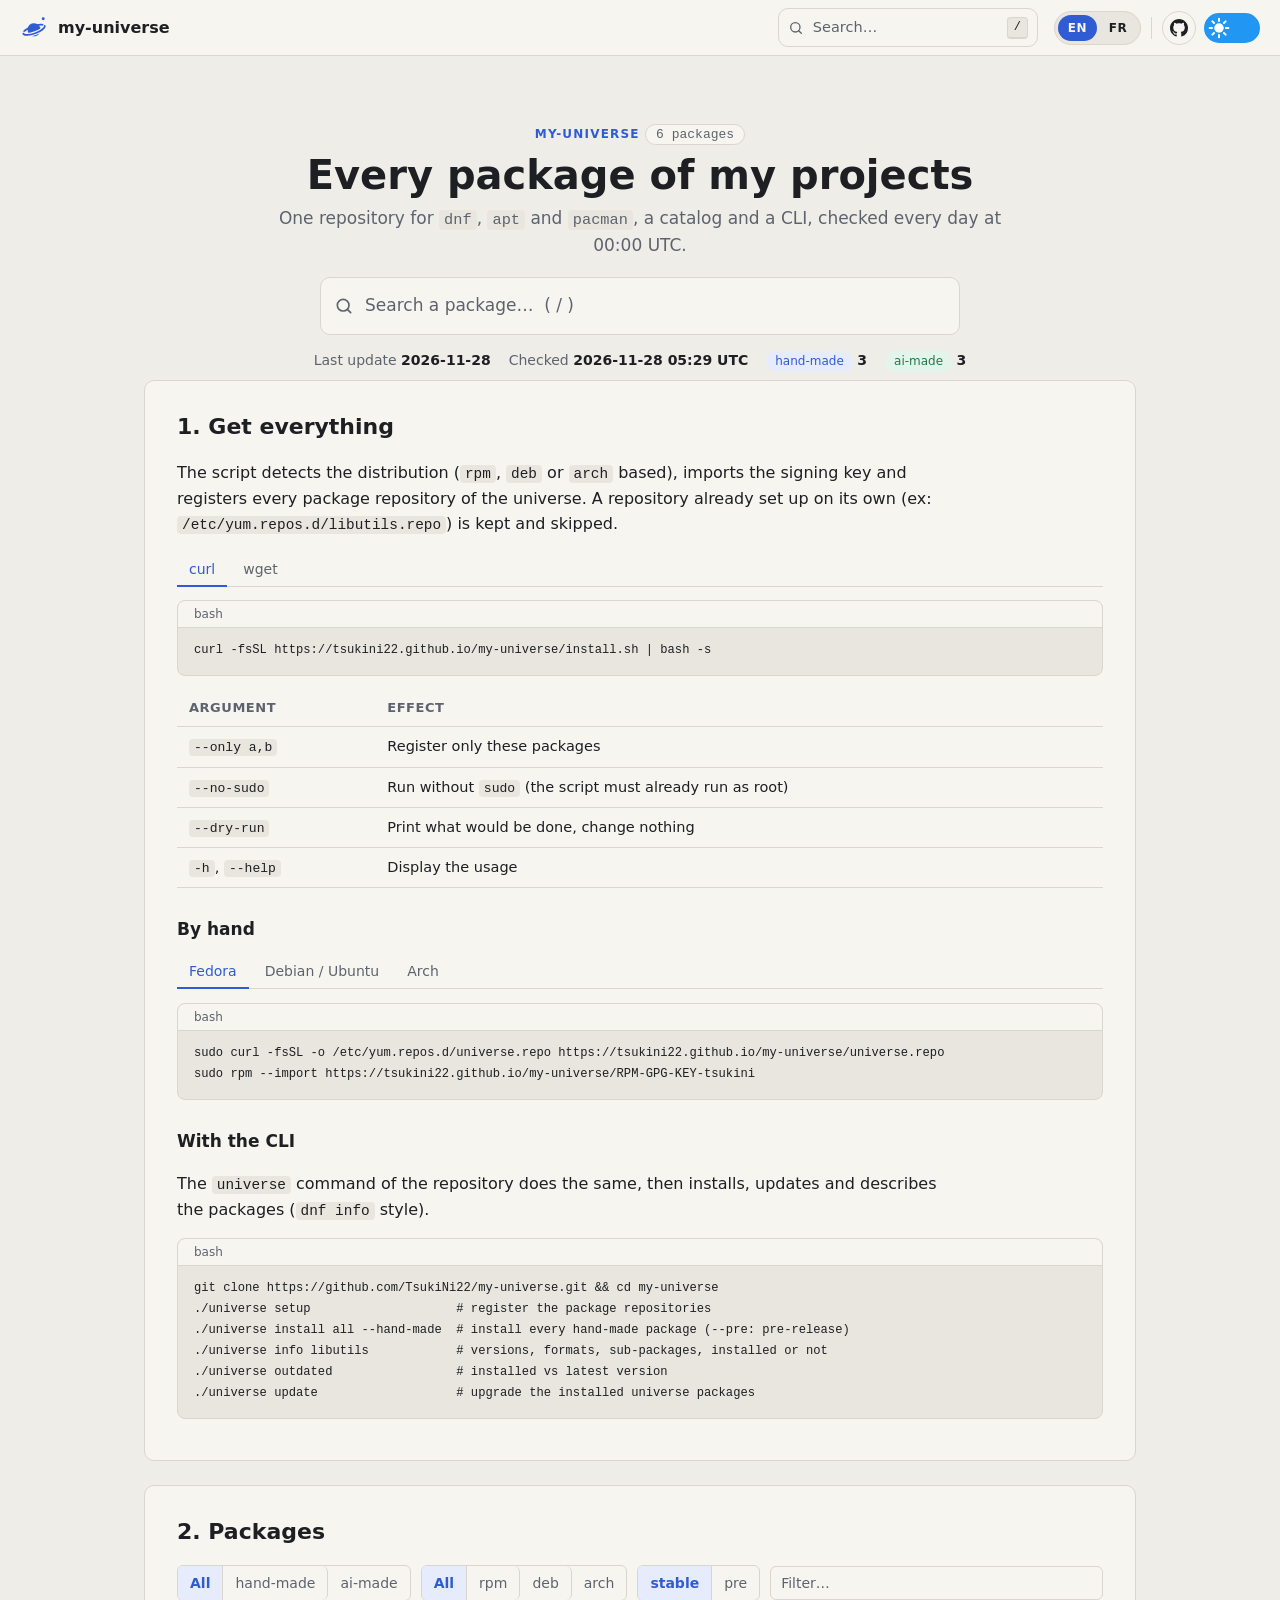
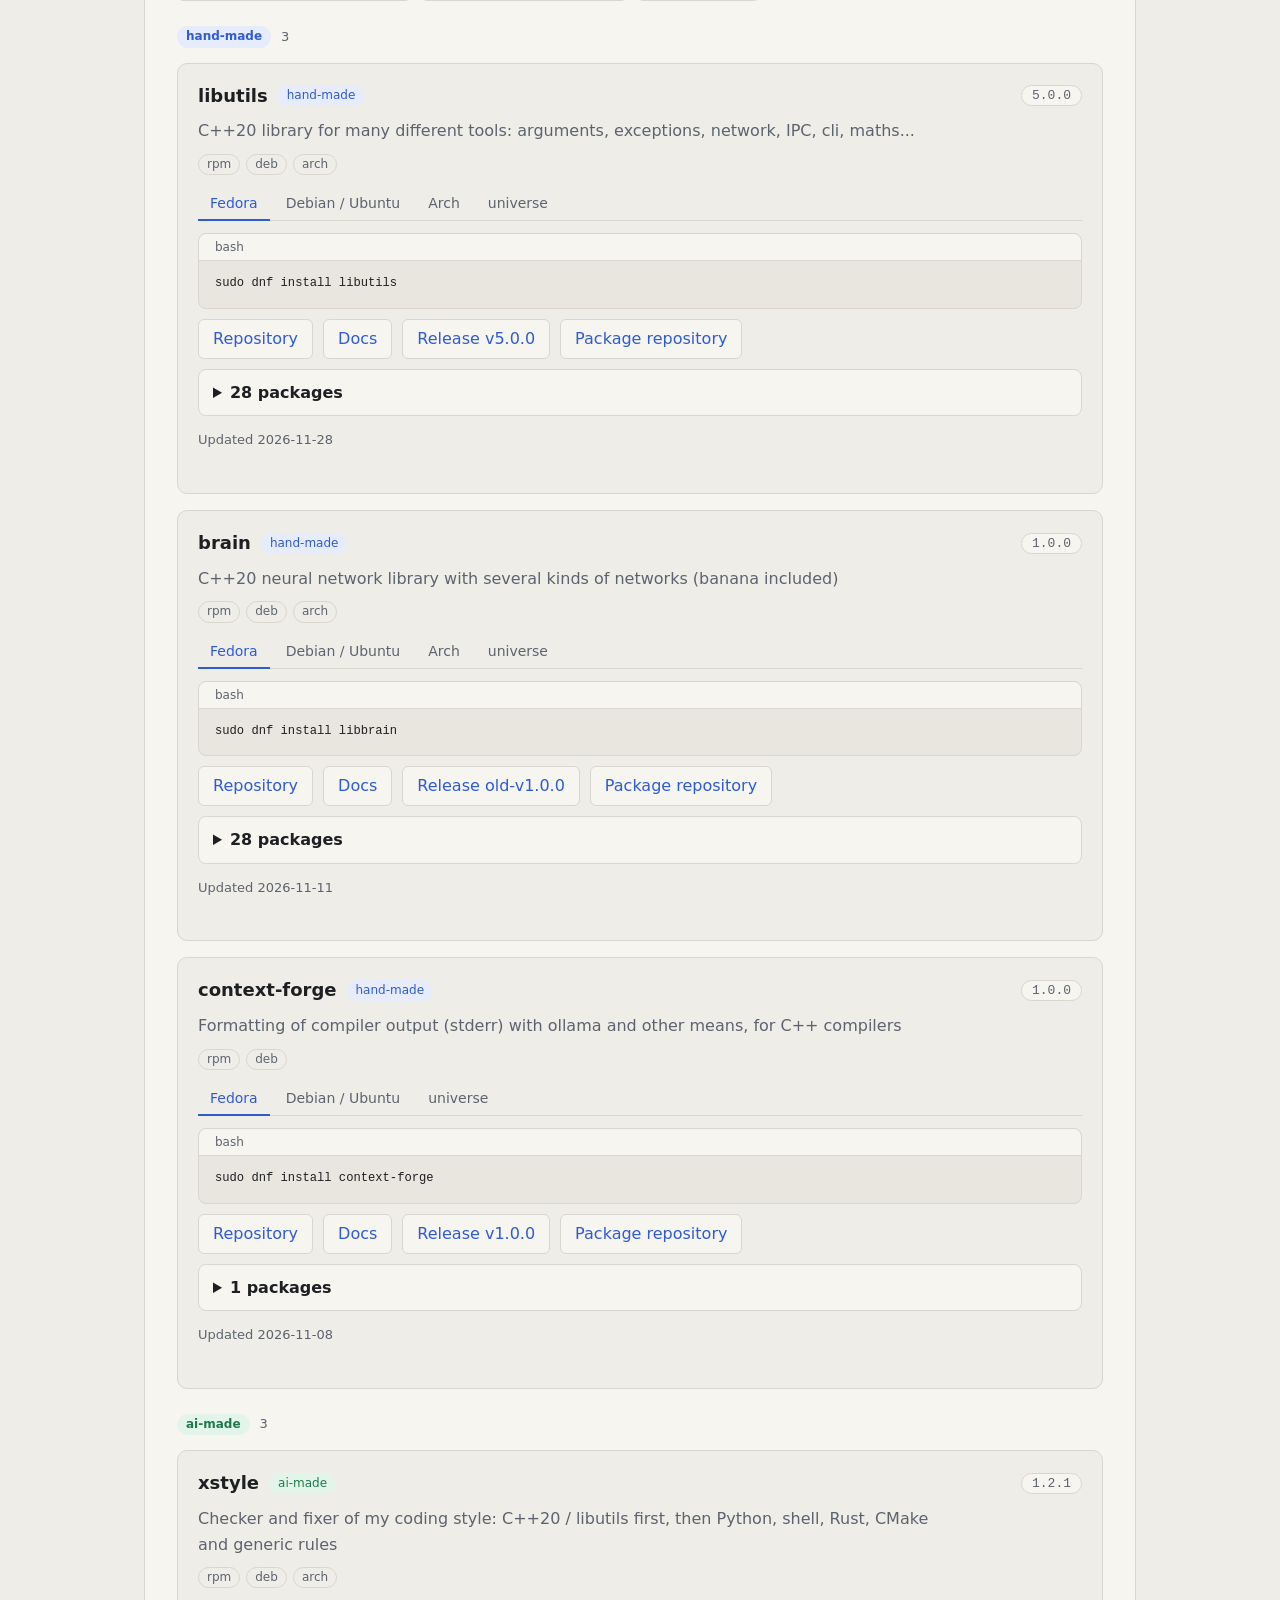
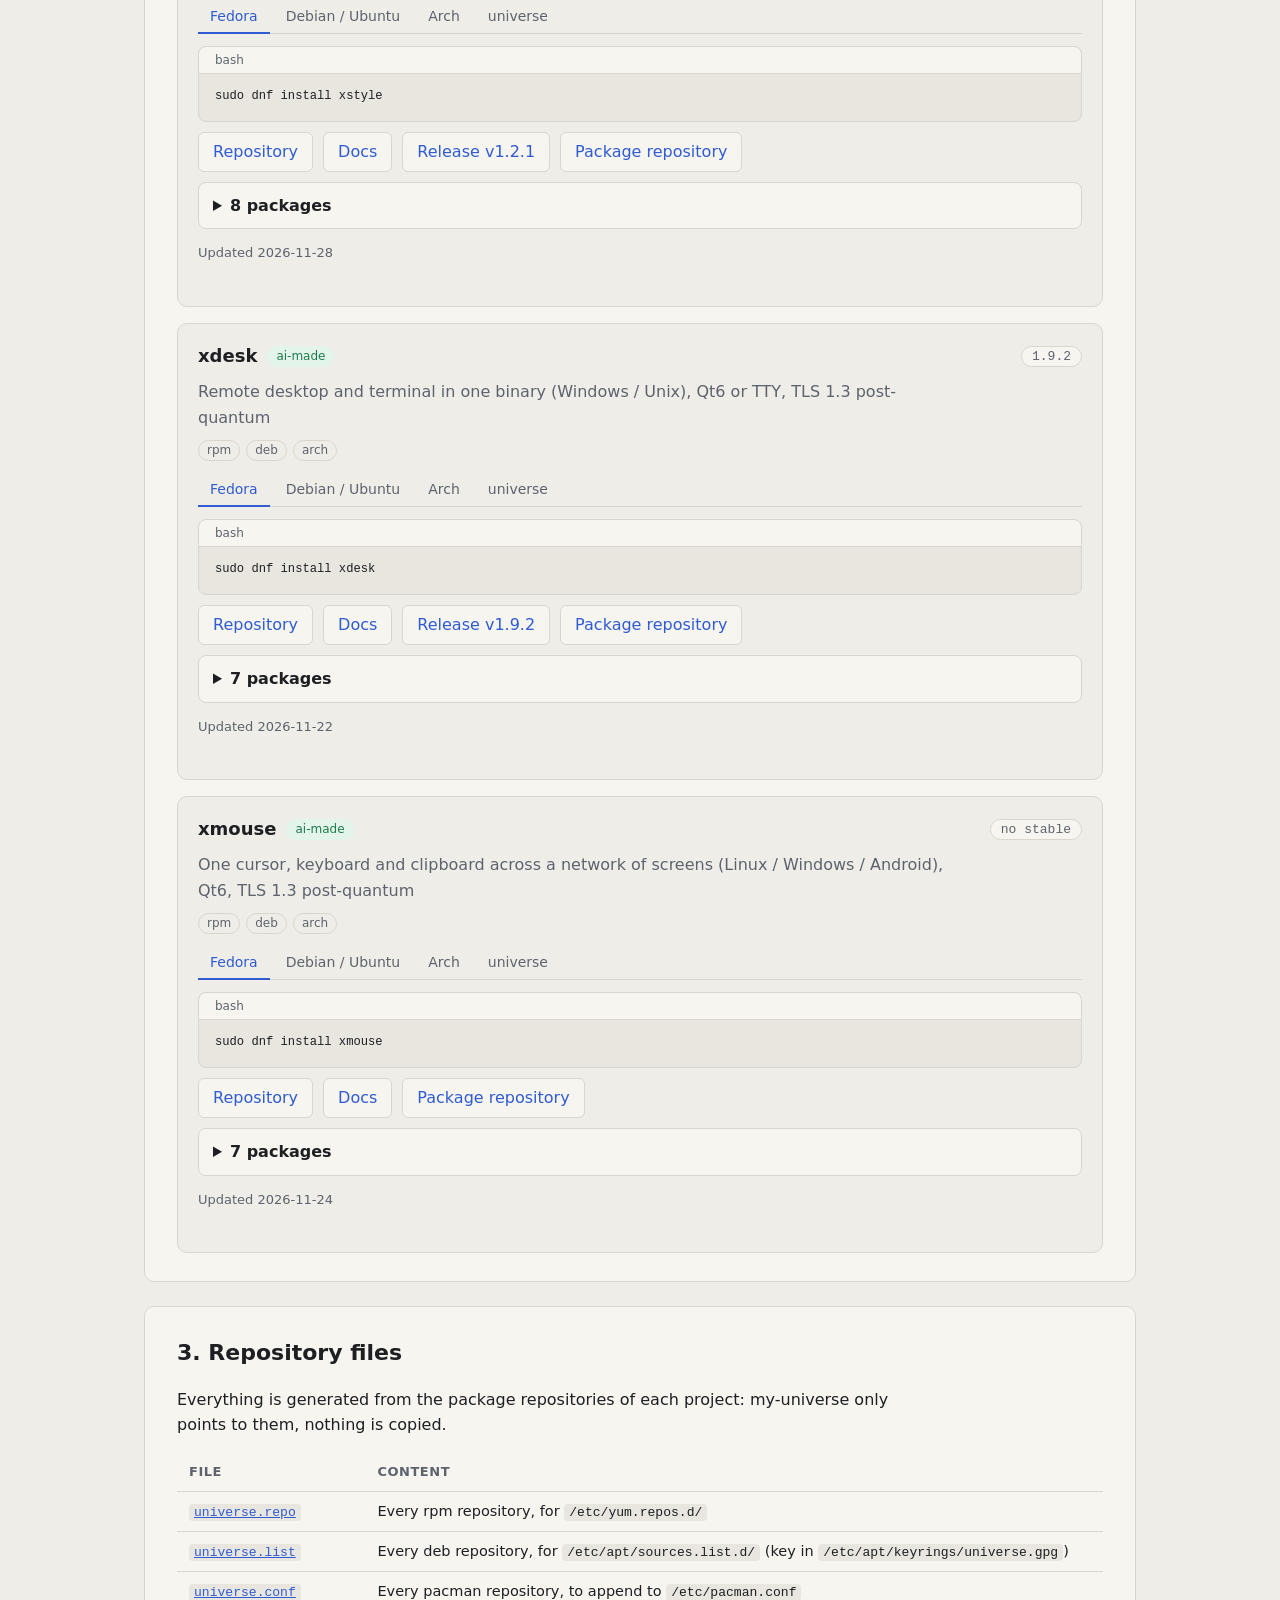
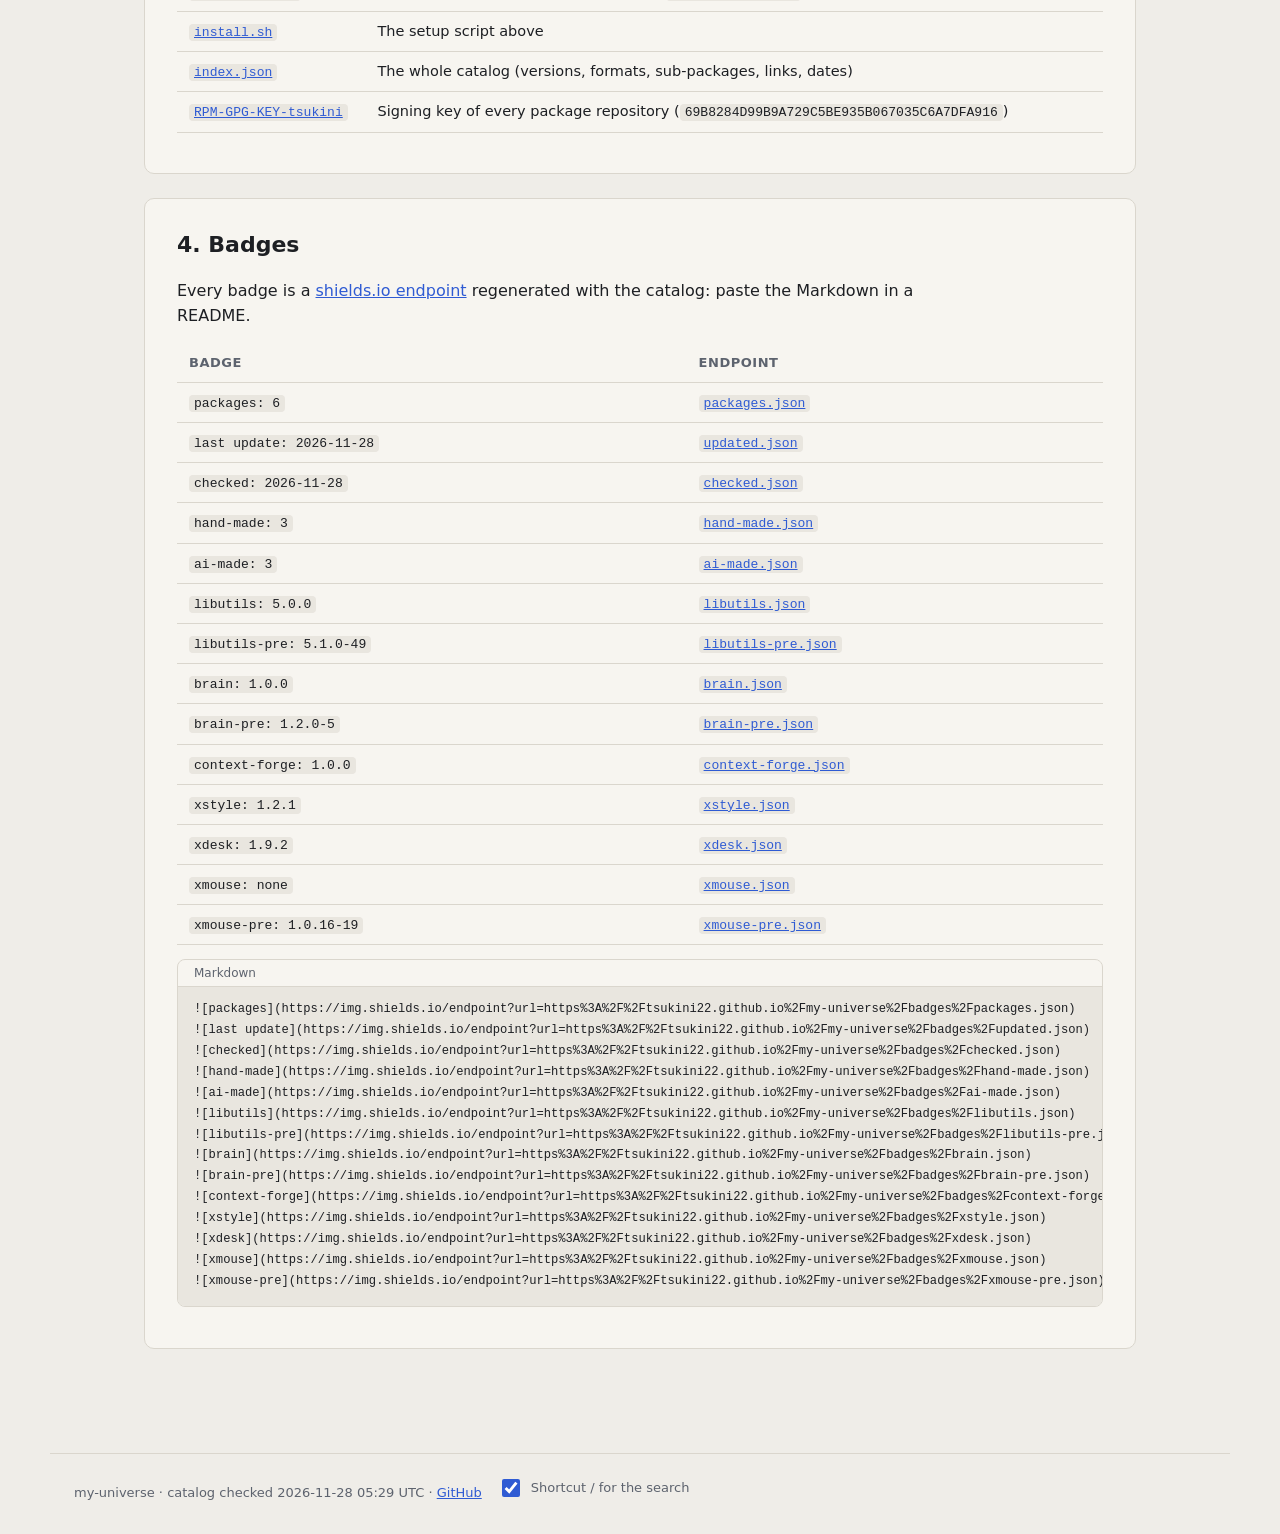
==== commit 0b55c962: "docs(site): deploy b2d5b16" ====
--- a/index.html
+++ b/index.html
@@ -652,14 +652,14 @@
 <div class="layout wide" id="top">
 <main id="main" tabindex="-1">
 <header class="hero">
-  <div class="page-eyebrow">my-universe <span class="badge">5 <span data-lang="en">packages</span><span data-lang="fr">paquets</span></span></div>
+  <div class="page-eyebrow">my-universe <span class="badge">6 <span data-lang="en">packages</span><span data-lang="fr">paquets</span></span></div>
   <h1><span data-lang="en">Every package of my projects</span><span data-lang="fr">Tous les paquets de mes projets</span></h1>
   <p class="lead"><span data-lang="en">One repository for <code>dnf</code>, <code>apt</code> and <code>pacman</code>, a catalog and a CLI, checked every day at 00:00 UTC.</span><span data-lang="fr">Un seul dépôt pour <code>dnf</code>, <code>apt</code> et <code>pacman</code>, un catalogue et une CLI, vérifiés chaque jour à 00:00 UTC.</span></p>
   <div class="sbox"><svg viewBox="0 0 24 24" fill="none" stroke="currentColor" stroke-width="2" stroke-linecap="round" aria-hidden="true"><circle cx="11" cy="11" r="7"/><path d="M20 20l-4-4"/></svg><input type="search" autocomplete="off" aria-label="Search a package" placeholder="Search a package…  ( / )" data-ph-fr="Rechercher un paquet…  ( / )"><ul class="results" hidden></ul></div>
   <div class="stats">
-    <span><span data-lang="en">Last update</span><span data-lang="fr">Dernière mise à jour</span> <b>2026-11-16</b></span>
-    <span><span data-lang="en">Checked</span><span data-lang="fr">Vérifié</span> <b>2026-11-21 04:46 UTC</b></span>
-    <span><span class="pill cat-hand-made">hand-made</span> <b>3</b></span> <span><span class="pill cat-ai-made">ai-made</span> <b>2</b></span>
+    <span><span data-lang="en">Last update</span><span data-lang="fr">Dernière mise à jour</span> <b>2026-11-28</b></span>
+    <span><span data-lang="en">Checked</span><span data-lang="fr">Vérifié</span> <b>2026-11-28 05:29 UTC</b></span>
+    <span><span class="pill cat-hand-made">hand-made</span> <b>3</b></span> <span><span class="pill cat-ai-made">ai-made</span> <b>3</b></span>
   </div>
 </header>
 
@@ -710,7 +710,7 @@
     <input class="pkg-filter" type="search" autocomplete="off" aria-label="Filter the packages" placeholder="Filter…" data-ph-fr="Filtrer…">
   </div>
   <p class="callout empty-filter" hidden><span data-lang="en">No package matches these filters.</span><span data-lang="fr">Aucun paquet ne correspond à ces filtres.</span></p>
-  <div class="cat-group" data-category="hand-made"><h3 id="hand-made"><span class="pill cat-hand-made">hand-made</span><span class="count">3</span></h3><div class="pkgs"><article class="pkg" id="pkg-libutils" data-category="hand-made" data-formats="rpm deb arch" data-search="libutils libutils libutils hand-made rpm deb arch C++20 library for many different tools: arguments, exceptions, network, IPC, cli, maths... Bibliothèque C++20 pour plein d&#x27;outils : arguments, exceptions, réseau, IPC, cli, maths... libutils libutils-as libutils-as-pre libutils-db libutils-db-pre libutils-dev libutils-dev-as libutils-dev-as-pre libutils-dev-db libutils-dev-db-pre libutils-dev-op libutils-dev-op-pre libutils-dev-pre libutils-op libutils-op-pre libutils-pre mingw64-libutils mingw64-libutils-db mingw64-libutils-db-pre mingw64-libutils-dev mingw64-libutils-dev-db mingw64-libutils-dev-db-pre mingw64-libutils-dev-op mingw64-libutils-dev-op-pre mingw64-libutils-dev-pre mingw64-libutils-op mingw64-libutils-op-pre mingw64-libutils-pre"><div class="pkg-head"><h4><a href="#pkg-libutils">libutils</a></h4><span class="pill cat-hand-made">hand-made</span><span class="spacer"></span><span class="badge" data-channel="stable">4.2.0</span><span class="badge pre" data-channel="pre">4.3.1-47 pre</span></div><p class="sum"><span data-lang="en">C++20 library for many different tools: arguments, exceptions, network, IPC, cli, maths...</span><span data-lang="fr">Bibliothèque C++20 pour plein d&#x27;outils : arguments, exceptions, réseau, IPC, cli, maths...</span></p><div class="fmts"><span class="pill">rpm</span><span class="pill">deb</span><span class="pill">arch</span></div><div class="ctabs" data-tabs="cmd-libutils" data-distro><button type="button" data-tab="rpm">Fedora</button><button type="button" data-tab="deb">Debian / Ubuntu</button><button type="button" data-tab="arch">Arch</button><button type="button" data-tab="cli">universe</button></div><div class="ctab-panel" data-tabs="cmd-libutils" data-tab="rpm"><pre data-title="bash" data-channel="stable"><code>sudo dnf install libutils</code></pre><pre data-title="bash" data-channel="pre"><code>sudo dnf install libutils-pre</code></pre></div><div class="ctab-panel" data-tabs="cmd-libutils" data-tab="deb"><pre data-title="bash" data-channel="stable"><code>sudo apt install libutils</code></pre><pre data-title="bash" data-channel="pre"><code>sudo apt install libutils-pre</code></pre></div><div class="ctab-panel" data-tabs="cmd-libutils" data-tab="arch"><pre data-title="bash" data-channel="stable"><code>sudo pacman -S libutils</code></pre><pre data-title="bash" data-channel="pre"><code>sudo pacman -S libutils-pre</code></pre></div><div class="ctab-panel" data-tabs="cmd-libutils" data-tab="cli"><pre data-title="bash" data-channel="stable"><code>./universe install libutils</code></pre><pre data-title="bash" data-channel="pre"><code>./universe install libutils --pre</code></pre></div><div class="links"><a href="https://github.com/TsukiNi22/libutils"><span data-lang="en">Repository</span><span data-lang="fr">Dépôt</span></a><a href="https://tsukini22.github.io/libutils/docs/">Docs</a><a href="https://github.com/TsukiNi22/libutils/releases/tag/v4.2.0">Release v4.2.0</a><a href="https://tsukini22.github.io/libutils"><span data-lang="en">Package repository</span><span data-lang="fr">Dépôt de paquets</span></a></div><details class="more"><summary><span data-lang="en">28 packages</span><span data-lang="fr">28 paquets</span></summary><div><div class="table-wrap" role="region" tabindex="0" aria-label="Packages of libutils"><table><thead><tr><th scope="col"><span data-lang="en">Package</span><span data-lang="fr">Paquet</span></th><th scope="col">Version</th><th scope="col">Description</th></tr></thead><tbody><tr><td><code>libutils</code></td><td><code>4.2.0-1</code></td><td>C++20 utility library (global)</td></tr><tr><td><code>libutils-as</code></td><td><code>4.2.0-1</code></td><td>C++20 utility library (asan)</td></tr><tr><td><code>libutils-as-pre</code></td><td><code>4.3.1-47</code></td><td>C++20 utility library (asan)</td></tr><tr><td><code>libutils-db</code></td><td><code>4.2.0-1</code></td><td>C++20 utility library (debug)</td></tr><tr><td><code>libutils-db-pre</code></td><td><code>4.3.1-47</code></td><td>C++20 utility library (debug)</td></tr><tr><td><code>libutils-dev</code></td><td><code>4.2.0-1</code></td><td>C++20 utility library (headers/cmake)</td></tr><tr><td><code>libutils-dev-as</code></td><td><code>4.2.0-1</code></td><td>C++20 utility library (headers/cmake)</td></tr><tr><td><code>libutils-dev-as-pre</code></td><td><code>4.3.1-47</code></td><td>C++20 utility library (headers/cmake)</td></tr><tr><td><code>libutils-dev-db</code></td><td><code>4.2.0-1</code></td><td>C++20 utility library (headers/cmake)</td></tr><tr><td><code>libutils-dev-db-pre</code></td><td><code>4.3.1-47</code></td><td>C++20 utility library (headers/cmake)</td></tr><tr><td><code>libutils-dev-op</code></td><td><code>4.2.0-1</code></td><td>C++20 utility library (headers/cmake)</td></tr><tr><td><code>libutils-dev-op-pre</code></td><td><code>4.3.1-47</code></td><td>C++20 utility library (headers/cmake)</td></tr><tr><td><code>libutils-dev-pre</code></td><td><code>4.3.1-47</code></td><td>C++20 utility library (headers/cmake)</td></tr><tr><td><code>libutils-op</code></td><td><code>4.2.0-1</code></td><td>C++20 utility library (optimized)</td></tr><tr><td><code>libutils-op-pre</code></td><td><code>4.3.1-47</code></td><td>C++20 utility library (optimized)</td></tr><tr><td><code>libutils-pre</code></td><td><code>4.3.1-47</code></td><td>C++20 utility library (global)</td></tr><tr><td><code>mingw64-libutils</code></td><td><code>4.2.0-1</code></td><td>C++20 utility library (global)</td></tr><tr><td><code>mingw64-libutils-db</code></td><td><code>4.2.0-1</code></td><td>C++20 utility library (debug)</td></tr><tr><td><code>mingw64-libutils-db-pre</code></td><td><code>4.3.1-47</code></td><td>C++20 utility library (debug)</td></tr><tr><td><code>mingw64-libutils-dev</code></td><td><code>4.2.0-1</code></td><td>C++20 utility library (headers/cmake)</td></tr><tr><td><code>mingw64-libutils-dev-db</code></td><td><code>4.2.0-1</code></td><td>C++20 utility library (headers/cmake)</td></tr><tr><td><code>mingw64-libutils-dev-db-pre</code></td><td><code>4.3.1-47</code></td><td>C++20 utility library (headers/cmake)</td></tr><tr><td><code>mingw64-libutils-dev-op</code></td><td><code>4.2.0-1</code></td><td>C++20 utility library (headers/cmake)</td></tr><tr><td><code>mingw64-libutils-dev-op-pre</code></td><td><code>4.3.1-47</code></td><td>C++20 utility library (headers/cmake)</td></tr><tr><td><code>mingw64-libutils-dev-pre</code></td><td><code>4.3.1-47</code></td><td>C++20 utility library (headers/cmake)</td></tr><tr><td><code>mingw64-libutils-op</code></td><td><code>4.2.0-1</code></td><td>C++20 utility library (optimized)</td></tr><tr><td><code>mingw64-libutils-op-pre</code></td><td><code>4.3.1-47</code></td><td>C++20 utility library (optimized)</td></tr><tr><td><code>mingw64-libutils-pre</code></td><td><code>4.3.1-47</code></td><td>C++20 utility library (global)</td></tr></tbody></table></div></div></details><div class="page-meta"><span><span data-lang="en">Updated</span><span data-lang="fr">Mis à jour</span> 2026-11-08</span></div></article><article class="pkg" id="pkg-brain" data-category="hand-made" data-formats="rpm deb arch" data-search="brain banana-brain libbrain hand-made rpm deb arch C++20 neural network library with several kinds of networks (banana included) Bibliothèque C++20 de réseaux de neurones avec plusieurs types de réseaux (banane incluse) libbrain libbrain-as libbrain-as-pre libbrain-db libbrain-db-pre libbrain-dev libbrain-dev-as libbrain-dev-as-pre libbrain-dev-db libbrain-dev-db-pre libbrain-dev-op libbrain-dev-op-pre libbrain-dev-pre libbrain-op libbrain-op-pre libbrain-pre mingw64-libbrain mingw64-libbrain-db mingw64-libbrain-db-pre mingw64-libbrain-dev mingw64-libbrain-dev-db mingw64-libbrain-dev-db-pre mingw64-libbrain-dev-op mingw64-libbrain-dev-op-pre mingw64-libbrain-dev-pre mingw64-libbrain-op mingw64-libbrain-op-pre mingw64-libbrain-pre"><div class="pkg-head"><h4><a href="#pkg-brain">brain</a></h4><span class="pill cat-hand-made">hand-made</span><span class="spacer"></span><span class="badge" data-channel="stable">1.0.0</span><span class="badge pre" data-channel="pre">1.2.0-5 pre</span></div><p class="sum"><span data-lang="en">C++20 neural network library with several kinds of networks (banana included)</span><span data-lang="fr">Bibliothèque C++20 de réseaux de neurones avec plusieurs types de réseaux (banane incluse)</span></p><div class="fmts"><span class="pill">rpm</span><span class="pill">deb</span><span class="pill">arch</span></div><div class="ctabs" data-tabs="cmd-brain" data-distro><button type="button" data-tab="rpm">Fedora</button><button type="button" data-tab="deb">Debian / Ubuntu</button><button type="button" data-tab="arch">Arch</button><button type="button" data-tab="cli">universe</button></div><div class="ctab-panel" data-tabs="cmd-brain" data-tab="rpm"><pre data-title="bash" data-channel="stable"><code>sudo dnf install libbrain</code></pre><pre data-title="bash" data-channel="pre"><code>sudo dnf install libbrain-pre</code></pre></div><div class="ctab-panel" data-tabs="cmd-brain" data-tab="deb"><pre data-title="bash" data-channel="stable"><code>sudo apt install libbrain</code></pre><pre data-title="bash" data-channel="pre"><code>sudo apt install libbrain-pre</code></pre></div><div class="ctab-panel" data-tabs="cmd-brain" data-tab="arch"><pre data-title="bash" data-channel="stable"><code>sudo pacman -S libbrain</code></pre><pre data-title="bash" data-channel="pre"><code>sudo pacman -S libbrain-pre</code></pre></div><div class="ctab-panel" data-tabs="cmd-brain" data-tab="cli"><pre data-title="bash" data-channel="stable"><code>./universe install brain</code></pre><pre data-title="bash" data-channel="pre"><code>./universe install brain --pre</code></pre></div><div class="links"><a href="https://github.com/TsukiNi22/banana-brain"><span data-lang="en">Repository</span><span data-lang="fr">Dépôt</span></a><a href="https://tsukini22.github.io/banana-brain/docs/">Docs</a><a href="https://github.com/TsukiNi22/banana-brain/releases/tag/old-v1.0.0">Release old-v1.0.0</a><a href="https://tsukini22.github.io/banana-brain"><span data-lang="en">Package repository</span><span data-lang="fr">Dépôt de paquets</span></a></div><details class="more"><summary><span data-lang="en">28 packages</span><span data-lang="fr">28 paquets</span></summary><div><div class="table-wrap" role="region" tabindex="0" aria-label="Packages of brain"><table><thead><tr><th scope="col"><span data-lang="en">Package</span><span data-lang="fr">Paquet</span></th><th scope="col">Version</th><th scope="col">Description</th></tr></thead><tbody><tr><td><code>libbrain</code></td><td><code>1.0.0-1</code></td><td>C++20 neural network library (global)</td></tr><tr><td><code>libbrain-as</code></td><td><code>1.0.0-1</code></td><td>C++20 neural network library (asan)</td></tr><tr><td><code>libbrain-as-pre</code></td><td><code>1.2.0-5</code></td><td>C++20 neural network library (asan)</td></tr><tr><td><code>libbrain-db</code></td><td><code>1.0.0-1</code></td><td>C++20 neural network library (debug)</td></tr><tr><td><code>libbrain-db-pre</code></td><td><code>1.2.0-5</code></td><td>C++20 neural network library (debug)</td></tr><tr><td><code>libbrain-dev</code></td><td><code>1.0.0-1</code></td><td>C++20 neural network library (headers/cmake)</td></tr><tr><td><code>libbrain-dev-as</code></td><td><code>1.0.0-1</code></td><td>C++20 neural network library (headers/cmake)</td></tr><tr><td><code>libbrain-dev-as-pre</code></td><td><code>1.2.0-5</code></td><td>C++20 neural network library (headers/cmake)</td></tr><tr><td><code>libbrain-dev-db</code></td><td><code>1.0.0-1</code></td><td>C++20 neural network library (headers/cmake)</td></tr><tr><td><code>libbrain-dev-db-pre</code></td><td><code>1.2.0-5</code></td><td>C++20 neural network library (headers/cmake)</td></tr><tr><td><code>libbrain-dev-op</code></td><td><code>1.0.0-1</code></td><td>C++20 neural network library (headers/cmake)</td></tr><tr><td><code>libbrain-dev-op-pre</code></td><td><code>1.2.0-5</code></td><td>C++20 neural network library (headers/cmake)</td></tr><tr><td><code>libbrain-dev-pre</code></td><td><code>1.2.0-5</code></td><td>C++20 neural network library (headers/cmake)</td></tr><tr><td><code>libbrain-op</code></td><td><code>1.0.0-1</code></td><td>C++20 neural network library (optimized)</td></tr><tr><td><code>libbrain-op-pre</code></td><td><code>1.2.0-5</code></td><td>C++20 neural network library (optimized)</td></tr><tr><td><code>libbrain-pre</code></td><td><code>1.2.0-5</code></td><td>C++20 neural network library (global)</td></tr><tr><td><code>mingw64-libbrain</code></td><td><code>1.0.0-1</code></td><td>C++20 neural network library (global)</td></tr><tr><td><code>mingw64-libbrain-db</code></td><td><code>1.0.0-1</code></td><td>C++20 neural network library (debug)</td></tr><tr><td><code>mingw64-libbrain-db-pre</code></td><td><code>1.2.0-5</code></td><td>C++20 neural network library (debug)</td></tr><tr><td><code>mingw64-libbrain-dev</code></td><td><code>1.0.0-1</code></td><td>C++20 neural network library (headers/cmake)</td></tr><tr><td><code>mingw64-libbrain-dev-db</code></td><td><code>1.0.0-1</code></td><td>C++20 neural network library (headers/cmake)</td></tr><tr><td><code>mingw64-libbrain-dev-db-pre</code></td><td><code>1.2.0-5</code></td><td>C++20 neural network library (headers/cmake)</td></tr><tr><td><code>mingw64-libbrain-dev-op</code></td><td><code>1.0.0-1</code></td><td>C++20 neural network library (headers/cmake)</td></tr><tr><td><code>mingw64-libbrain-dev-op-pre</code></td><td><code>1.2.0-5</code></td><td>C++20 neural network library (headers/cmake)</td></tr><tr><td><code>mingw64-libbrain-dev-pre</code></td><td><code>1.2.0-5</code></td><td>C++20 neural network library (headers/cmake)</td></tr><tr><td><code>mingw64-libbrain-op</code></td><td><code>1.0.0-1</code></td><td>C++20 neural network library (optimized)</td></tr><tr><td><code>mingw64-libbrain-op-pre</code></td><td><code>1.2.0-5</code></td><td>C++20 neural network library (optimized)</td></tr><tr><td><code>mingw64-libbrain-pre</code></td><td><code>1.2.0-5</code></td><td>C++20 neural network library (global)</td></tr></tbody></table></div></div></details><div class="page-meta"><span><span data-lang="en">Updated</span><span data-lang="fr">Mis à jour</span> 2026-11-11</span></div></article><article class="pkg" id="pkg-context-forge" data-category="hand-made" data-formats="rpm deb" data-search="context-forge context-forge context-forge hand-made rpm deb Formatting of compiler output (stderr) with ollama and other means, for C++ compilers Mise en forme de la sortie des compilateurs (stderr) avec ollama et d&#x27;autres moyens, pour le C++ context-forge"><div class="pkg-head"><h4><a href="#pkg-context-forge">context-forge</a></h4><span class="pill cat-hand-made">hand-made</span><span class="spacer"></span><span class="badge">1.0.0</span></div><p class="sum"><span data-lang="en">Formatting of compiler output (stderr) with ollama and other means, for C++ compilers</span><span data-lang="fr">Mise en forme de la sortie des compilateurs (stderr) avec ollama et d&#x27;autres moyens, pour le C++</span></p><div class="fmts"><span class="pill">rpm</span><span class="pill">deb</span></div><div class="ctabs" data-tabs="cmd-context-forge" data-distro><button type="button" data-tab="rpm">Fedora</button><button type="button" data-tab="deb">Debian / Ubuntu</button><button type="button" data-tab="cli">universe</button></div><div class="ctab-panel" data-tabs="cmd-context-forge" data-tab="rpm"><pre data-title="bash"><code>sudo dnf install context-forge</code></pre></div><div class="ctab-panel" data-tabs="cmd-context-forge" data-tab="deb"><pre data-title="bash"><code>sudo apt install context-forge</code></pre></div><div class="ctab-panel" data-tabs="cmd-context-forge" data-tab="cli"><pre data-title="bash"><code>./universe install context-forge</code></pre></div><div class="links"><a href="https://github.com/TsukiNi22/context-forge"><span data-lang="en">Repository</span><span data-lang="fr">Dépôt</span></a><a href="https://tsukini22.github.io/context-forge/">Docs</a><a href="https://github.com/TsukiNi22/context-forge/releases/tag/v1.0.0">Release v1.0.0</a><a href="https://tsukini22.github.io/context-forge"><span data-lang="en">Package repository</span><span data-lang="fr">Dépôt de paquets</span></a></div><details class="more"><summary><span data-lang="en">1 packages</span><span data-lang="fr">1 paquets</span></summary><div><div class="table-wrap" role="region" tabindex="0" aria-label="Packages of context-forge"><table><thead><tr><th scope="col"><span data-lang="en">Package</span><span data-lang="fr">Paquet</span></th><th scope="col">Version</th><th scope="col">Description</th></tr></thead><tbody><tr><td><code>context-forge</code></td><td><code>1.0.0-1</code></td><td>C++20 wrapper to format command output</td></tr></tbody></table></div></div></details><div class="page-meta"><span><span data-lang="en">Updated</span><span data-lang="fr">Mis à jour</span> 2026-11-08</span></div></article></div></div><div class="cat-group" data-category="ai-made"><h3 id="ai-made"><span class="pill cat-ai-made">ai-made</span><span class="count">2</span></h3><div class="pkgs"><article class="pkg" id="pkg-xstyle" data-category="ai-made" data-formats="rpm deb arch" data-search="xstyle xstyle xstyle ai-made rpm deb arch Checker and fixer of my coding style: C++20 / libutils first, then Python, shell, Rust, CMake and generic rules Vérificateur et correcteur de mon style de code : C++20 / libutils d&#x27;abord, puis Python, shell, Rust, CMake et règles génériques xstyle xstyle-as xstyle-as-pre xstyle-db xstyle-db-pre xstyle-op xstyle-op-pre xstyle-pre"><div class="pkg-head"><h4><a href="#pkg-xstyle">xstyle</a></h4><span class="pill cat-ai-made">ai-made</span><span class="spacer"></span><span class="badge" data-channel="stable">1.2.0</span><span class="badge pre" data-channel="pre">1.2.0-3 pre</span></div><p class="sum"><span data-lang="en">Checker and fixer of my coding style: C++20 / libutils first, then Python, shell, Rust, CMake and generic rules</span><span data-lang="fr">Vérificateur et correcteur de mon style de code : C++20 / libutils d&#x27;abord, puis Python, shell, Rust, CMake et règles génériques</span></p><div class="fmts"><span class="pill">rpm</span><span class="pill">deb</span><span class="pill">arch</span></div><div class="ctabs" data-tabs="cmd-xstyle" data-distro><button type="button" data-tab="rpm">Fedora</button><button type="button" data-tab="deb">Debian / Ubuntu</button><button type="button" data-tab="arch">Arch</button><button type="button" data-tab="cli">universe</button></div><div class="ctab-panel" data-tabs="cmd-xstyle" data-tab="rpm"><pre data-title="bash" data-channel="stable"><code>sudo dnf install xstyle</code></pre><pre data-title="bash" data-channel="pre"><code>sudo dnf install xstyle-pre</code></pre></div><div class="ctab-panel" data-tabs="cmd-xstyle" data-tab="deb"><pre data-title="bash" data-channel="stable"><code>sudo apt install xstyle</code></pre><pre data-title="bash" data-channel="pre"><code>sudo apt install xstyle-pre</code></pre></div><div class="ctab-panel" data-tabs="cmd-xstyle" data-tab="arch"><pre data-title="bash" data-channel="stable"><code>sudo pacman -S xstyle</code></pre><pre data-title="bash" data-channel="pre"><code>sudo pacman -S xstyle-pre</code></pre></div><div class="ctab-panel" data-tabs="cmd-xstyle" data-tab="cli"><pre data-title="bash" data-channel="stable"><code>./universe install xstyle</code></pre><pre data-title="bash" data-channel="pre"><code>./universe install xstyle --pre</code></pre></div><div class="links"><a href="https://github.com/TsukiNi22/xstyle"><span data-lang="en">Repository</span><span data-lang="fr">Dépôt</span></a><a href="https://tsukini22.github.io/xstyle/docs/">Docs</a><a href="https://github.com/TsukiNi22/xstyle/releases/tag/v1.2.0">Release v1.2.0</a><a href="https://tsukini22.github.io/xstyle"><span data-lang="en">Package repository</span><span data-lang="fr">Dépôt de paquets</span></a></div><details class="more"><summary><span data-lang="en">8 packages</span><span data-lang="fr">8 paquets</span></summary><div><div class="table-wrap" role="region" tabindex="0" aria-label="Packages of xstyle"><table><thead><tr><th scope="col"><span data-lang="en">Package</span><span data-lang="fr">Paquet</span></th><th scope="col">Version</th><th scope="col">Description</th></tr></thead><tbody><tr><td><code>xstyle</code></td><td><code>1.2.0-1</code></td><td>Coding style checker / fixer (global)</td></tr><tr><td><code>xstyle-as</code></td><td><code>1.2.0-1</code></td><td>Coding style checker / fixer (asan)</td></tr><tr><td><code>xstyle-as-pre</code></td><td><code>1.2.0-3</code></td><td>Coding style checker / fixer (asan)</td></tr><tr><td><code>xstyle-db</code></td><td><code>1.2.0-1</code></td><td>Coding style checker / fixer (debug)</td></tr><tr><td><code>xstyle-db-pre</code></td><td><code>1.2.0-3</code></td><td>Coding style checker / fixer (debug)</td></tr><tr><td><code>xstyle-op</code></td><td><code>1.2.0-1</code></td><td>Coding style checker / fixer (optimized)</td></tr><tr><td><code>xstyle-op-pre</code></td><td><code>1.2.0-3</code></td><td>Coding style checker / fixer (optimized)</td></tr><tr><td><code>xstyle-pre</code></td><td><code>1.2.0-3</code></td><td>Coding style checker / fixer (global)</td></tr></tbody></table></div></div></details><div class="page-meta"><span><span data-lang="en">Updated</span><span data-lang="fr">Mis à jour</span> 2026-11-16</span></div></article><article class="pkg" id="pkg-xdesk" data-category="ai-made" data-formats="rpm deb arch" data-search="xdesk xdesk xdesk ai-made rpm deb arch Remote desktop and terminal in one binary (Windows / Unix), Qt6 or TTY, TLS 1.3 post-quantum Bureau et terminal à distance en un seul binaire (Windows / Unix), Qt6 ou TTY, TLS 1.3 post-quantique mingw64-xdesk mingw64-xdesk-db mingw64-xdesk-op xdesk xdesk-as xdesk-db xdesk-op"><div class="pkg-head"><h4><a href="#pkg-xdesk">xdesk</a></h4><span class="pill cat-ai-made">ai-made</span><span class="spacer"></span><span class="badge">1.0.0</span></div><p class="sum"><span data-lang="en">Remote desktop and terminal in one binary (Windows / Unix), Qt6 or TTY, TLS 1.3 post-quantum</span><span data-lang="fr">Bureau et terminal à distance en un seul binaire (Windows / Unix), Qt6 ou TTY, TLS 1.3 post-quantique</span></p><div class="fmts"><span class="pill">rpm</span><span class="pill">deb</span><span class="pill">arch</span></div><div class="ctabs" data-tabs="cmd-xdesk" data-distro><button type="button" data-tab="rpm">Fedora</button><button type="button" data-tab="deb">Debian / Ubuntu</button><button type="button" data-tab="arch">Arch</button><button type="button" data-tab="cli">universe</button></div><div class="ctab-panel" data-tabs="cmd-xdesk" data-tab="rpm"><pre data-title="bash"><code>sudo dnf install xdesk</code></pre></div><div class="ctab-panel" data-tabs="cmd-xdesk" data-tab="deb"><pre data-title="bash"><code>sudo apt install xdesk</code></pre></div><div class="ctab-panel" data-tabs="cmd-xdesk" data-tab="arch"><pre data-title="bash"><code>sudo pacman -S xdesk</code></pre></div><div class="ctab-panel" data-tabs="cmd-xdesk" data-tab="cli"><pre data-title="bash"><code>./universe install xdesk</code></pre></div><div class="links"><a href="https://github.com/TsukiNi22/xdesk"><span data-lang="en">Repository</span><span data-lang="fr">Dépôt</span></a><a href="https://tsukini22.github.io/xdesk/docs/">Docs</a><a href="https://github.com/TsukiNi22/xdesk/releases/tag/v1.0.0">Release v1.0.0</a><a href="https://tsukini22.github.io/xdesk"><span data-lang="en">Package repository</span><span data-lang="fr">Dépôt de paquets</span></a></div><details class="more"><summary><span data-lang="en">7 packages</span><span data-lang="fr">7 paquets</span></summary><div><div class="table-wrap" role="region" tabindex="0" aria-label="Packages of xdesk"><table><thead><tr><th scope="col"><span data-lang="en">Package</span><span data-lang="fr">Paquet</span></th><th scope="col">Version</th><th scope="col">Description</th></tr></thead><tbody><tr><td><code>mingw64-xdesk</code></td><td><code>1.0.0-1</code></td><td>Project xdesk (global)</td></tr><tr><td><code>mingw64-xdesk-db</code></td><td><code>1.0.0-1</code></td><td>Project xdesk (debug)</td></tr><tr><td><code>mingw64-xdesk-op</code></td><td><code>1.0.0-1</code></td><td>Project xdesk (optimized)</td></tr><tr><td><code>xdesk</code></td><td><code>1.0.0-1</code></td><td>Project xdesk (global)</td></tr><tr><td><code>xdesk-as</code></td><td><code>1.0.0-1</code></td><td>Project xdesk (asan)</td></tr><tr><td><code>xdesk-db</code></td><td><code>1.0.0-1</code></td><td>Project xdesk (debug)</td></tr><tr><td><code>xdesk-op</code></td><td><code>1.0.0-1</code></td><td>Project xdesk (optimized)</td></tr></tbody></table></div></div></details><div class="page-meta"><span><span data-lang="en">Updated</span><span data-lang="fr">Mis à jour</span> 2026-11-09</span></div></article></div></div>
+  <div class="cat-group" data-category="hand-made"><h3 id="hand-made"><span class="pill cat-hand-made">hand-made</span><span class="count">3</span></h3><div class="pkgs"><article class="pkg" id="pkg-libutils" data-category="hand-made" data-formats="rpm deb arch" data-search="libutils libutils libutils hand-made rpm deb arch C++20 library for many different tools: arguments, exceptions, network, IPC, cli, maths... Bibliothèque C++20 pour plein d&#x27;outils : arguments, exceptions, réseau, IPC, cli, maths... libutils libutils-as libutils-as-pre libutils-db libutils-db-pre libutils-dev libutils-dev-as libutils-dev-as-pre libutils-dev-db libutils-dev-db-pre libutils-dev-op libutils-dev-op-pre libutils-dev-pre libutils-op libutils-op-pre libutils-pre mingw64-libutils mingw64-libutils-db mingw64-libutils-db-pre mingw64-libutils-dev mingw64-libutils-dev-db mingw64-libutils-dev-db-pre mingw64-libutils-dev-op mingw64-libutils-dev-op-pre mingw64-libutils-dev-pre mingw64-libutils-op mingw64-libutils-op-pre mingw64-libutils-pre"><div class="pkg-head"><h4><a href="#pkg-libutils">libutils</a></h4><span class="pill cat-hand-made">hand-made</span><span class="spacer"></span><span class="badge" data-channel="stable">5.0.0</span><span class="badge pre" data-channel="pre">5.1.0-49 pre</span></div><p class="sum"><span data-lang="en">C++20 library for many different tools: arguments, exceptions, network, IPC, cli, maths...</span><span data-lang="fr">Bibliothèque C++20 pour plein d&#x27;outils : arguments, exceptions, réseau, IPC, cli, maths...</span></p><div class="fmts"><span class="pill">rpm</span><span class="pill">deb</span><span class="pill">arch</span></div><div class="ctabs" data-tabs="cmd-libutils" data-distro><button type="button" data-tab="rpm">Fedora</button><button type="button" data-tab="deb">Debian / Ubuntu</button><button type="button" data-tab="arch">Arch</button><button type="button" data-tab="cli">universe</button></div><div class="ctab-panel" data-tabs="cmd-libutils" data-tab="rpm"><pre data-title="bash" data-channel="stable"><code>sudo dnf install libutils</code></pre><pre data-title="bash" data-channel="pre"><code>sudo dnf install libutils-pre</code></pre></div><div class="ctab-panel" data-tabs="cmd-libutils" data-tab="deb"><pre data-title="bash" data-channel="stable"><code>sudo apt install libutils</code></pre><pre data-title="bash" data-channel="pre"><code>sudo apt install libutils-pre</code></pre></div><div class="ctab-panel" data-tabs="cmd-libutils" data-tab="arch"><pre data-title="bash" data-channel="stable"><code>sudo pacman -S libutils</code></pre><pre data-title="bash" data-channel="pre"><code>sudo pacman -S libutils-pre</code></pre></div><div class="ctab-panel" data-tabs="cmd-libutils" data-tab="cli"><pre data-title="bash" data-channel="stable"><code>./universe install libutils</code></pre><pre data-title="bash" data-channel="pre"><code>./universe install libutils --pre</code></pre></div><div class="links"><a href="https://github.com/TsukiNi22/libutils"><span data-lang="en">Repository</span><span data-lang="fr">Dépôt</span></a><a href="https://tsukini22.github.io/libutils/docs/">Docs</a><a href="https://github.com/TsukiNi22/libutils/releases/tag/v5.0.0">Release v5.0.0</a><a href="https://tsukini22.github.io/libutils"><span data-lang="en">Package repository</span><span data-lang="fr">Dépôt de paquets</span></a></div><details class="more"><summary><span data-lang="en">28 packages</span><span data-lang="fr">28 paquets</span></summary><div><div class="table-wrap" role="region" tabindex="0" aria-label="Packages of libutils"><table><thead><tr><th scope="col"><span data-lang="en">Package</span><span data-lang="fr">Paquet</span></th><th scope="col">Version</th><th scope="col">Description</th></tr></thead><tbody><tr><td><code>libutils</code></td><td><code>5.0.0-1</code></td><td>C++20 utility library (global)</td></tr><tr><td><code>libutils-as</code></td><td><code>5.0.0-1</code></td><td>C++20 utility library (asan)</td></tr><tr><td><code>libutils-as-pre</code></td><td><code>5.1.0-49</code></td><td>C++20 utility library (asan)</td></tr><tr><td><code>libutils-db</code></td><td><code>5.0.0-1</code></td><td>C++20 utility library (debug)</td></tr><tr><td><code>libutils-db-pre</code></td><td><code>5.1.0-49</code></td><td>C++20 utility library (debug)</td></tr><tr><td><code>libutils-dev</code></td><td><code>5.0.0-1</code></td><td>C++20 utility library (headers/cmake)</td></tr><tr><td><code>libutils-dev-as</code></td><td><code>5.0.0-1</code></td><td>C++20 utility library (headers/cmake)</td></tr><tr><td><code>libutils-dev-as-pre</code></td><td><code>5.1.0-49</code></td><td>C++20 utility library (headers/cmake)</td></tr><tr><td><code>libutils-dev-db</code></td><td><code>5.0.0-1</code></td><td>C++20 utility library (headers/cmake)</td></tr><tr><td><code>libutils-dev-db-pre</code></td><td><code>5.1.0-49</code></td><td>C++20 utility library (headers/cmake)</td></tr><tr><td><code>libutils-dev-op</code></td><td><code>5.0.0-1</code></td><td>C++20 utility library (headers/cmake)</td></tr><tr><td><code>libutils-dev-op-pre</code></td><td><code>5.1.0-49</code></td><td>C++20 utility library (headers/cmake)</td></tr><tr><td><code>libutils-dev-pre</code></td><td><code>5.1.0-49</code></td><td>C++20 utility library (headers/cmake)</td></tr><tr><td><code>libutils-op</code></td><td><code>5.0.0-1</code></td><td>C++20 utility library (optimized)</td></tr><tr><td><code>libutils-op-pre</code></td><td><code>5.1.0-49</code></td><td>C++20 utility library (optimized)</td></tr><tr><td><code>libutils-pre</code></td><td><code>5.1.0-49</code></td><td>C++20 utility library (global)</td></tr><tr><td><code>mingw64-libutils</code></td><td><code>5.0.0-1</code></td><td>C++20 utility library (global)</td></tr><tr><td><code>mingw64-libutils-db</code></td><td><code>5.0.0-1</code></td><td>C++20 utility library (debug)</td></tr><tr><td><code>mingw64-libutils-db-pre</code></td><td><code>5.1.0-49</code></td><td>C++20 utility library (debug)</td></tr><tr><td><code>mingw64-libutils-dev</code></td><td><code>5.0.0-1</code></td><td>C++20 utility library (headers/cmake)</td></tr><tr><td><code>mingw64-libutils-dev-db</code></td><td><code>5.0.0-1</code></td><td>C++20 utility library (headers/cmake)</td></tr><tr><td><code>mingw64-libutils-dev-db-pre</code></td><td><code>5.1.0-49</code></td><td>C++20 utility library (headers/cmake)</td></tr><tr><td><code>mingw64-libutils-dev-op</code></td><td><code>5.0.0-1</code></td><td>C++20 utility library (headers/cmake)</td></tr><tr><td><code>mingw64-libutils-dev-op-pre</code></td><td><code>5.1.0-49</code></td><td>C++20 utility library (headers/cmake)</td></tr><tr><td><code>mingw64-libutils-dev-pre</code></td><td><code>5.1.0-49</code></td><td>C++20 utility library (headers/cmake)</td></tr><tr><td><code>mingw64-libutils-op</code></td><td><code>5.0.0-1</code></td><td>C++20 utility library (optimized)</td></tr><tr><td><code>mingw64-libutils-op-pre</code></td><td><code>5.1.0-49</code></td><td>C++20 utility library (optimized)</td></tr><tr><td><code>mingw64-libutils-pre</code></td><td><code>5.1.0-49</code></td><td>C++20 utility library (global)</td></tr></tbody></table></div></div></details><div class="page-meta"><span><span data-lang="en">Updated</span><span data-lang="fr">Mis à jour</span> 2026-11-28</span></div></article><article class="pkg" id="pkg-brain" data-category="hand-made" data-formats="rpm deb arch" data-search="brain banana-brain libbrain hand-made rpm deb arch C++20 neural network library with several kinds of networks (banana included) Bibliothèque C++20 de réseaux de neurones avec plusieurs types de réseaux (banane incluse) libbrain libbrain-as libbrain-as-pre libbrain-db libbrain-db-pre libbrain-dev libbrain-dev-as libbrain-dev-as-pre libbrain-dev-db libbrain-dev-db-pre libbrain-dev-op libbrain-dev-op-pre libbrain-dev-pre libbrain-op libbrain-op-pre libbrain-pre mingw64-libbrain mingw64-libbrain-db mingw64-libbrain-db-pre mingw64-libbrain-dev mingw64-libbrain-dev-db mingw64-libbrain-dev-db-pre mingw64-libbrain-dev-op mingw64-libbrain-dev-op-pre mingw64-libbrain-dev-pre mingw64-libbrain-op mingw64-libbrain-op-pre mingw64-libbrain-pre"><div class="pkg-head"><h4><a href="#pkg-brain">brain</a></h4><span class="pill cat-hand-made">hand-made</span><span class="spacer"></span><span class="badge" data-channel="stable">1.0.0</span><span class="badge pre" data-channel="pre">1.2.0-5 pre</span></div><p class="sum"><span data-lang="en">C++20 neural network library with several kinds of networks (banana included)</span><span data-lang="fr">Bibliothèque C++20 de réseaux de neurones avec plusieurs types de réseaux (banane incluse)</span></p><div class="fmts"><span class="pill">rpm</span><span class="pill">deb</span><span class="pill">arch</span></div><div class="ctabs" data-tabs="cmd-brain" data-distro><button type="button" data-tab="rpm">Fedora</button><button type="button" data-tab="deb">Debian / Ubuntu</button><button type="button" data-tab="arch">Arch</button><button type="button" data-tab="cli">universe</button></div><div class="ctab-panel" data-tabs="cmd-brain" data-tab="rpm"><pre data-title="bash" data-channel="stable"><code>sudo dnf install libbrain</code></pre><pre data-title="bash" data-channel="pre"><code>sudo dnf install libbrain-pre</code></pre></div><div class="ctab-panel" data-tabs="cmd-brain" data-tab="deb"><pre data-title="bash" data-channel="stable"><code>sudo apt install libbrain</code></pre><pre data-title="bash" data-channel="pre"><code>sudo apt install libbrain-pre</code></pre></div><div class="ctab-panel" data-tabs="cmd-brain" data-tab="arch"><pre data-title="bash" data-channel="stable"><code>sudo pacman -S libbrain</code></pre><pre data-title="bash" data-channel="pre"><code>sudo pacman -S libbrain-pre</code></pre></div><div class="ctab-panel" data-tabs="cmd-brain" data-tab="cli"><pre data-title="bash" data-channel="stable"><code>./universe install brain</code></pre><pre data-title="bash" data-channel="pre"><code>./universe install brain --pre</code></pre></div><div class="links"><a href="https://github.com/TsukiNi22/banana-brain"><span data-lang="en">Repository</span><span data-lang="fr">Dépôt</span></a><a href="https://tsukini22.github.io/banana-brain/docs/">Docs</a><a href="https://github.com/TsukiNi22/banana-brain/releases/tag/old-v1.0.0">Release old-v1.0.0</a><a href="https://tsukini22.github.io/banana-brain"><span data-lang="en">Package repository</span><span data-lang="fr">Dépôt de paquets</span></a></div><details class="more"><summary><span data-lang="en">28 packages</span><span data-lang="fr">28 paquets</span></summary><div><div class="table-wrap" role="region" tabindex="0" aria-label="Packages of brain"><table><thead><tr><th scope="col"><span data-lang="en">Package</span><span data-lang="fr">Paquet</span></th><th scope="col">Version</th><th scope="col">Description</th></tr></thead><tbody><tr><td><code>libbrain</code></td><td><code>1.0.0-1</code></td><td>C++20 neural network library (global)</td></tr><tr><td><code>libbrain-as</code></td><td><code>1.0.0-1</code></td><td>C++20 neural network library (asan)</td></tr><tr><td><code>libbrain-as-pre</code></td><td><code>1.2.0-5</code></td><td>C++20 neural network library (asan)</td></tr><tr><td><code>libbrain-db</code></td><td><code>1.0.0-1</code></td><td>C++20 neural network library (debug)</td></tr><tr><td><code>libbrain-db-pre</code></td><td><code>1.2.0-5</code></td><td>C++20 neural network library (debug)</td></tr><tr><td><code>libbrain-dev</code></td><td><code>1.0.0-1</code></td><td>C++20 neural network library (headers/cmake)</td></tr><tr><td><code>libbrain-dev-as</code></td><td><code>1.0.0-1</code></td><td>C++20 neural network library (headers/cmake)</td></tr><tr><td><code>libbrain-dev-as-pre</code></td><td><code>1.2.0-5</code></td><td>C++20 neural network library (headers/cmake)</td></tr><tr><td><code>libbrain-dev-db</code></td><td><code>1.0.0-1</code></td><td>C++20 neural network library (headers/cmake)</td></tr><tr><td><code>libbrain-dev-db-pre</code></td><td><code>1.2.0-5</code></td><td>C++20 neural network library (headers/cmake)</td></tr><tr><td><code>libbrain-dev-op</code></td><td><code>1.0.0-1</code></td><td>C++20 neural network library (headers/cmake)</td></tr><tr><td><code>libbrain-dev-op-pre</code></td><td><code>1.2.0-5</code></td><td>C++20 neural network library (headers/cmake)</td></tr><tr><td><code>libbrain-dev-pre</code></td><td><code>1.2.0-5</code></td><td>C++20 neural network library (headers/cmake)</td></tr><tr><td><code>libbrain-op</code></td><td><code>1.0.0-1</code></td><td>C++20 neural network library (optimized)</td></tr><tr><td><code>libbrain-op-pre</code></td><td><code>1.2.0-5</code></td><td>C++20 neural network library (optimized)</td></tr><tr><td><code>libbrain-pre</code></td><td><code>1.2.0-5</code></td><td>C++20 neural network library (global)</td></tr><tr><td><code>mingw64-libbrain</code></td><td><code>1.0.0-1</code></td><td>C++20 neural network library (global)</td></tr><tr><td><code>mingw64-libbrain-db</code></td><td><code>1.0.0-1</code></td><td>C++20 neural network library (debug)</td></tr><tr><td><code>mingw64-libbrain-db-pre</code></td><td><code>1.2.0-5</code></td><td>C++20 neural network library (debug)</td></tr><tr><td><code>mingw64-libbrain-dev</code></td><td><code>1.0.0-1</code></td><td>C++20 neural network library (headers/cmake)</td></tr><tr><td><code>mingw64-libbrain-dev-db</code></td><td><code>1.0.0-1</code></td><td>C++20 neural network library (headers/cmake)</td></tr><tr><td><code>mingw64-libbrain-dev-db-pre</code></td><td><code>1.2.0-5</code></td><td>C++20 neural network library (headers/cmake)</td></tr><tr><td><code>mingw64-libbrain-dev-op</code></td><td><code>1.0.0-1</code></td><td>C++20 neural network library (headers/cmake)</td></tr><tr><td><code>mingw64-libbrain-dev-op-pre</code></td><td><code>1.2.0-5</code></td><td>C++20 neural network library (headers/cmake)</td></tr><tr><td><code>mingw64-libbrain-dev-pre</code></td><td><code>1.2.0-5</code></td><td>C++20 neural network library (headers/cmake)</td></tr><tr><td><code>mingw64-libbrain-op</code></td><td><code>1.0.0-1</code></td><td>C++20 neural network library (optimized)</td></tr><tr><td><code>mingw64-libbrain-op-pre</code></td><td><code>1.2.0-5</code></td><td>C++20 neural network library (optimized)</td></tr><tr><td><code>mingw64-libbrain-pre</code></td><td><code>1.2.0-5</code></td><td>C++20 neural network library (global)</td></tr></tbody></table></div></div></details><div class="page-meta"><span><span data-lang="en">Updated</span><span data-lang="fr">Mis à jour</span> 2026-11-11</span></div></article><article class="pkg" id="pkg-context-forge" data-category="hand-made" data-formats="rpm deb" data-search="context-forge context-forge context-forge hand-made rpm deb Formatting of compiler output (stderr) with ollama and other means, for C++ compilers Mise en forme de la sortie des compilateurs (stderr) avec ollama et d&#x27;autres moyens, pour le C++ context-forge"><div class="pkg-head"><h4><a href="#pkg-context-forge">context-forge</a></h4><span class="pill cat-hand-made">hand-made</span><span class="spacer"></span><span class="badge">1.0.0</span></div><p class="sum"><span data-lang="en">Formatting of compiler output (stderr) with ollama and other means, for C++ compilers</span><span data-lang="fr">Mise en forme de la sortie des compilateurs (stderr) avec ollama et d&#x27;autres moyens, pour le C++</span></p><div class="fmts"><span class="pill">rpm</span><span class="pill">deb</span></div><div class="ctabs" data-tabs="cmd-context-forge" data-distro><button type="button" data-tab="rpm">Fedora</button><button type="button" data-tab="deb">Debian / Ubuntu</button><button type="button" data-tab="cli">universe</button></div><div class="ctab-panel" data-tabs="cmd-context-forge" data-tab="rpm"><pre data-title="bash"><code>sudo dnf install context-forge</code></pre></div><div class="ctab-panel" data-tabs="cmd-context-forge" data-tab="deb"><pre data-title="bash"><code>sudo apt install context-forge</code></pre></div><div class="ctab-panel" data-tabs="cmd-context-forge" data-tab="cli"><pre data-title="bash"><code>./universe install context-forge</code></pre></div><div class="links"><a href="https://github.com/TsukiNi22/context-forge"><span data-lang="en">Repository</span><span data-lang="fr">Dépôt</span></a><a href="https://tsukini22.github.io/context-forge/">Docs</a><a href="https://github.com/TsukiNi22/context-forge/releases/tag/v1.0.0">Release v1.0.0</a><a href="https://tsukini22.github.io/context-forge"><span data-lang="en">Package repository</span><span data-lang="fr">Dépôt de paquets</span></a></div><details class="more"><summary><span data-lang="en">1 packages</span><span data-lang="fr">1 paquets</span></summary><div><div class="table-wrap" role="region" tabindex="0" aria-label="Packages of context-forge"><table><thead><tr><th scope="col"><span data-lang="en">Package</span><span data-lang="fr">Paquet</span></th><th scope="col">Version</th><th scope="col">Description</th></tr></thead><tbody><tr><td><code>context-forge</code></td><td><code>1.0.0-1</code></td><td>C++20 wrapper to format command output</td></tr></tbody></table></div></div></details><div class="page-meta"><span><span data-lang="en">Updated</span><span data-lang="fr">Mis à jour</span> 2026-11-08</span></div></article></div></div><div class="cat-group" data-category="ai-made"><h3 id="ai-made"><span class="pill cat-ai-made">ai-made</span><span class="count">3</span></h3><div class="pkgs"><article class="pkg" id="pkg-xstyle" data-category="ai-made" data-formats="rpm deb arch" data-search="xstyle xstyle xstyle ai-made rpm deb arch Checker and fixer of my coding style: C++20 / libutils first, then Python, shell, Rust, CMake and generic rules Vérificateur et correcteur de mon style de code : C++20 / libutils d&#x27;abord, puis Python, shell, Rust, CMake et règles génériques xstyle xstyle-as xstyle-as-pre xstyle-db xstyle-db-pre xstyle-op xstyle-op-pre xstyle-pre"><div class="pkg-head"><h4><a href="#pkg-xstyle">xstyle</a></h4><span class="pill cat-ai-made">ai-made</span><span class="spacer"></span><span class="badge">1.2.1</span></div><p class="sum"><span data-lang="en">Checker and fixer of my coding style: C++20 / libutils first, then Python, shell, Rust, CMake and generic rules</span><span data-lang="fr">Vérificateur et correcteur de mon style de code : C++20 / libutils d&#x27;abord, puis Python, shell, Rust, CMake et règles génériques</span></p><div class="fmts"><span class="pill">rpm</span><span class="pill">deb</span><span class="pill">arch</span></div><div class="ctabs" data-tabs="cmd-xstyle" data-distro><button type="button" data-tab="rpm">Fedora</button><button type="button" data-tab="deb">Debian / Ubuntu</button><button type="button" data-tab="arch">Arch</button><button type="button" data-tab="cli">universe</button></div><div class="ctab-panel" data-tabs="cmd-xstyle" data-tab="rpm"><pre data-title="bash"><code>sudo dnf install xstyle</code></pre></div><div class="ctab-panel" data-tabs="cmd-xstyle" data-tab="deb"><pre data-title="bash"><code>sudo apt install xstyle</code></pre></div><div class="ctab-panel" data-tabs="cmd-xstyle" data-tab="arch"><pre data-title="bash"><code>sudo pacman -S xstyle</code></pre></div><div class="ctab-panel" data-tabs="cmd-xstyle" data-tab="cli"><pre data-title="bash"><code>./universe install xstyle</code></pre></div><div class="links"><a href="https://github.com/TsukiNi22/xstyle"><span data-lang="en">Repository</span><span data-lang="fr">Dépôt</span></a><a href="https://tsukini22.github.io/xstyle/docs/">Docs</a><a href="https://github.com/TsukiNi22/xstyle/releases/tag/v1.2.1">Release v1.2.1</a><a href="https://tsukini22.github.io/xstyle"><span data-lang="en">Package repository</span><span data-lang="fr">Dépôt de paquets</span></a></div><details class="more"><summary><span data-lang="en">8 packages</span><span data-lang="fr">8 paquets</span></summary><div><div class="table-wrap" role="region" tabindex="0" aria-label="Packages of xstyle"><table><thead><tr><th scope="col"><span data-lang="en">Package</span><span data-lang="fr">Paquet</span></th><th scope="col">Version</th><th scope="col">Description</th></tr></thead><tbody><tr><td><code>xstyle</code></td><td><code>1.2.1-1</code></td><td>Coding style checker / fixer (global)</td></tr><tr><td><code>xstyle-as</code></td><td><code>1.2.1-1</code></td><td>Coding style checker / fixer (asan)</td></tr><tr><td><code>xstyle-as-pre</code></td><td><code>1.2.0-3</code></td><td>Coding style checker / fixer (asan)</td></tr><tr><td><code>xstyle-db</code></td><td><code>1.2.1-1</code></td><td>Coding style checker / fixer (debug)</td></tr><tr><td><code>xstyle-db-pre</code></td><td><code>1.2.0-3</code></td><td>Coding style checker / fixer (debug)</td></tr><tr><td><code>xstyle-op</code></td><td><code>1.2.1-1</code></td><td>Coding style checker / fixer (optimized)</td></tr><tr><td><code>xstyle-op-pre</code></td><td><code>1.2.0-3</code></td><td>Coding style checker / fixer (optimized)</td></tr><tr><td><code>xstyle-pre</code></td><td><code>1.2.0-3</code></td><td>Coding style checker / fixer (global)</td></tr></tbody></table></div></div></details><div class="page-meta"><span><span data-lang="en">Updated</span><span data-lang="fr">Mis à jour</span> 2026-11-28</span></div></article><article class="pkg" id="pkg-xdesk" data-category="ai-made" data-formats="rpm deb arch" data-search="xdesk xdesk xdesk ai-made rpm deb arch Remote desktop and terminal in one binary (Windows / Unix), Qt6 or TTY, TLS 1.3 post-quantum Bureau et terminal à distance en un seul binaire (Windows / Unix), Qt6 ou TTY, TLS 1.3 post-quantique mingw64-xdesk mingw64-xdesk-db mingw64-xdesk-op xdesk xdesk-as xdesk-db xdesk-op"><div class="pkg-head"><h4><a href="#pkg-xdesk">xdesk</a></h4><span class="pill cat-ai-made">ai-made</span><span class="spacer"></span><span class="badge">1.9.2</span></div><p class="sum"><span data-lang="en">Remote desktop and terminal in one binary (Windows / Unix), Qt6 or TTY, TLS 1.3 post-quantum</span><span data-lang="fr">Bureau et terminal à distance en un seul binaire (Windows / Unix), Qt6 ou TTY, TLS 1.3 post-quantique</span></p><div class="fmts"><span class="pill">rpm</span><span class="pill">deb</span><span class="pill">arch</span></div><div class="ctabs" data-tabs="cmd-xdesk" data-distro><button type="button" data-tab="rpm">Fedora</button><button type="button" data-tab="deb">Debian / Ubuntu</button><button type="button" data-tab="arch">Arch</button><button type="button" data-tab="cli">universe</button></div><div class="ctab-panel" data-tabs="cmd-xdesk" data-tab="rpm"><pre data-title="bash"><code>sudo dnf install xdesk</code></pre></div><div class="ctab-panel" data-tabs="cmd-xdesk" data-tab="deb"><pre data-title="bash"><code>sudo apt install xdesk</code></pre></div><div class="ctab-panel" data-tabs="cmd-xdesk" data-tab="arch"><pre data-title="bash"><code>sudo pacman -S xdesk</code></pre></div><div class="ctab-panel" data-tabs="cmd-xdesk" data-tab="cli"><pre data-title="bash"><code>./universe install xdesk</code></pre></div><div class="links"><a href="https://github.com/TsukiNi22/xdesk"><span data-lang="en">Repository</span><span data-lang="fr">Dépôt</span></a><a href="https://tsukini22.github.io/xdesk/docs/">Docs</a><a href="https://github.com/TsukiNi22/xdesk/releases/tag/v1.9.2">Release v1.9.2</a><a href="https://tsukini22.github.io/xdesk"><span data-lang="en">Package repository</span><span data-lang="fr">Dépôt de paquets</span></a></div><details class="more"><summary><span data-lang="en">7 packages</span><span data-lang="fr">7 paquets</span></summary><div><div class="table-wrap" role="region" tabindex="0" aria-label="Packages of xdesk"><table><thead><tr><th scope="col"><span data-lang="en">Package</span><span data-lang="fr">Paquet</span></th><th scope="col">Version</th><th scope="col">Description</th></tr></thead><tbody><tr><td><code>mingw64-xdesk</code></td><td><code>1.9.2-1</code></td><td>Project xdesk (global)</td></tr><tr><td><code>mingw64-xdesk-db</code></td><td><code>1.9.2-1</code></td><td>Project xdesk (debug)</td></tr><tr><td><code>mingw64-xdesk-op</code></td><td><code>1.9.2-1</code></td><td>Project xdesk (optimized)</td></tr><tr><td><code>xdesk</code></td><td><code>1.9.2-1</code></td><td>Project xdesk (global)</td></tr><tr><td><code>xdesk-as</code></td><td><code>1.9.2-1</code></td><td>Project xdesk (asan)</td></tr><tr><td><code>xdesk-db</code></td><td><code>1.9.2-1</code></td><td>Project xdesk (debug)</td></tr><tr><td><code>xdesk-op</code></td><td><code>1.9.2-1</code></td><td>Project xdesk (optimized)</td></tr></tbody></table></div></div></details><div class="page-meta"><span><span data-lang="en">Updated</span><span data-lang="fr">Mis à jour</span> 2026-11-22</span></div></article><article class="pkg" id="pkg-xmouse" data-category="ai-made" data-formats="rpm deb arch" data-search="xmouse xmouse xmouse ai-made rpm deb arch One cursor, keyboard and clipboard across a network of screens (Linux / Windows / Android), Qt6, TLS 1.3 post-quantum Un curseur, un clavier et un presse-papiers sur un réseau d&#x27;écrans (Linux / Windows / Android), Qt6, TLS 1.3 post-quantique mingw64-xmouse-db-pre mingw64-xmouse-op-pre mingw64-xmouse-pre xmouse-as-pre xmouse-db-pre xmouse-op-pre xmouse-pre"><div class="pkg-head"><h4><a href="#pkg-xmouse">xmouse</a></h4><span class="pill cat-ai-made">ai-made</span><span class="spacer"></span><span class="badge" data-channel="stable">no stable</span><span class="badge pre" data-channel="pre">1.0.16-19 pre</span></div><p class="sum"><span data-lang="en">One cursor, keyboard and clipboard across a network of screens (Linux / Windows / Android), Qt6, TLS 1.3 post-quantum</span><span data-lang="fr">Un curseur, un clavier et un presse-papiers sur un réseau d&#x27;écrans (Linux / Windows / Android), Qt6, TLS 1.3 post-quantique</span></p><div class="fmts"><span class="pill">rpm</span><span class="pill">deb</span><span class="pill">arch</span></div><div class="ctabs" data-tabs="cmd-xmouse" data-distro><button type="button" data-tab="rpm">Fedora</button><button type="button" data-tab="deb">Debian / Ubuntu</button><button type="button" data-tab="arch">Arch</button><button type="button" data-tab="cli">universe</button></div><div class="ctab-panel" data-tabs="cmd-xmouse" data-tab="rpm"><pre data-title="bash" data-channel="stable"><code>sudo dnf install xmouse</code></pre><pre data-title="bash" data-channel="pre"><code>sudo dnf install xmouse-pre</code></pre></div><div class="ctab-panel" data-tabs="cmd-xmouse" data-tab="deb"><pre data-title="bash" data-channel="stable"><code>sudo apt install xmouse</code></pre><pre data-title="bash" data-channel="pre"><code>sudo apt install xmouse-pre</code></pre></div><div class="ctab-panel" data-tabs="cmd-xmouse" data-tab="arch"><pre data-title="bash" data-channel="stable"><code>sudo pacman -S xmouse</code></pre><pre data-title="bash" data-channel="pre"><code>sudo pacman -S xmouse-pre</code></pre></div><div class="ctab-panel" data-tabs="cmd-xmouse" data-tab="cli"><pre data-title="bash" data-channel="stable"><code>./universe install xmouse</code></pre><pre data-title="bash" data-channel="pre"><code>./universe install xmouse --pre</code></pre></div><div class="links"><a href="https://github.com/TsukiNi22/xmouse"><span data-lang="en">Repository</span><span data-lang="fr">Dépôt</span></a><a href="https://tsukini22.github.io/xmouse/docs/">Docs</a><a href="https://tsukini22.github.io/xmouse"><span data-lang="en">Package repository</span><span data-lang="fr">Dépôt de paquets</span></a></div><details class="more"><summary><span data-lang="en">7 packages</span><span data-lang="fr">7 paquets</span></summary><div><div class="table-wrap" role="region" tabindex="0" aria-label="Packages of xmouse"><table><thead><tr><th scope="col"><span data-lang="en">Package</span><span data-lang="fr">Paquet</span></th><th scope="col">Version</th><th scope="col">Description</th></tr></thead><tbody><tr><td><code>mingw64-xmouse-db-pre</code></td><td><code>1.0.16-19</code></td><td>Project xmouse (debug)</td></tr><tr><td><code>mingw64-xmouse-op-pre</code></td><td><code>1.0.16-19</code></td><td>Project xmouse (optimized)</td></tr><tr><td><code>mingw64-xmouse-pre</code></td><td><code>1.0.16-19</code></td><td>Project xmouse (global)</td></tr><tr><td><code>xmouse-as-pre</code></td><td><code>1.0.16-19</code></td><td>Project xmouse (asan)</td></tr><tr><td><code>xmouse-db-pre</code></td><td><code>1.0.16-19</code></td><td>Project xmouse (debug)</td></tr><tr><td><code>xmouse-op-pre</code></td><td><code>1.0.16-19</code></td><td>Project xmouse (optimized)</td></tr><tr><td><code>xmouse-pre</code></td><td><code>1.0.16-19</code></td><td>Project xmouse (global)</td></tr></tbody></table></div></div></details><div class="page-meta"><span><span data-lang="en">Updated</span><span data-lang="fr">Mis à jour</span> 2026-11-24</span></div></article></div></div>
 </section>
 
 <section id="files">
@@ -734,7 +734,7 @@
   <p><span data-lang="en">Every badge is a <a href="https://shields.io/badges/endpoint-badge">shields.io endpoint</a> regenerated with the catalog: paste the Markdown in a README.</span><span data-lang="fr">Chaque badge est un <a href="https://shields.io/badges/endpoint-badge">endpoint shields.io</a> régénéré avec le catalogue : colle le Markdown dans un README.</span></p>
   <div class="table-wrap" role="region" tabindex="0" aria-label="Badges"><table>
     <thead><tr><th scope="col">Badge</th><th scope="col">Endpoint</th></tr></thead>
-    <tbody><tr><td><code>packages: 5</code></td><td><a href="badges/packages.json"><code>packages.json</code></a></td></tr><tr><td><code>last update: 2026-11-16</code></td><td><a href="badges/updated.json"><code>updated.json</code></a></td></tr><tr><td><code>checked: 2026-11-21</code></td><td><a href="badges/checked.json"><code>checked.json</code></a></td></tr><tr><td><code>hand-made: 3</code></td><td><a href="badges/hand-made.json"><code>hand-made.json</code></a></td></tr><tr><td><code>ai-made: 2</code></td><td><a href="badges/ai-made.json"><code>ai-made.json</code></a></td></tr><tr><td><code>libutils: 4.2.0</code></td><td><a href="badges/libutils.json"><code>libutils.json</code></a></td></tr><tr><td><code>libutils-pre: 4.3.1-47</code></td><td><a href="badges/libutils-pre.json"><code>libutils-pre.json</code></a></td></tr><tr><td><code>brain: 1.0.0</code></td><td><a href="badges/brain.json"><code>brain.json</code></a></td></tr><tr><td><code>brain-pre: 1.2.0-5</code></td><td><a href="badges/brain-pre.json"><code>brain-pre.json</code></a></td></tr><tr><td><code>context-forge: 1.0.0</code></td><td><a href="badges/context-forge.json"><code>context-forge.json</code></a></td></tr><tr><td><code>xstyle: 1.2.0</code></td><td><a href="badges/xstyle.json"><code>xstyle.json</code></a></td></tr><tr><td><code>xstyle-pre: 1.2.0-3</code></td><td><a href="badges/xstyle-pre.json"><code>xstyle-pre.json</code></a></td></tr><tr><td><code>xdesk: 1.0.0</code></td><td><a href="badges/xdesk.json"><code>xdesk.json</code></a></td></tr></tbody>
+    <tbody><tr><td><code>packages: 6</code></td><td><a href="badges/packages.json"><code>packages.json</code></a></td></tr><tr><td><code>last update: 2026-11-28</code></td><td><a href="badges/updated.json"><code>updated.json</code></a></td></tr><tr><td><code>checked: 2026-11-28</code></td><td><a href="badges/checked.json"><code>checked.json</code></a></td></tr><tr><td><code>hand-made: 3</code></td><td><a href="badges/hand-made.json"><code>hand-made.json</code></a></td></tr><tr><td><code>ai-made: 3</code></td><td><a href="badges/ai-made.json"><code>ai-made.json</code></a></td></tr><tr><td><code>libutils: 5.0.0</code></td><td><a href="badges/libutils.json"><code>libutils.json</code></a></td></tr><tr><td><code>libutils-pre: 5.1.0-49</code></td><td><a href="badges/libutils-pre.json"><code>libutils-pre.json</code></a></td></tr><tr><td><code>brain: 1.0.0</code></td><td><a href="badges/brain.json"><code>brain.json</code></a></td></tr><tr><td><code>brain-pre: 1.2.0-5</code></td><td><a href="badges/brain-pre.json"><code>brain-pre.json</code></a></td></tr><tr><td><code>context-forge: 1.0.0</code></td><td><a href="badges/context-forge.json"><code>context-forge.json</code></a></td></tr><tr><td><code>xstyle: 1.2.1</code></td><td><a href="badges/xstyle.json"><code>xstyle.json</code></a></td></tr><tr><td><code>xdesk: 1.9.2</code></td><td><a href="badges/xdesk.json"><code>xdesk.json</code></a></td></tr><tr><td><code>xmouse: none</code></td><td><a href="badges/xmouse.json"><code>xmouse.json</code></a></td></tr><tr><td><code>xmouse-pre: 1.0.16-19</code></td><td><a href="badges/xmouse-pre.json"><code>xmouse-pre.json</code></a></td></tr></tbody>
   </table></div>
   <pre data-title="Markdown"><code>![packages](https://img.shields.io/endpoint?url=https%3A%2F%2Ftsukini22.github.io%2Fmy-universe%2Fbadges%2Fpackages.json)
 ![last update](https://img.shields.io/endpoint?url=https%3A%2F%2Ftsukini22.github.io%2Fmy-universe%2Fbadges%2Fupdated.json)
@@ -747,13 +747,14 @@
 ![brain-pre](https://img.shields.io/endpoint?url=https%3A%2F%2Ftsukini22.github.io%2Fmy-universe%2Fbadges%2Fbrain-pre.json)
 ![context-forge](https://img.shields.io/endpoint?url=https%3A%2F%2Ftsukini22.github.io%2Fmy-universe%2Fbadges%2Fcontext-forge.json)
 ![xstyle](https://img.shields.io/endpoint?url=https%3A%2F%2Ftsukini22.github.io%2Fmy-universe%2Fbadges%2Fxstyle.json)
-![xstyle-pre](https://img.shields.io/endpoint?url=https%3A%2F%2Ftsukini22.github.io%2Fmy-universe%2Fbadges%2Fxstyle-pre.json)
-![xdesk](https://img.shields.io/endpoint?url=https%3A%2F%2Ftsukini22.github.io%2Fmy-universe%2Fbadges%2Fxdesk.json)</code></pre>
+![xdesk](https://img.shields.io/endpoint?url=https%3A%2F%2Ftsukini22.github.io%2Fmy-universe%2Fbadges%2Fxdesk.json)
+![xmouse](https://img.shields.io/endpoint?url=https%3A%2F%2Ftsukini22.github.io%2Fmy-universe%2Fbadges%2Fxmouse.json)
+![xmouse-pre](https://img.shields.io/endpoint?url=https%3A%2F%2Ftsukini22.github.io%2Fmy-universe%2Fbadges%2Fxmouse-pre.json)</code></pre>
 </section>
 </main>
-<script>window.DOCS_INDEX = {"entries": [{"k": "hand-made", "l": "en", "t": "libutils", "d": "C++20 library for many different tools: arguments, exceptions, network, IPC, cli, maths...", "u": "#pkg-libutils", "x": "libutils libutils hand-made rpm deb arch libutils libutils-as libutils-as-pre libutils-db libutils-db-pre libutils-dev libutils-dev-as libutils-dev-as-pre libutils-dev-db libutils-dev-db-pre libutils-dev-op libutils-dev-op-pre libutils-dev-pre libutils-op libutils-op-pre libutils-pre mingw64-libutils mingw64-libutils-db mingw64-libutils-db-pre mingw64-libutils-dev mingw64-libutils-dev-db mingw64-libutils-dev-db-pre mingw64-libutils-dev-op mingw64-libutils-dev-op-pre mingw64-libutils-dev-pre mingw64-libutils-op mingw64-libutils-op-pre mingw64-libutils-pre"}, {"k": "hand-made", "l": "fr", "t": "libutils", "d": "Bibliothèque C++20 pour plein d'outils : arguments, exceptions, réseau, IPC, cli, maths...", "u": "#pkg-libutils", "x": "libutils libutils hand-made rpm deb arch libutils libutils-as libutils-as-pre libutils-db libutils-db-pre libutils-dev libutils-dev-as libutils-dev-as-pre libutils-dev-db libutils-dev-db-pre libutils-dev-op libutils-dev-op-pre libutils-dev-pre libutils-op libutils-op-pre libutils-pre mingw64-libutils mingw64-libutils-db mingw64-libutils-db-pre mingw64-libutils-dev mingw64-libutils-dev-db mingw64-libutils-dev-db-pre mingw64-libutils-dev-op mingw64-libutils-dev-op-pre mingw64-libutils-dev-pre mingw64-libutils-op mingw64-libutils-op-pre mingw64-libutils-pre"}, {"k": "hand-made", "l": "en", "t": "brain", "d": "C++20 neural network library with several kinds of networks (banana included)", "u": "#pkg-brain", "x": "banana-brain libbrain hand-made rpm deb arch libbrain libbrain-as libbrain-as-pre libbrain-db libbrain-db-pre libbrain-dev libbrain-dev-as libbrain-dev-as-pre libbrain-dev-db libbrain-dev-db-pre libbrain-dev-op libbrain-dev-op-pre libbrain-dev-pre libbrain-op libbrain-op-pre libbrain-pre mingw64-libbrain mingw64-libbrain-db mingw64-libbrain-db-pre mingw64-libbrain-dev mingw64-libbrain-dev-db mingw64-libbrain-dev-db-pre mingw64-libbrain-dev-op mingw64-libbrain-dev-op-pre mingw64-libbrain-dev-pre mingw64-libbrain-op mingw64-libbrain-op-pre mingw64-libbrain-pre"}, {"k": "hand-made", "l": "fr", "t": "brain", "d": "Bibliothèque C++20 de réseaux de neurones avec plusieurs types de réseaux (banane incluse)", "u": "#pkg-brain", "x": "banana-brain libbrain hand-made rpm deb arch libbrain libbrain-as libbrain-as-pre libbrain-db libbrain-db-pre libbrain-dev libbrain-dev-as libbrain-dev-as-pre libbrain-dev-db libbrain-dev-db-pre libbrain-dev-op libbrain-dev-op-pre libbrain-dev-pre libbrain-op libbrain-op-pre libbrain-pre mingw64-libbrain mingw64-libbrain-db mingw64-libbrain-db-pre mingw64-libbrain-dev mingw64-libbrain-dev-db mingw64-libbrain-dev-db-pre mingw64-libbrain-dev-op mingw64-libbrain-dev-op-pre mingw64-libbrain-dev-pre mingw64-libbrain-op mingw64-libbrain-op-pre mingw64-libbrain-pre"}, {"k": "hand-made", "l": "en", "t": "context-forge", "d": "Formatting of compiler output (stderr) with ollama and other means, for C++ compilers", "u": "#pkg-context-forge", "x": "context-forge context-forge hand-made rpm deb context-forge"}, {"k": "hand-made", "l": "fr", "t": "context-forge", "d": "Mise en forme de la sortie des compilateurs (stderr) avec ollama et d'autres moyens, pour le C++", "u": "#pkg-context-forge", "x": "context-forge context-forge hand-made rpm deb context-forge"}, {"k": "ai-made", "l": "en", "t": "xstyle", "d": "Checker and fixer of my coding style: C++20 / libutils first, then Python, shell, Rust, CMake and generic rules", "u": "#pkg-xstyle", "x": "xstyle xstyle ai-made rpm deb arch xstyle xstyle-as xstyle-as-pre xstyle-db xstyle-db-pre xstyle-op xstyle-op-pre xstyle-pre"}, {"k": "ai-made", "l": "fr", "t": "xstyle", "d": "Vérificateur et correcteur de mon style de code : C++20 / libutils d'abord, puis Python, shell, Rust, CMake et règles génériques", "u": "#pkg-xstyle", "x": "xstyle xstyle ai-made rpm deb arch xstyle xstyle-as xstyle-as-pre xstyle-db xstyle-db-pre xstyle-op xstyle-op-pre xstyle-pre"}, {"k": "ai-made", "l": "en", "t": "xdesk", "d": "Remote desktop and terminal in one binary (Windows / Unix), Qt6 or TTY, TLS 1.3 post-quantum", "u": "#pkg-xdesk", "x": "xdesk xdesk ai-made rpm deb arch mingw64-xdesk mingw64-xdesk-db mingw64-xdesk-op xdesk xdesk-as xdesk-db xdesk-op"}, {"k": "ai-made", "l": "fr", "t": "xdesk", "d": "Bureau et terminal à distance en un seul binaire (Windows / Unix), Qt6 ou TTY, TLS 1.3 post-quantique", "u": "#pkg-xdesk", "x": "xdesk xdesk ai-made rpm deb arch mingw64-xdesk mingw64-xdesk-db mingw64-xdesk-op xdesk xdesk-as xdesk-db xdesk-op"}, {"k": "page", "l": "en", "t": "Get everything", "d": "", "u": "#install", "x": "install.sh curl wget one line setup"}, {"k": "page", "l": "fr", "t": "Tout récupérer", "d": "", "u": "#install", "x": "install.sh curl wget one line setup"}, {"k": "page", "l": "en", "t": "By hand", "d": "", "u": "#manual", "x": "universe.repo universe.list universe.conf dnf apt pacman"}, {"k": "page", "l": "fr", "t": "À la main", "d": "", "u": "#manual", "x": "universe.repo universe.list universe.conf dnf apt pacman"}, {"k": "page", "l": "en", "t": "With the CLI", "d": "", "u": "#cli", "x": "universe setup install update info outdated list mirror links"}, {"k": "page", "l": "fr", "t": "Avec la CLI", "d": "", "u": "#cli", "x": "universe setup install update info outdated list mirror links"}, {"k": "page", "l": "en", "t": "Repository files", "d": "", "u": "#files", "x": "universe.repo universe.list universe.conf index.json key"}, {"k": "page", "l": "fr", "t": "Fichiers du dépôt", "d": "", "u": "#files", "x": "universe.repo universe.list universe.conf index.json key"}, {"k": "page", "l": "en", "t": "Badges", "d": "", "u": "#badges", "x": "shields.io endpoint markdown readme"}, {"k": "page", "l": "fr", "t": "Badges", "d": "", "u": "#badges", "x": "shields.io endpoint markdown readme"}]};</script>
+<script>window.DOCS_INDEX = {"entries": [{"k": "hand-made", "l": "en", "t": "libutils", "d": "C++20 library for many different tools: arguments, exceptions, network, IPC, cli, maths...", "u": "#pkg-libutils", "x": "libutils libutils hand-made rpm deb arch libutils libutils-as libutils-as-pre libutils-db libutils-db-pre libutils-dev libutils-dev-as libutils-dev-as-pre libutils-dev-db libutils-dev-db-pre libutils-dev-op libutils-dev-op-pre libutils-dev-pre libutils-op libutils-op-pre libutils-pre mingw64-libutils mingw64-libutils-db mingw64-libutils-db-pre mingw64-libutils-dev mingw64-libutils-dev-db mingw64-libutils-dev-db-pre mingw64-libutils-dev-op mingw64-libutils-dev-op-pre mingw64-libutils-dev-pre mingw64-libutils-op mingw64-libutils-op-pre mingw64-libutils-pre"}, {"k": "hand-made", "l": "fr", "t": "libutils", "d": "Bibliothèque C++20 pour plein d'outils : arguments, exceptions, réseau, IPC, cli, maths...", "u": "#pkg-libutils", "x": "libutils libutils hand-made rpm deb arch libutils libutils-as libutils-as-pre libutils-db libutils-db-pre libutils-dev libutils-dev-as libutils-dev-as-pre libutils-dev-db libutils-dev-db-pre libutils-dev-op libutils-dev-op-pre libutils-dev-pre libutils-op libutils-op-pre libutils-pre mingw64-libutils mingw64-libutils-db mingw64-libutils-db-pre mingw64-libutils-dev mingw64-libutils-dev-db mingw64-libutils-dev-db-pre mingw64-libutils-dev-op mingw64-libutils-dev-op-pre mingw64-libutils-dev-pre mingw64-libutils-op mingw64-libutils-op-pre mingw64-libutils-pre"}, {"k": "hand-made", "l": "en", "t": "brain", "d": "C++20 neural network library with several kinds of networks (banana included)", "u": "#pkg-brain", "x": "banana-brain libbrain hand-made rpm deb arch libbrain libbrain-as libbrain-as-pre libbrain-db libbrain-db-pre libbrain-dev libbrain-dev-as libbrain-dev-as-pre libbrain-dev-db libbrain-dev-db-pre libbrain-dev-op libbrain-dev-op-pre libbrain-dev-pre libbrain-op libbrain-op-pre libbrain-pre mingw64-libbrain mingw64-libbrain-db mingw64-libbrain-db-pre mingw64-libbrain-dev mingw64-libbrain-dev-db mingw64-libbrain-dev-db-pre mingw64-libbrain-dev-op mingw64-libbrain-dev-op-pre mingw64-libbrain-dev-pre mingw64-libbrain-op mingw64-libbrain-op-pre mingw64-libbrain-pre"}, {"k": "hand-made", "l": "fr", "t": "brain", "d": "Bibliothèque C++20 de réseaux de neurones avec plusieurs types de réseaux (banane incluse)", "u": "#pkg-brain", "x": "banana-brain libbrain hand-made rpm deb arch libbrain libbrain-as libbrain-as-pre libbrain-db libbrain-db-pre libbrain-dev libbrain-dev-as libbrain-dev-as-pre libbrain-dev-db libbrain-dev-db-pre libbrain-dev-op libbrain-dev-op-pre libbrain-dev-pre libbrain-op libbrain-op-pre libbrain-pre mingw64-libbrain mingw64-libbrain-db mingw64-libbrain-db-pre mingw64-libbrain-dev mingw64-libbrain-dev-db mingw64-libbrain-dev-db-pre mingw64-libbrain-dev-op mingw64-libbrain-dev-op-pre mingw64-libbrain-dev-pre mingw64-libbrain-op mingw64-libbrain-op-pre mingw64-libbrain-pre"}, {"k": "hand-made", "l": "en", "t": "context-forge", "d": "Formatting of compiler output (stderr) with ollama and other means, for C++ compilers", "u": "#pkg-context-forge", "x": "context-forge context-forge hand-made rpm deb context-forge"}, {"k": "hand-made", "l": "fr", "t": "context-forge", "d": "Mise en forme de la sortie des compilateurs (stderr) avec ollama et d'autres moyens, pour le C++", "u": "#pkg-context-forge", "x": "context-forge context-forge hand-made rpm deb context-forge"}, {"k": "ai-made", "l": "en", "t": "xstyle", "d": "Checker and fixer of my coding style: C++20 / libutils first, then Python, shell, Rust, CMake and generic rules", "u": "#pkg-xstyle", "x": "xstyle xstyle ai-made rpm deb arch xstyle xstyle-as xstyle-as-pre xstyle-db xstyle-db-pre xstyle-op xstyle-op-pre xstyle-pre"}, {"k": "ai-made", "l": "fr", "t": "xstyle", "d": "Vérificateur et correcteur de mon style de code : C++20 / libutils d'abord, puis Python, shell, Rust, CMake et règles génériques", "u": "#pkg-xstyle", "x": "xstyle xstyle ai-made rpm deb arch xstyle xstyle-as xstyle-as-pre xstyle-db xstyle-db-pre xstyle-op xstyle-op-pre xstyle-pre"}, {"k": "ai-made", "l": "en", "t": "xdesk", "d": "Remote desktop and terminal in one binary (Windows / Unix), Qt6 or TTY, TLS 1.3 post-quantum", "u": "#pkg-xdesk", "x": "xdesk xdesk ai-made rpm deb arch mingw64-xdesk mingw64-xdesk-db mingw64-xdesk-op xdesk xdesk-as xdesk-db xdesk-op"}, {"k": "ai-made", "l": "fr", "t": "xdesk", "d": "Bureau et terminal à distance en un seul binaire (Windows / Unix), Qt6 ou TTY, TLS 1.3 post-quantique", "u": "#pkg-xdesk", "x": "xdesk xdesk ai-made rpm deb arch mingw64-xdesk mingw64-xdesk-db mingw64-xdesk-op xdesk xdesk-as xdesk-db xdesk-op"}, {"k": "ai-made", "l": "en", "t": "xmouse", "d": "One cursor, keyboard and clipboard across a network of screens (Linux / Windows / Android), Qt6, TLS 1.3 post-quantum", "u": "#pkg-xmouse", "x": "xmouse xmouse ai-made rpm deb arch mingw64-xmouse-db-pre mingw64-xmouse-op-pre mingw64-xmouse-pre xmouse-as-pre xmouse-db-pre xmouse-op-pre xmouse-pre"}, {"k": "ai-made", "l": "fr", "t": "xmouse", "d": "Un curseur, un clavier et un presse-papiers sur un réseau d'écrans (Linux / Windows / Android), Qt6, TLS 1.3 post-quantique", "u": "#pkg-xmouse", "x": "xmouse xmouse ai-made rpm deb arch mingw64-xmouse-db-pre mingw64-xmouse-op-pre mingw64-xmouse-pre xmouse-as-pre xmouse-db-pre xmouse-op-pre xmouse-pre"}, {"k": "page", "l": "en", "t": "Get everything", "d": "", "u": "#install", "x": "install.sh curl wget one line setup"}, {"k": "page", "l": "fr", "t": "Tout récupérer", "d": "", "u": "#install", "x": "install.sh curl wget one line setup"}, {"k": "page", "l": "en", "t": "By hand", "d": "", "u": "#manual", "x": "universe.repo universe.list universe.conf dnf apt pacman"}, {"k": "page", "l": "fr", "t": "À la main", "d": "", "u": "#manual", "x": "universe.repo universe.list universe.conf dnf apt pacman"}, {"k": "page", "l": "en", "t": "With the CLI", "d": "", "u": "#cli", "x": "universe setup install update info outdated list mirror links"}, {"k": "page", "l": "fr", "t": "Avec la CLI", "d": "", "u": "#cli", "x": "universe setup install update info outdated list mirror links"}, {"k": "page", "l": "en", "t": "Repository files", "d": "", "u": "#files", "x": "universe.repo universe.list universe.conf index.json key"}, {"k": "page", "l": "fr", "t": "Fichiers du dépôt", "d": "", "u": "#files", "x": "universe.repo universe.list universe.conf index.json key"}, {"k": "page", "l": "en", "t": "Badges", "d": "", "u": "#badges", "x": "shields.io endpoint markdown readme"}, {"k": "page", "l": "fr", "t": "Badges", "d": "", "u": "#badges", "x": "shields.io endpoint markdown readme"}]};</script>
 </div>
-<footer class="site">my-universe · <span data-lang="en">catalog checked</span><span data-lang="fr">catalogue vérifié le</span> 2026-11-21 04:46 UTC · <a href="https://github.com/TsukiNi22/my-universe">GitHub</a></footer>
+<footer class="site">my-universe · <span data-lang="en">catalog checked</span><span data-lang="fr">catalogue vérifié le</span> 2026-11-28 05:29 UTC · <a href="https://github.com/TsukiNi22/my-universe">GitHub</a></footer>
 <script>
 window.DOC_FR = { "Toggle theme": "Changer de thème", "Contents": "Sommaire", "Language": "Langue", "Copy": "Copier", "Copied": "Copié", "Select & copy": "Sélectionner et copier", "Link to this section": "Lien vers cette section", "Open the navigation": "Ouvrir la navigation", "Guide": "Guide", "Technical": "Technique", "Graph": "Graphe", "Pages": "Pages", "Previous": "Précédent", "Next": "Suivant", "GitHub repository": "Dépôt GitHub", "Skip to the content": "Aller au contenu" };
 </script>
